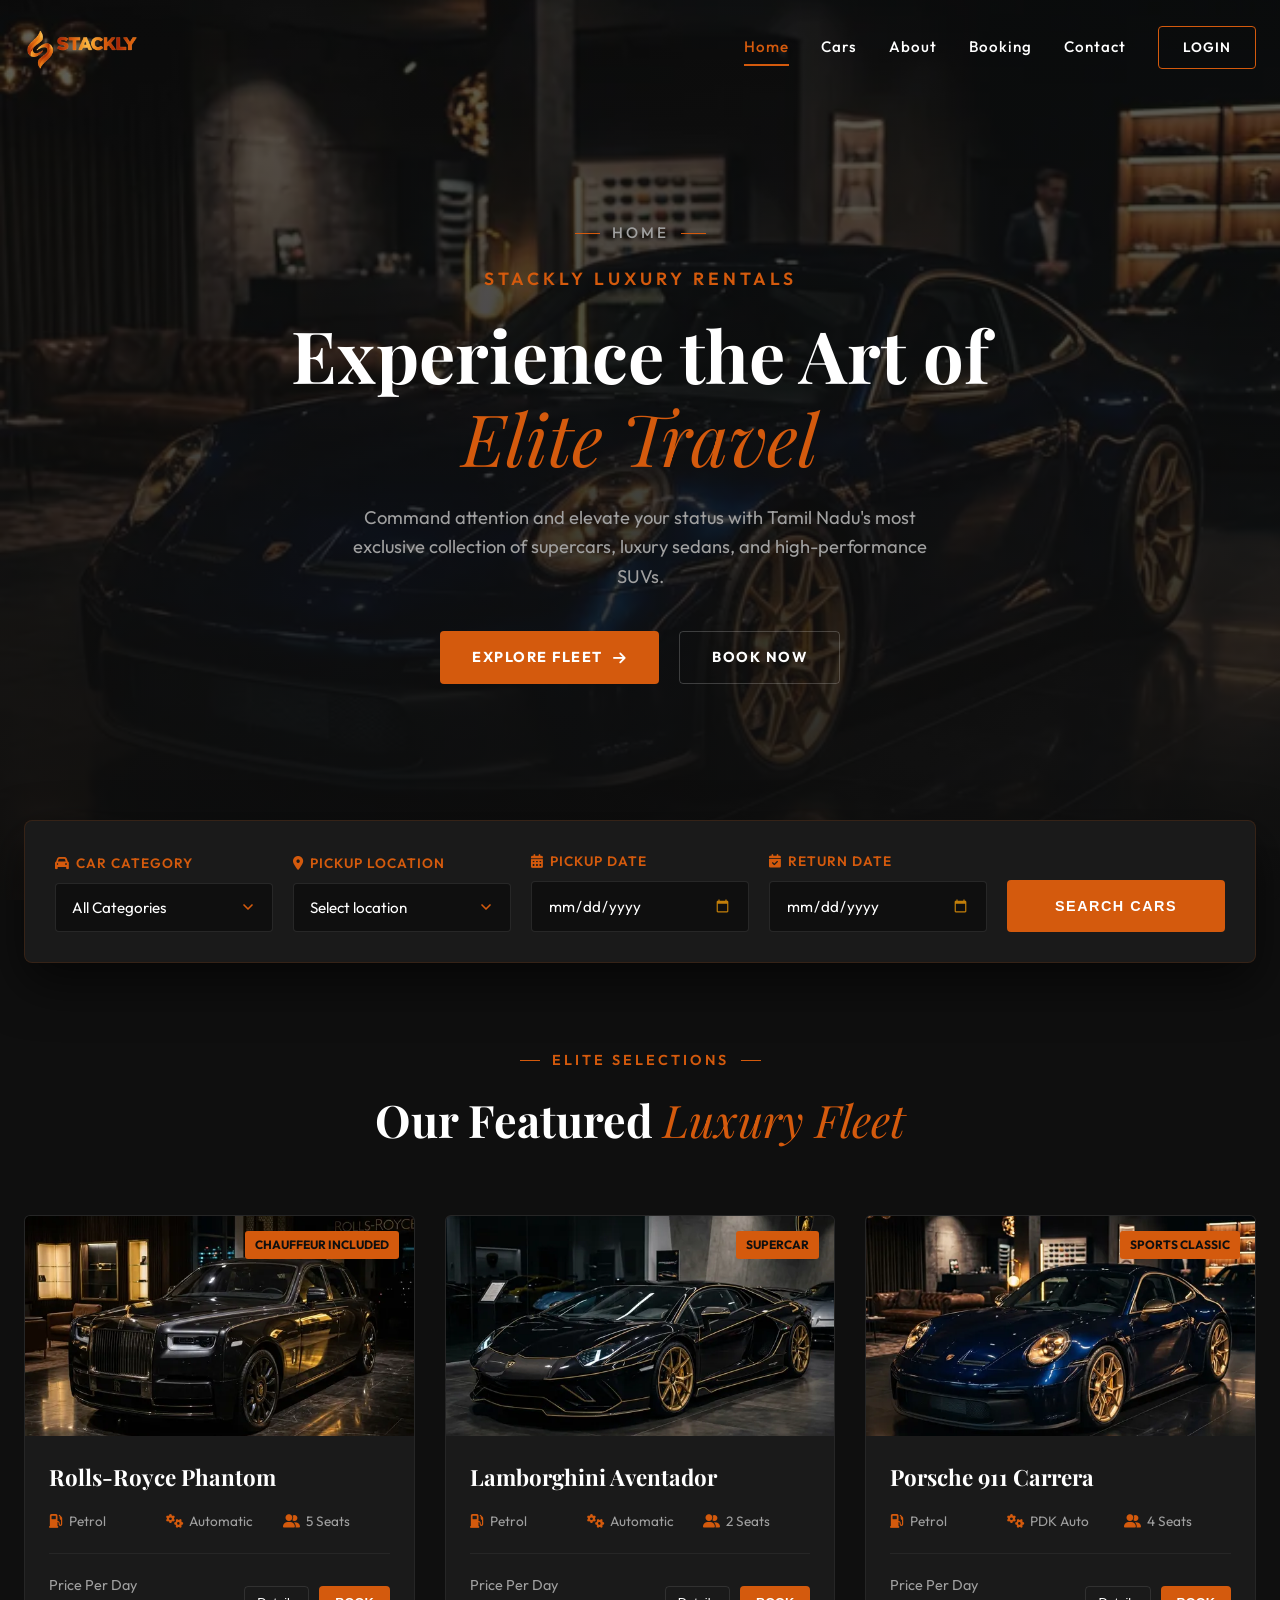
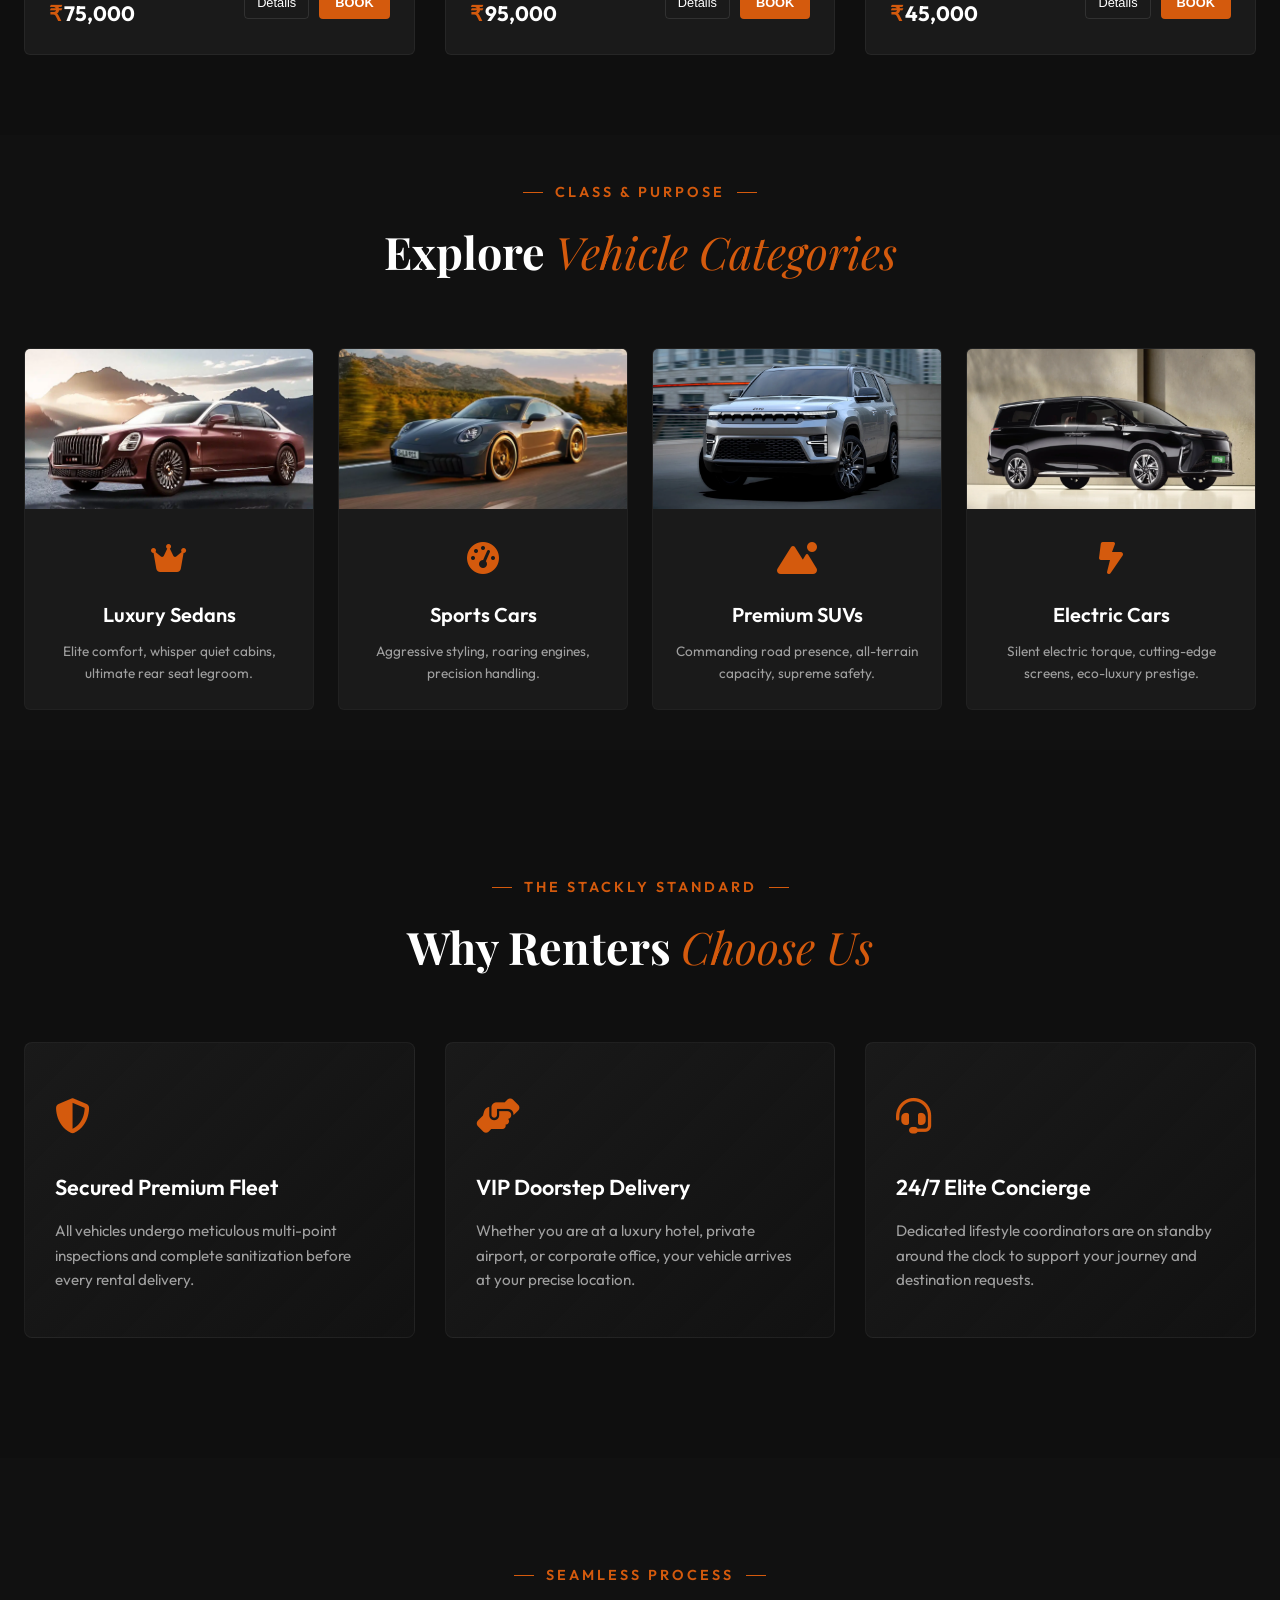
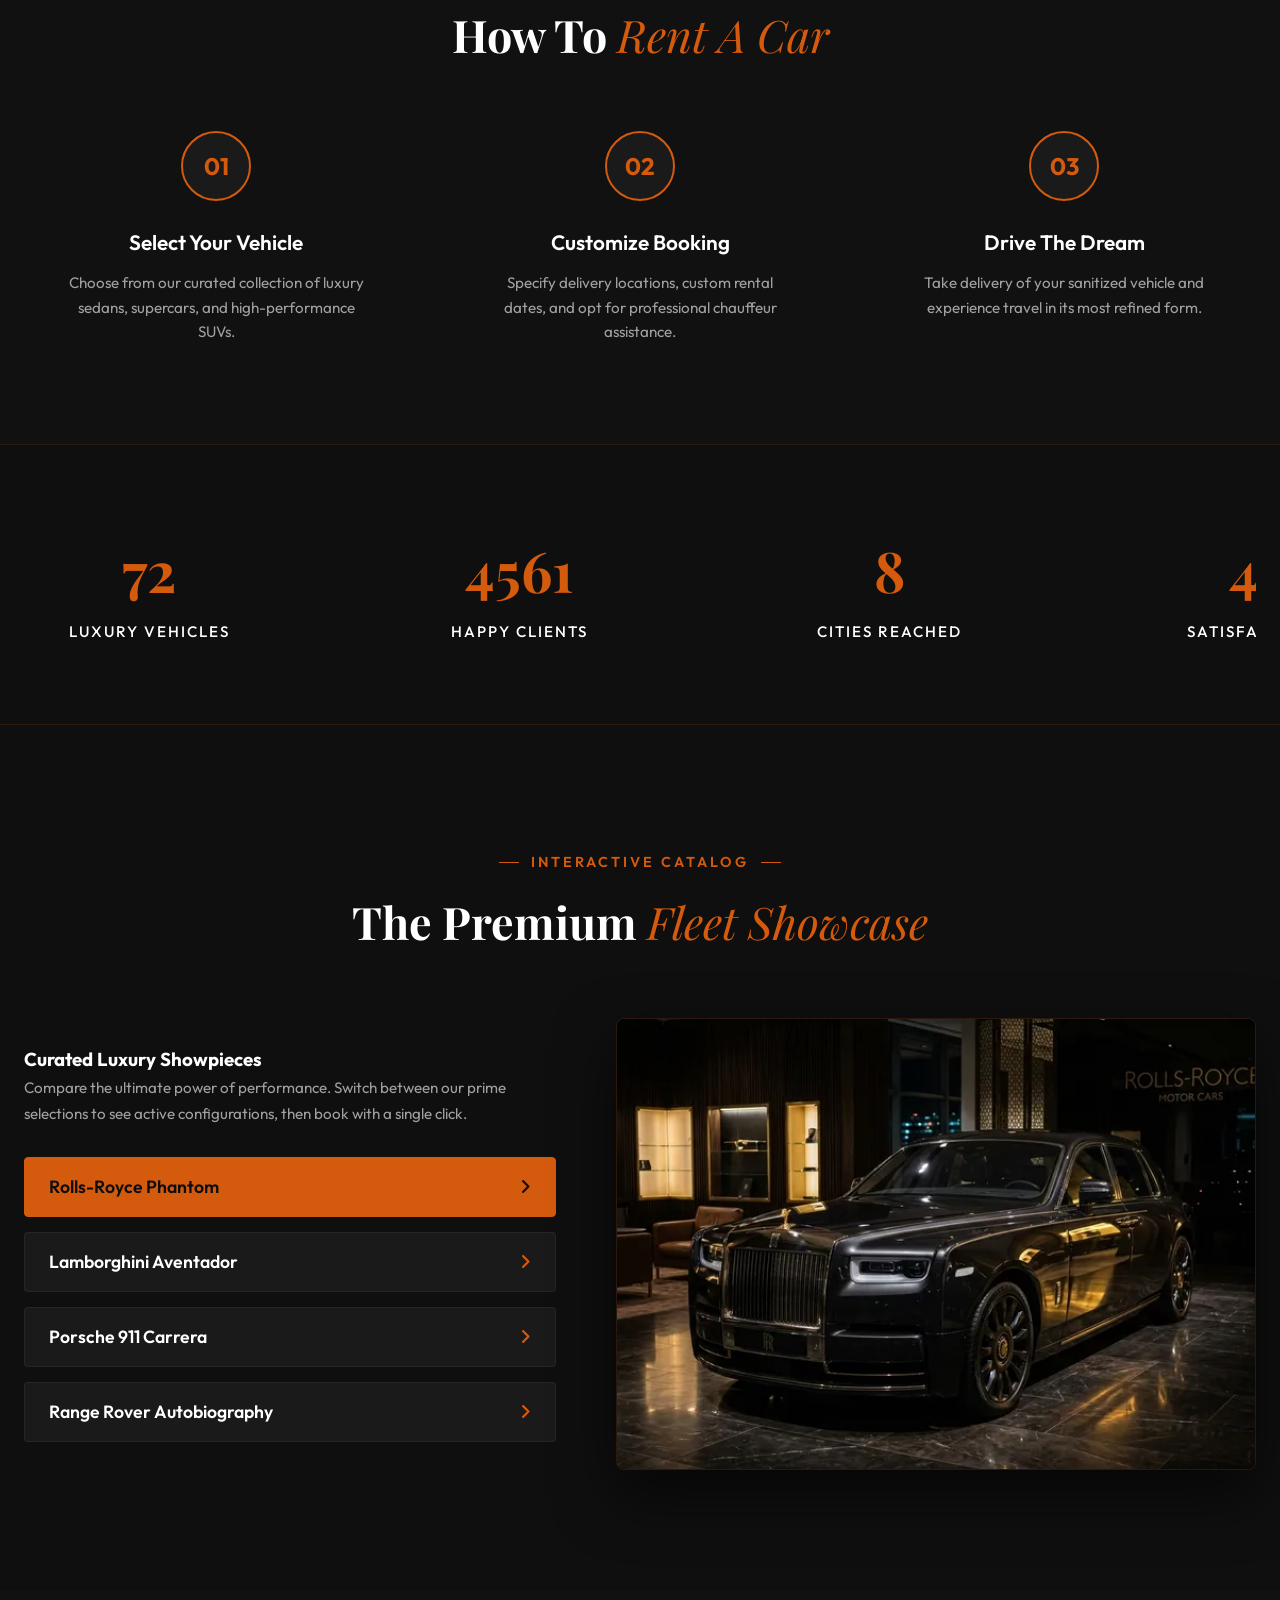
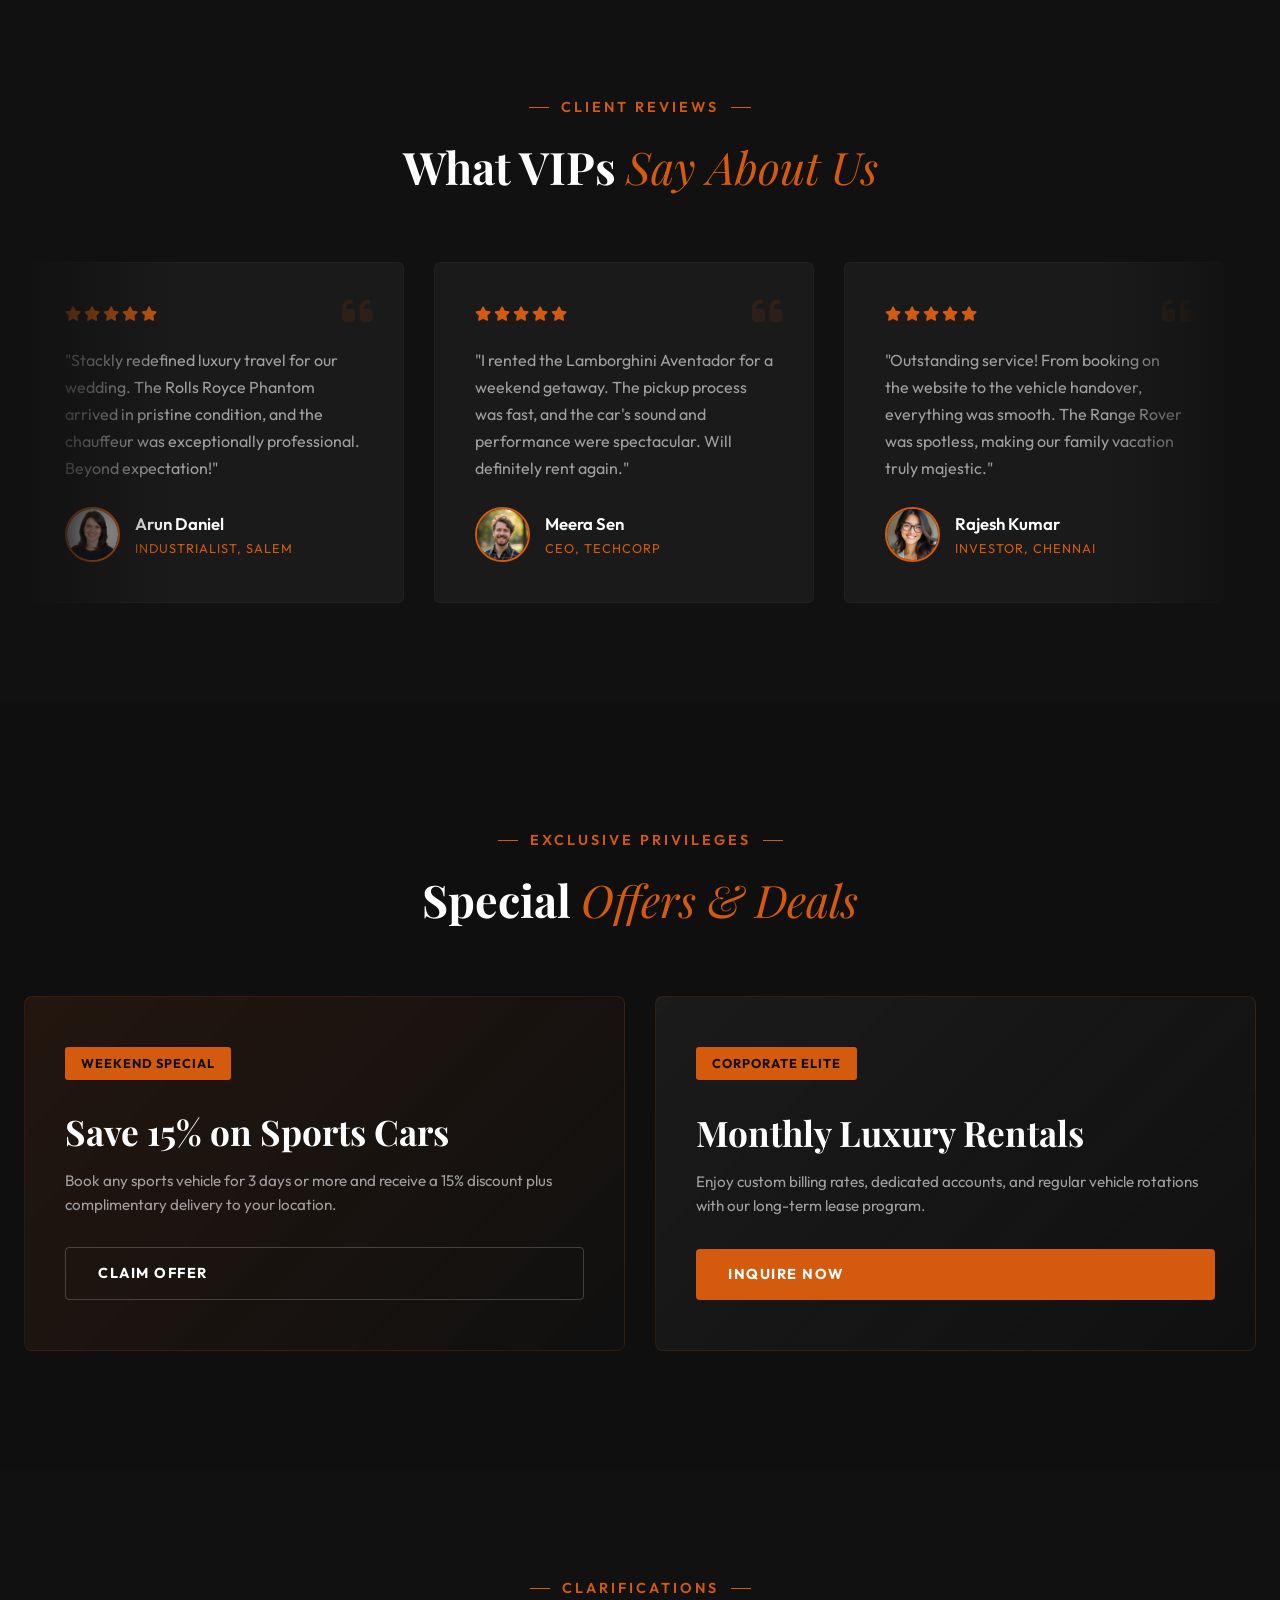
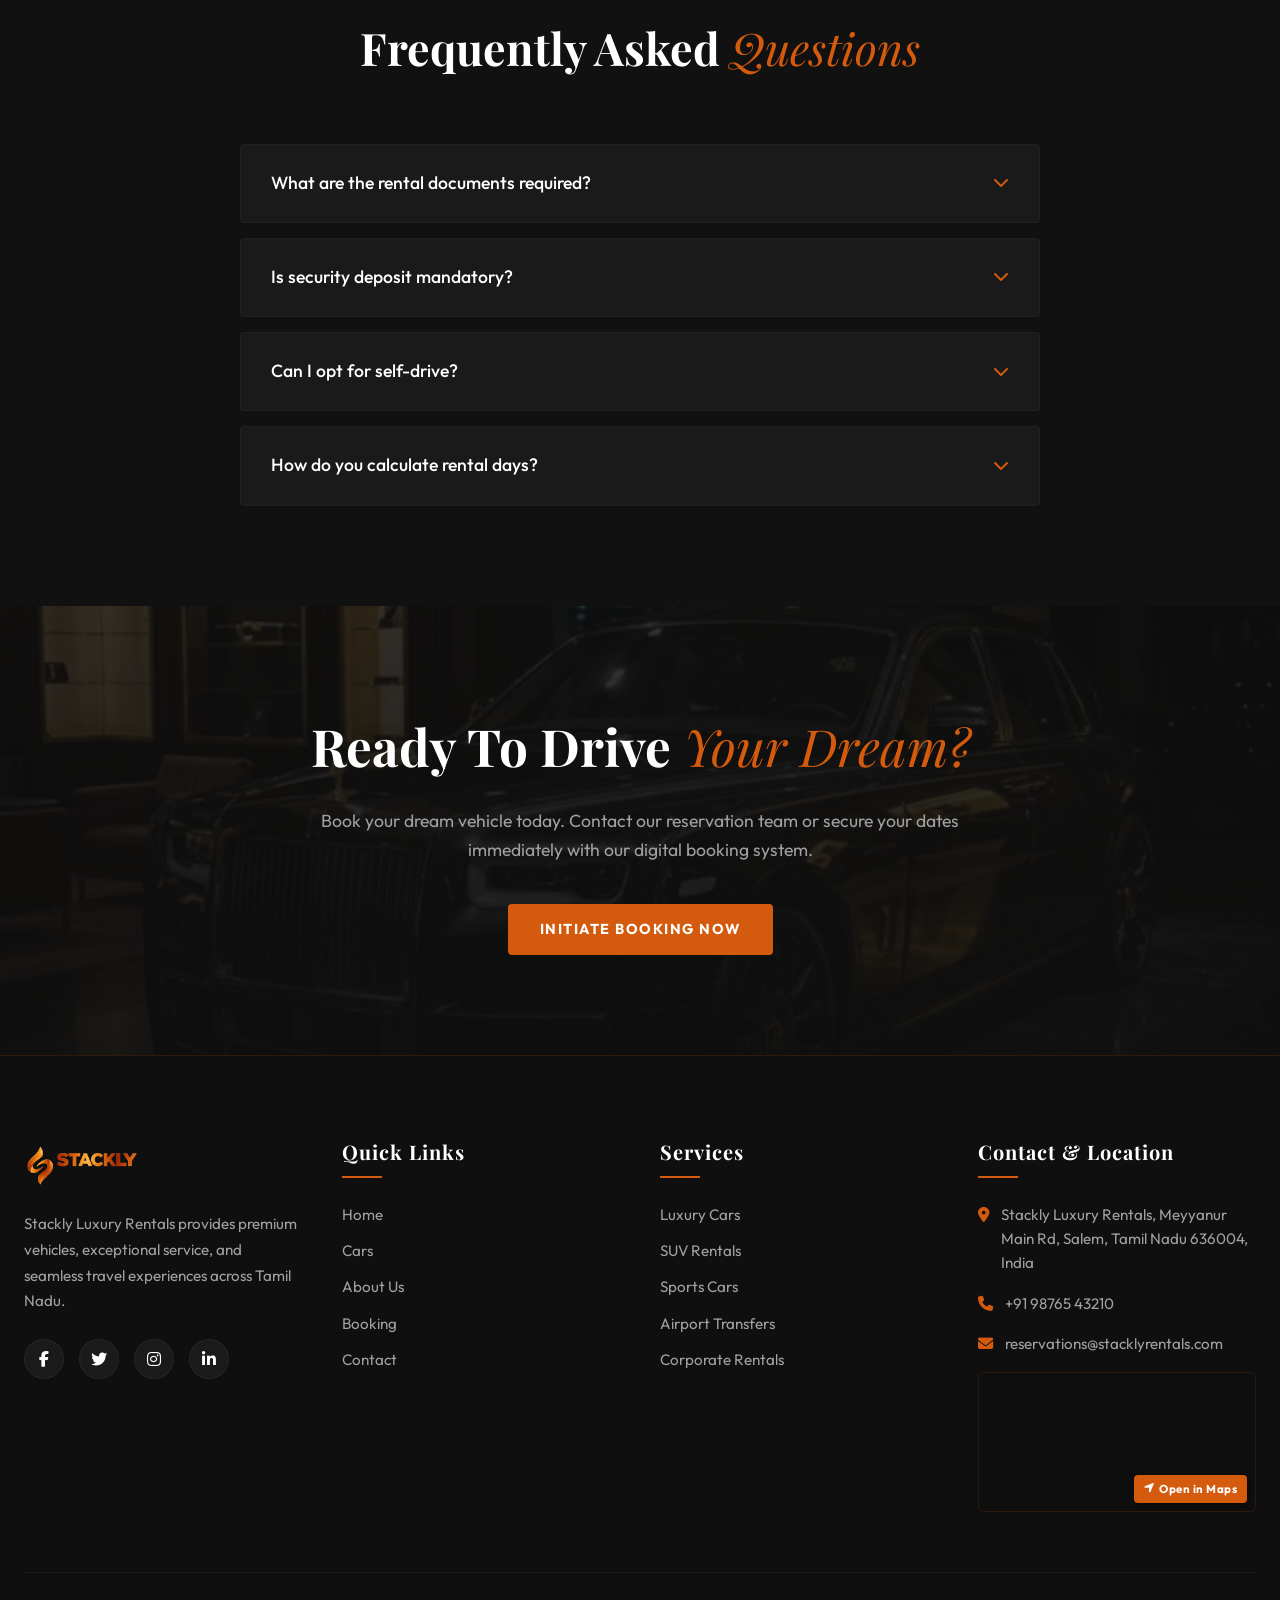
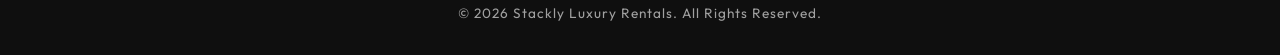
==== index.html @ c5e5b464 "Enhance UI and Cross-Browser Compatibility: Update styles for search and filter inputs, implement cu" ====
<!DOCTYPE html>
<html lang="en">
<head>
    <meta charset="UTF-8">
    <meta name="viewport" content="width=device-width, initial-scale=1.0">
    <meta name="description" content="Rent premium luxury vehicles across Tamil Nadu. Experience high-end travel with Stackly Luxury Rentals. VIP service, premium fleet.">
    <title>Stackly Luxury Rentals | Premium Car Rental Tamil Nadu</title>
    <!-- Google Fonts -->
    <link rel="preconnect" href="https://fonts.googleapis.com">
    <link rel="preconnect" href="https://fonts.gstatic.com" crossorigin>
    <link href="https://fonts.googleapis.com/css2?family=Outfit:wght@300;400;500;600;700;800&family=Playfair+Display:ital,wght@0,400;0,600;0,700;1,400&display=swap" rel="stylesheet">
    <!-- FontAwesome Icons -->
    <link rel="stylesheet" href="https://cdnjs.cloudflare.com/ajax/libs/font-awesome/6.4.0/css/all.min.css">
    <!-- AOS CSS -->
    <link rel="stylesheet" href="https://unpkg.com/aos@next/dist/aos.css" />
    <style>
        /* CSS RESET & VARIABLES */
        :root {
            color-scheme: dark;
            --bg-deep: #0F0F0F;
            --bg-primary: #111111;
            --bg-secondary: #1A1A1A;
            --accent: #d45a0d;
            --accent-hover: #b84c0a;
            --btn-bg: #d45a0d;
            --btn-bg-hover: #b84c0a;
            --text-main: #FFFFFF;
            --text-muted: #A0A0A0;
            --glass: rgba(26, 26, 26, 0.75);
            --glass-border: rgba(212, 90, 13, 0.15);
            --transition: all 0.4s cubic-bezier(0.16, 1, 0.3, 1);
            --font-display: 'Playfair Display', serif;
            --font-body: 'Outfit', sans-serif;
        }

        * {
            box-sizing: border-box;
            margin: 0;
            padding: 0;
            scroll-behavior: smooth;
        }

        html, body {
            overflow-x: hidden;
            width: 100%;
            margin: 0;
            padding: 0;
        }

        select {
            width: 100%;
            max-width: 100%;
            min-width: 0;
            box-sizing: border-box;
            overflow-x: hidden;
            overflow-y: auto;
            max-height: 200px;
        }

        body {
            background-color: var(--bg-deep);
            color: var(--text-main);
            font-family: var(--font-body);
            line-height: 1.6;
        }

        /* CUSTOM SCROLLBAR */
        ::-webkit-scrollbar {
            width: 8px;
        }
        ::-webkit-scrollbar-track {
            background: var(--bg-deep);
        }
        ::-webkit-scrollbar-thumb {
            background: var(--accent);
            border-radius: 4px;
        }
        ::-webkit-scrollbar-thumb:hover {
            background: var(--accent-hover);
        }

        /* CONTAINER */
        .container {
            width: 100%;
            max-width: 1300px;
            margin: 0 auto;
            padding: 0 24px;
        }

        /* PRELOADER */
        #preloader {
            position: fixed;
            top: 0;
            left: 0;
            width: 100%;
            height: 100%;
            background-color: var(--bg-deep);
            display: flex;
            justify-content: center;
            align-items: center;
            z-index: 99999;
            transition: transform 0.8s cubic-bezier(0.85, 0, 0.15, 1), visibility 0.8s ease;
        }
        #preloader.fade-out {
            transform: translateY(-100%);
            visibility: hidden;
        }
        .preloader-content {
            display: flex;
            flex-direction: column;
            align-items: center;
            justify-content: center;
            text-align: center;
            transition: transform 0.6s cubic-bezier(0.85, 0, 0.15, 1), opacity 0.5s ease;
        }
        #preloader.fade-out .preloader-content {
            transform: translateY(40px);
            opacity: 0;
        }
        .preloader-logo {
            width: 180px !important;
            height: auto;
            margin-bottom: 0 !important;
            animation: pulse-accent 2s infinite ease-in-out;
        }
        .preloader-brand {
            font-family: var(--font-display);
            font-size: 2.2rem;
            letter-spacing: 4px;
            color: var(--text-main);
            font-weight: 700;
        }
        .preloader-brand span {
            color: var(--accent);
        }
        .preloader-slogan {
            font-size: 0.95rem;
            color: var(--accent);
            letter-spacing: 6px;
            text-transform: uppercase;
            margin-top: 24px !important;
            margin-bottom: 0 !important;
            font-weight: 600;
            text-shadow: 0 0 10px rgba(212, 90, 13, 0.3);
        }
        .preloader-spinner {
            width: 44px;
            height: 44px;
            border: 2px solid rgba(212, 90, 13, 0.1);
            border-top: 2px solid var(--accent);
            border-radius: 50%;
            margin: 24px auto 0 !important;
            animation: spin 1s linear infinite;
            box-shadow: 0 0 15px rgba(212, 90, 13, 0.2);
        }

        @keyframes spin {
            0% { transform: rotate(0deg); }
            100% { transform: rotate(360deg); }
        }
        @keyframes pulse-accent {
            0% { transform: scale(0.95); filter: drop-shadow(0 0 0 rgba(212,90,13, 0.4)); }
            70% { transform: scale(1.05); filter: drop-shadow(0 0 15px rgba(212,90,13, 0.6)); }
            100% { transform: scale(0.95); filter: drop-shadow(0 0 0 rgba(212,90,13, 0)); }
        }

        /* HEADER & NAVIGATION */
        .navbar-header {
            position: fixed;
            top: 0;
            left: 0;
            width: 100%;
            z-index: 1000;
            transition: var(--transition);
            background: transparent;
            padding: 20px 0;
            border-bottom: 1px solid transparent;
        }
        .navbar-header.scrolled {
            background: var(--bg-deep);
            padding: 12px 0;
            border-bottom: 1px solid var(--glass-border);
            box-shadow: 0 10px 30px rgba(0,0,0,0.5);
        }
        .nav-container {
            display: flex;
            justify-content: space-between;
            align-items: center;
            max-width: 1300px;
            margin: 0 auto;
            padding: 0 24px;
        }
        .logo-container {
            display: flex;
            align-items: center;
            text-decoration: none;
            gap: 12px;
            transition: var(--transition);
        }
        .logo-img {
            height: 55px;
            width: auto;
            object-fit: contain;
            transition: var(--transition);
        }
        .logo-text {
            font-family: var(--font-display);
            font-size: 1.6rem;
            font-weight: 700;
            color: var(--text-main);
            letter-spacing: 2px;
            transition: var(--transition);
        }
        .logo-text span {
            color: var(--accent);
        }
        .logo-container:hover .logo-text {
            color: var(--accent);
            text-shadow: 0 0 10px rgba(212,90,13,0.3);
        }
        .logo-container:hover .logo-img {
            transform: scale(1.05);
        }

        .nav-menu {
            display: flex;
            align-items: center;
            gap: 32px;
        }
        .nav-link {
            text-decoration: none;
            color: var(--text-main);
            font-size: 0.95rem;
            font-weight: 500;
            letter-spacing: 1px;
            transition: var(--transition);
            position: relative;
            padding: 6px 0;
        }
        .nav-link::after {
            content: '';
            position: absolute;
            bottom: 0;
            left: 0;
            width: 0;
            height: 2px;
            background-color: var(--accent);
            transition: var(--transition);
        }
        .nav-link:hover {
            color: var(--accent);
        }
        .nav-link:hover::after {
            width: 100%;
        }
        .nav-link.active {
            color: var(--accent);
        }
        .nav-link.active::after {
            width: 100%;
        }

        .nav-btn-login {
            background-color: transparent;
            color: var(--text-main);
            border: 1px solid var(--accent);
            padding: 10px 24px;
            border-radius: 4px;
            font-weight: 600;
            text-transform: uppercase;
            font-size: 0.85rem;
            letter-spacing: 1px;
            transition: var(--transition);
        }
        .nav-btn-login:hover {
            background-color: var(--btn-bg);
            color: var(--text-main);
            box-shadow: 0 0 15px rgba(212,90,13,0.4);
            transform: translateY(-2px);
        }

        /* HAMBURGER BTN */
        .hamburger-btn {
            display: none;
            background: transparent;
            border: none;
            cursor: pointer;
            flex-direction: column;
            gap: 6px;
            z-index: 1100;
        }
        .hamburger-btn .bar {
            width: 28px;
            height: 2px;
            background-color: var(--text-main);
            transition: var(--transition);
        }
        .hamburger-btn.active .bar:nth-child(1) {
            transform: translateY(8px) rotate(45deg);
        }
        .hamburger-btn.active .bar:nth-child(2) {
            opacity: 0;
        }
        .hamburger-btn.active .bar:nth-child(3) {
            transform: translateY(-8px) rotate(-45deg);
        }

        /* MOBILE SIDEBAR */
        .mobile-sidebar-overlay {
            position: fixed;
            top: 0;
            left: 0;
            width: 100%;
            height: 100%;
            background-color: rgba(0,0,0,0.8);
            z-index: 1050;
            opacity: 0;
            visibility: hidden;
            transition: var(--transition);
            backdrop-filter: blur(5px);
        }
        .mobile-sidebar-overlay.active {
            opacity: 1;
            visibility: visible;
        }
        .mobile-sidebar {
            position: fixed;
            top: 0;
            right: 0;
            width: 100%;
            max-width: 100%;
            height: 100%;
            background-color: var(--bg-deep);
            border-left: 1px solid var(--glass-border);
            z-index: 1060;
            padding: 40px 30px;
            display: flex;
            flex-direction: column;
            gap: 40px;
            transform: translateX(100%);
            visibility: hidden;
            transition: transform 0.4s cubic-bezier(0.16, 1, 0.3, 1), visibility 0.4s;
        }
        .mobile-sidebar.active {
            transform: translateX(0);
            visibility: visible;
        }
        .sidebar-header {
            display: flex;
            justify-content: space-between;
            align-items: center;
        }
        .close-sidebar-btn {
            background: transparent;
            border: none;
            color: var(--text-main);
            font-size: 2.2rem;
            cursor: pointer;
            transition: var(--transition);
        }
        .close-sidebar-btn:hover {
            color: var(--accent);
        }
        .sidebar-menu {
            display: flex;
            flex-direction: column;
            gap: 24px;
        }
        .sidebar-link {
            text-decoration: none;
            color: var(--text-main);
            font-size: 1.2rem;
            font-weight: 500;
            letter-spacing: 1px;
            transition: var(--transition);
            padding-bottom: 8px;
            border-bottom: 1px solid rgba(255,255,255,0.05);
        }
        .sidebar-link:hover, .sidebar-link.active {
            color: var(--accent);
            border-bottom: 1px solid var(--accent);
            padding-left: 8px;
        }
        .sidebar-btn-login, .sidebar-btn-login.active {
            margin-top: 20px;
            background-color: var(--btn-bg);
            color: var(--text-main) !important;
            text-align: center;
            border-radius: 4px;
            font-weight: 700;
            padding: 14px !important;
            text-transform: uppercase;
            border-bottom: none !important;
        }
        .sidebar-btn-login:hover, .sidebar-btn-login.active:hover {
            background-color: var(--btn-bg-hover);
            color: var(--text-main) !important;
            border-bottom: none !important;
            padding-left: 14px !important;
        }

        /* BUTTONS */
        .btn-accent {
            background-color: var(--btn-bg);
            color: var(--text-main);
            border: none;
            padding: 14px 32px;
            border-radius: 4px;
            font-weight: 700;
            text-transform: uppercase;
            letter-spacing: 1.5px;
            font-size: 0.9rem;
            cursor: pointer;
            transition: var(--transition);
            display: inline-flex;
            align-items: center;
            gap: 10px;
            text-decoration: none;
        }
        .btn-accent:hover {
            background-color: var(--btn-bg-hover);
            box-shadow: 0 0 20px rgba(212,90,13,0.5);
            transform: translateY(-3px);
        }
        .btn-accent:active {
            transform: translateY(-1px);
        }
        .btn-outline {
            background-color: transparent;
            color: var(--text-main);
            border: 1px solid rgba(255,255,255,0.2);
            padding: 14px 32px;
            border-radius: 4px;
            font-weight: 700;
            text-transform: uppercase;
            letter-spacing: 1.5px;
            font-size: 0.9rem;
            cursor: pointer;
            transition: var(--transition);
            display: inline-flex;
            align-items: center;
            gap: 10px;
            text-decoration: none;
        }
        .btn-outline:hover {
            border-color: var(--accent);
            color: var(--accent);
            transform: translateY(-3px);
        }

        /* SECTION HEADINGS */
        .section-header {
            text-align: center;
            margin-bottom: 60px;
        }
        .section-tag {
            color: var(--accent);
            font-size: 0.9rem;
            font-weight: 600;
            letter-spacing: 3px;
            text-transform: uppercase;
            margin-bottom: 12px;
            display: inline-flex;
            align-items: center;
            justify-content: center;
            gap: 12px;
            width: 100%;
        }
        .section-tag::before,
        .section-tag::after {
            content: '';
            display: inline-block;
            width: 20px;
            height: 1px;
            background-color: var(--accent);
        }
        .banner-breadcrumbs {
            font-size: 0.95rem;
            color: var(--text-muted);
            letter-spacing: 3px;
            text-transform: uppercase;
            display: inline-flex;
            align-items: center;
            justify-content: center;
            gap: 12px;
            font-weight: 500;
        }
        .banner-breadcrumbs::before,
        .banner-breadcrumbs::after {
            content: '';
            display: inline-block;
            width: 25px;
            height: 1px;
            background-color: var(--accent);
        }
        .section-title {
            font-family: var(--font-display);
            font-size: 2.8rem;
            color: var(--text-main);
            font-weight: 700;
        }
        .section-title span {
            font-style: italic;
            font-weight: 400;
            color: var(--accent);
        }

        /* 1. HERO SECTION */
        .hero-section {
            height: 100vh;
            min-height: 700px;
            position: relative;
            display: flex;
            align-items: center;
            overflow: hidden;
            background-color: var(--bg-deep);
        }
        .hero-slides {
            position: absolute;
            top: 0;
            left: 0;
            width: 100%;
            height: 100%;
            z-index: 1;
        }
        .hero-slide {
            position: absolute;
            top: 0;
            left: 0;
            width: 100%;
            height: 100%;
            background-size: cover;
            background-position: center center;
            background-repeat: no-repeat;
            opacity: 0;
            transition: opacity 1.8s ease-in-out;
        }
        .hero-slide.active {
            opacity: 1;
        }
        .hero-content {
            position: relative;
            z-index: 10;
            max-width: 800px;
            margin: 0 auto;
            text-align: center;
        }
        .hero-subtitle {
            font-size: 1.1rem;
            font-weight: 600;
            color: var(--accent);
            text-transform: uppercase;
            letter-spacing: 4px;
            margin-bottom: 20px;
        }
        .hero-title {
            font-family: var(--font-display);
            font-size: 4.5rem;
            line-height: 1.15;
            margin-bottom: 24px;
            font-weight: 700;
        }
        .hero-title span {
            color: var(--accent);
            font-style: italic;
            font-weight: 400;
        }
        .hero-description {
            font-size: 1.15rem;
            color: var(--text-muted);
            margin: 0 auto 40px auto;
            max-width: 600px;
        }
        .hero-actions {
            display: flex;
            gap: 20px;
            justify-content: center;
        }

        /* 2. QUICK BOOKING SEARCH FORM */
        .booking-search-container {
            margin-top: -80px;
            position: relative;
            z-index: 30;
        }
        .booking-search-card {
            background: var(--bg-secondary);
            border: 1px solid var(--glass-border);
            border-radius: 8px;
            padding: 30px;
            box-shadow: 0 20px 50px rgba(0,0,0,0.6);
            backdrop-filter: blur(12px);
            overflow: hidden;
        }
        .booking-search-grid {
            display: grid;
            grid-template-columns: repeat(5, 1fr);
            gap: 20px;
            align-items: flex-end;
        }
        .search-group {
            display: flex;
            flex-direction: column;
            gap: 8px;
            position: relative;
            min-width: 0;
            overflow: hidden;
        }
        .search-label {
            font-size: 0.85rem;
            color: var(--accent);
            font-weight: 600;
            text-transform: uppercase;
            letter-spacing: 1px;
            display: flex;
            align-items: center;
            gap: 6px;
        }
        .search-input {
            background: var(--bg-deep);
            border: 1px solid rgba(255,255,255,0.1);
            color: var(--text-main);
            padding: 14px 16px;
            border-radius: 4px;
            font-family: var(--font-body);
            font-size: 0.95rem;
            outline: none;
            transition: var(--transition);
            width: 100%;
            max-width: 100%;
            min-width: 0;
            box-sizing: border-box;
        }
        .search-input:focus {
            border-color: var(--accent);
            box-shadow: 0 0 0 3px rgba(212, 90, 13, 0.25);
        }
        .btn-search {
            width: 100%;
            height: 52px;
            display: flex;
            justify-content: center;
            align-items: center;
        }
        select.search-input {
            appearance: none;
            -webkit-appearance: none;
            -moz-appearance: none;
            background-image: url("data:image/svg+xml;charset=UTF-8,%3Csvg xmlns='http://www.w3.org/2000/svg' viewBox='0 0 24 24' fill='none' stroke='%23d45a0d' stroke-width='2.5' stroke-linecap='round' stroke-linejoin='round'%3E%3Cpolyline points='6 9 12 15 18 9'%3E%3C/polyline%3E%3C/svg%3E");
            background-repeat: no-repeat;
            background-position: right 16px center;
            background-size: 16px;
            padding-right: 40px;
            text-overflow: ellipsis;
            overflow: hidden;
            white-space: nowrap;
            width: 100%;
            max-width: 100%;
            min-width: 0;
            box-sizing: border-box;
        }
        select.search-input option {
            background-color: var(--bg-secondary);
            color: var(--text-main);
            font-family: var(--font-body);
            padding: 12px;
        }
        /* Custom date picker styles for Webkit/Blink (Edge, Chrome, Safari) */
        input[type="date"].search-input::-webkit-calendar-picker-indicator {
            filter: invert(37%) sepia(74%) saturate(2222%) hue-rotate(3deg) brightness(95%) contrast(93%); /* matches #d45a0d */
            cursor: pointer;
            opacity: 0.85;
            transition: var(--transition);
        }
        input[type="date"].search-input::-webkit-calendar-picker-indicator:hover {
            opacity: 1;
            transform: scale(1.08);
        }
        input[type="date"].search-input::-webkit-datetime-edit {
            font-family: var(--font-body);
        }
        /* Autofill overrides for dark theme */
        .search-input:-webkit-autofill,
        .search-input:-webkit-autofill:hover, 
        .search-input:-webkit-autofill:focus {
            -webkit-text-fill-color: var(--text-main) !important;
            -webkit-box-shadow: 0 0 0px 1000px var(--bg-deep) inset !important;
            transition: background-color 5000s ease-in-out 0s;
        }

        /* 3. FEATURED LUXURY CARS */
        .featured-section {
            padding: 80px 0;
            background-color: var(--bg-deep);
        }
        .car-grid {
            display: grid;
            grid-template-columns: repeat(3, 1fr);
            gap: 30px;
        }
        .car-card {
            background-color: var(--bg-secondary);
            border: 1px solid rgba(255,255,255,0.05);
            border-radius: 6px;
            overflow: hidden;
            transition: var(--transition);
            position: relative;
        }
        .car-card:hover {
            transform: translateY(-10px);
            border-color: var(--accent);
            box-shadow: 0 15px 40px rgba(0,0,0,0.5);
        }
        .car-image-wrapper {
            position: relative;
            height: 220px;
            overflow: hidden;
        }
        .car-image {
            width: 100%;
            height: 100%;
            object-fit: cover;
            transition: var(--transition);
        }
        .car-card:hover .car-image {
            transform: scale(1.08);
        }
        .car-badge {
            position: absolute;
            top: 15px;
            right: 15px;
            background-color: var(--accent);
            color: var(--bg-deep);
            font-size: 0.75rem;
            font-weight: 700;
            padding: 4px 10px;
            border-radius: 3px;
            text-transform: uppercase;
        }
        .car-details {
            padding: 24px;
        }
        .car-title {
            font-family: var(--font-display);
            font-size: 1.4rem;
            margin-bottom: 15px;
            color: var(--text-main);
        }
        .car-specs {
            display: grid;
            grid-template-columns: repeat(3, 1fr);
            gap: 10px;
            padding-bottom: 20px;
            margin-bottom: 20px;
            border-bottom: 1px solid rgba(255,255,255,0.05);
        }
        .spec-item {
            font-size: 0.85rem;
            color: var(--text-muted);
            display: flex;
            align-items: center;
            gap: 6px;
        }
        .spec-item i {
            color: var(--accent);
        }
        .car-pricing-action {
            display: flex;
            justify-content: space-between;
            align-items: center;
        }
        .car-price {
            font-size: 0.9rem;
            color: var(--text-muted);
        }
        .car-price span {
            font-size: 1.3rem;
            color: var(--text-main);
            font-weight: 700;
            display: block;
        }
        .car-price span::before {
            content: '₹';
            color: var(--accent);
            margin-right: 2px;
        }
        .car-actions-btn {
            display: flex;
            gap: 10px;
        }
        .btn-card-view {
            background: transparent;
            border: 1px solid rgba(255,255,255,0.1);
            color: var(--text-main);
            padding: 8px 12px;
            border-radius: 4px;
            font-size: 0.8rem;
            cursor: pointer;
            transition: var(--transition);
        }
        .btn-card-view:hover {
            border-color: var(--accent);
            color: var(--accent);
        }
        .btn-card-book {
            background-color: var(--btn-bg);
            color: var(--text-main);
            border: none;
            padding: 8px 16px;
            border-radius: 4px;
            font-size: 0.8rem;
            font-weight: 700;
            cursor: pointer;
            transition: var(--transition);
            text-transform: uppercase;
        }
        .btn-card-book:hover {
            background-color: var(--btn-bg-hover);
        }

        /* 4. VEHICLE CATEGORIES */
        .categories-section {
            padding: 40px 0;
            background-color: var(--bg-primary);
        }
        .category-grid {
            display: grid;
            grid-template-columns: repeat(4, 1fr);
            gap: 24px;
        }
        .category-card {
            background-color: var(--bg-secondary);
            border: 1px solid rgba(255,255,255,0.03);
            border-radius: 6px;
            transition: var(--transition);
            cursor: pointer;
            position: relative;
            overflow: hidden;
            display: flex;
            flex-direction: column;
        }
        .category-card::before {
            content: '';
            position: absolute;
            top: 0;
            left: 0;
            width: 100%;
            height: 3px;
            background-color: var(--accent);
            transform: scaleX(0);
            transition: var(--transition);
            z-index: 20;
        }
        .category-card:hover::before {
            transform: scaleX(1);
        }
        .category-card:hover {
            transform: translateY(-5px);
            border-color: var(--glass-border);
            box-shadow: 0 10px 30px rgba(0,0,0,0.4);
        }
        .category-image-wrapper {
            position: relative;
            height: 160px;
            overflow: hidden;
        }
        .category-image {
            width: 100%;
            height: 100%;
            object-fit: cover;
            transition: var(--transition);
        }
        .category-card:hover .category-image {
            transform: scale(1.05);
        }
        .category-info {
            padding: 24px 20px;
            text-align: center;
            display: flex;
            flex-direction: column;
            align-items: center;
            flex-grow: 1;
        }
        .category-icon-box {
            font-size: 2rem;
            color: var(--accent);
            margin-bottom: 15px;
            transition: var(--transition);
        }
        .category-card:hover .category-icon-box {
            transform: scale(1.1);
        }
        .category-name {
            font-size: 1.25rem;
            font-weight: 600;
            margin-bottom: 10px;
        }
        .category-desc {
            font-size: 0.85rem;
            color: var(--text-muted);
        }

        /* 5. WHY CHOOSE US */
        .why-choose-section {
            padding: 120px 0;
            background-color: var(--bg-deep);
        }
        .why-grid {
            display: grid;
            grid-template-columns: repeat(3, 1fr);
            gap: 30px;
        }
        .why-card {
            background: linear-gradient(135deg, var(--bg-secondary) 0%, rgba(26,26,26,0.3) 100%);
            border: 1px solid rgba(255,255,255,0.05);
            padding: 45px 30px;
            border-radius: 8px;
            transition: var(--transition);
        }
        .why-card:hover {
            border-color: var(--accent);
            transform: translateY(-5px);
        }
        .why-icon {
            font-size: 2.2rem;
            color: var(--accent);
            margin-bottom: 25px;
        }
        .why-title {
            font-size: 1.35rem;
            font-weight: 600;
            margin-bottom: 15px;
        }
        .why-desc {
            color: var(--text-muted);
            font-size: 0.95rem;
        }

        /* 6. HOW IT WORKS */
        .how-works-section {
            padding: 100px 0;
            background-color: var(--bg-primary);
        }
        .how-grid {
            display: grid;
            grid-template-columns: repeat(3, 1fr);
            gap: 40px;
            position: relative;
        }
        .how-item {
            text-align: center;
            position: relative;
        }
        .how-step {
            width: 70px;
            height: 70px;
            background-color: var(--bg-secondary);
            border: 2px solid var(--accent);
            border-radius: 50%;
            display: flex;
            justify-content: center;
            align-items: center;
            font-size: 1.5rem;
            font-weight: 700;
            color: var(--accent);
            margin: 0 auto 25px;
            transition: var(--transition);
        }
        .how-item:hover .how-step {
            background-color: var(--accent);
            color: var(--text-main);
            box-shadow: 0 0 20px rgba(212,90,13,0.4);
        }
        .how-title {
            font-size: 1.3rem;
            font-weight: 600;
            margin-bottom: 12px;
        }
        .how-desc {
            color: var(--text-muted);
            font-size: 0.95rem;
            max-width: 300px;
            margin: 0 auto;
        }

        /* 7. STATISTICS COUNTER */
        .stats-section {
            padding: 80px 0;
            background: linear-gradient(rgba(15,15,15,0.85), rgba(15,15,15,0.85)), url('assets/lamborghini.webp') no-repeat center center/cover;
            background-attachment: fixed;
            border-top: 1px solid var(--glass-border);
            border-bottom: 1px solid var(--glass-border);
        }
        .stats-slider-wrapper {
            width: 100%;
            overflow: hidden;
            position: relative;
        }
        .stats-slides {
            display: flex;
            gap: 120px;
            width: max-content;
            animation: stats-marquee 25s linear infinite;
        }
        .stats-slides:hover {
            animation-play-state: paused;
        }
        .stat-item {
            text-align: center;
            flex-shrink: 0;
            width: 250px;
        }
        .stat-number {
            font-family: var(--font-display);
            font-size: 3.5rem;
            color: var(--accent);
            font-weight: 700;
            margin-bottom: 5px;
        }
        .stat-label {
            font-size: 0.95rem;
            color: var(--text-main);
            text-transform: uppercase;
            letter-spacing: 2px;
            font-weight: 500;
        }
        @keyframes stats-marquee {
            0% {
                transform: translateX(0);
            }
            100% {
                transform: translateX(-50%);
            }
        }

        /* 8. PREMIUM FLEET SHOWCASE */
        .fleet-showcase-section {
            padding: 120px 0;
            background-color: var(--bg-deep);
        }
        .showcase-container {
            display: flex;
            align-items: center;
            gap: 60px;
        }
        .showcase-info {
            flex: 1;
        }
        .showcase-image-box {
            flex: 1.2;
            position: relative;
            border: 1px solid var(--glass-border);
            border-radius: 8px;
            overflow: hidden;
            box-shadow: 0 25px 60px rgba(0,0,0,0.6);
        }
        .showcase-img {
            width: 100%;
            display: block;
            object-fit: cover;
            max-height: 450px;
        }
        .showcase-tabs {
            display: flex;
            flex-direction: column;
            gap: 15px;
            margin-top: 30px;
        }
        .showcase-tab {
            background-color: var(--bg-secondary);
            border: 1px solid rgba(255,255,255,0.05);
            padding: 15px 24px;
            border-radius: 4px;
            cursor: pointer;
            display: flex;
            justify-content: space-between;
            align-items: center;
            transition: var(--transition);
        }
        .showcase-tab:hover {
            border-color: var(--accent);
        }
        .showcase-tab.active {
            background-color: var(--accent);
            color: var(--bg-deep);
            border-color: var(--accent);
        }
        .showcase-tab.active .tab-icon {
            color: var(--bg-deep);
        }
        .tab-car-name {
            font-weight: 600;
            font-size: 1.1rem;
        }
        .tab-icon {
            color: var(--accent);
            font-size: 1.1rem;
        }

        /* 9. CUSTOMER TESTIMONIALS */
        .testimonials-section {
            padding: 100px 0;
            background-color: var(--bg-primary);
        }
        .testimonials-slider-container {
            position: relative;
            max-width: 100%;
            margin: 0 auto;
            overflow: hidden;
        }
        .testimonials-slider-wrapper {
            width: 100%;
            overflow: hidden;
            position: relative;
        }
        .testimonials-slider-wrapper::before,
        .testimonials-slider-wrapper::after {
            content: '';
            position: absolute;
            top: 0;
            width: 150px;
            height: 100%;
            z-index: 5;
            pointer-events: none;
        }
        .testimonials-slider-wrapper::before {
            left: 0;
            background: linear-gradient(to right, var(--bg-primary) 0%, rgba(17, 17, 17, 0) 100%);
        }
        .testimonials-slider-wrapper::after {
            right: 0;
            background: linear-gradient(to left, var(--bg-primary) 0%, rgba(17, 17, 17, 0) 100%);
        }
        .testimonials-slides {
            display: flex;
            gap: 30px;
            width: max-content;
            animation: marquee 35s linear infinite;
        }
        .testimonials-slides:hover {
            animation-play-state: paused;
        }
        .testimonial-slide-item {
            width: 380px;
            box-sizing: border-box;
            flex-shrink: 0;
        }
        @keyframes marquee {
            0% {
                transform: translateX(0);
            }
            100% {
                transform: translateX(calc(-55%)); /* translates slightly past half to loop seamlessly with gap */
            }
        }
        @media (max-width: 768px) {
            .testimonial-slide-item {
                width: 300px;
            }
            .testimonials-slider-wrapper::before,
            .testimonials-slider-wrapper::after {
                width: 50px;
            }
        }
        .testimonial-card {
            background-color: var(--bg-secondary);
            border: 1px solid rgba(255,255,255,0.03);
            padding: 40px;
            border-radius: 6px;
            position: relative;
            height: 100%;
            display: flex;
            flex-direction: column;
            justify-content: space-between;
        }
        .quote-icon {
            position: absolute;
            top: 30px;
            right: 30px;
            font-size: 2.2rem;
            color: rgba(212, 90, 13, 0.1);
        }
        .testimonial-stars {
            color: var(--accent);
            margin-bottom: 20px;
            font-size: 0.9rem;
        }
        .testimonial-text {
            color: var(--text-muted);
            font-size: 1rem;
            margin-bottom: 25px;
            line-height: 1.7;
            flex-grow: 1;
        }
        .testimonial-author {
            display: flex;
            align-items: center;
            gap: 15px;
            margin-top: auto;
        }
        .author-avatar {
            width: 55px;
            height: 55px;
            border-radius: 50%;
            overflow: hidden;
            border: 2px solid var(--accent);
            display: flex;
            justify-content: center;
            align-items: center;
            flex-shrink: 0;
        }
        .author-avatar img {
            width: 100%;
            height: 100%;
            object-fit: cover;
        }
        .author-info h4 {
            font-size: 1.05rem;
            font-weight: 600;
            color: var(--text-main);
        }
        .author-info p {
            color: var(--accent);
            font-size: 0.8rem;
            text-transform: uppercase;
            letter-spacing: 1px;
        }

        /* 10. SPECIAL OFFERS & DISCOUNTS */
        .offers-section {
            padding: 120px 0;
            background-color: var(--bg-deep);
        }
        .offers-container {
            display: grid;
            grid-template-columns: repeat(2, 1fr);
            gap: 30px;
        }
        .offer-card {
            background: linear-gradient(135deg, rgba(212,90,13,0.1) 0%, rgba(17,17,17,0.8) 100%);
            border: 1px solid var(--glass-border);
            padding: 50px 40px;
            border-radius: 8px;
            display: flex;
            flex-direction: column;
            justify-content: space-between;
            min-height: 300px;
            position: relative;
            overflow: hidden;
        }
        .offer-badge {
            background-color: var(--accent);
            color: var(--bg-deep);
            padding: 6px 16px;
            font-size: 0.8rem;
            font-weight: 700;
            text-transform: uppercase;
            letter-spacing: 1px;
            align-self: flex-start;
            border-radius: 3px;
            margin-bottom: 30px;
        }
        .offer-title {
            font-family: var(--font-display);
            font-size: 2.2rem;
            font-weight: 700;
            line-height: 1.25;
            margin-bottom: 15px;
        }
        .offer-desc {
            color: var(--text-muted);
            margin-bottom: 30px;
            font-size: 0.95rem;
        }

        /* 11. FAQ SECTION */
        .faq-section {
            padding: 100px 0;
            background-color: var(--bg-primary);
        }
        .faq-container {
            max-width: 800px;
            margin: 0 auto;
            display: flex;
            flex-direction: column;
            gap: 15px;
        }
        .faq-item {
            background-color: var(--bg-secondary);
            border: 1px solid rgba(255,255,255,0.03);
            border-radius: 4px;
            overflow: hidden;
            transition: var(--transition);
        }
        .faq-question {
            padding: 24px 30px;
            display: flex;
            justify-content: space-between;
            align-items: center;
            cursor: pointer;
            user-select: none;
            transition: var(--transition);
        }
        .faq-question h4 {
            font-size: 1.1rem;
            font-weight: 500;
        }
        .faq-icon {
            font-size: 1rem;
            color: var(--accent);
            transition: var(--transition);
        }
        .faq-answer {
            max-height: 0;
            overflow: hidden;
            padding: 0 30px;
            transition: max-height 0.4s cubic-bezier(0.16, 1, 0.3, 1), padding 0.4s ease;
            color: var(--text-muted);
            font-size: 0.95rem;
            border-top: 1px solid transparent;
        }
        .faq-item.active {
            border-color: var(--glass-border);
        }
        .faq-item.active .faq-question {
            color: var(--accent);
        }
        .faq-item.active .faq-icon {
            transform: rotate(180deg);
        }
        .faq-item.active .faq-answer {
            max-height: 200px;
            padding: 0 30px 24px;
            border-top: 1px solid rgba(255,255,255,0.05);
        }

        /* 12. CALL TO ACTION (CTA) */
        .cta-section {
            padding: 100px 0;
            background: linear-gradient(rgba(15,15,15,0.85), rgba(15,15,15,0.95)), url('assets/rolls_royce.webp') no-repeat center center/cover;
            text-align: center;
            position: relative;
        }
        .cta-container {
            max-width: 700px;
            margin: 0 auto;
        }
        .cta-title {
            font-family: var(--font-display);
            font-size: 3.2rem;
            margin-bottom: 20px;
            font-weight: 700;
        }
        .cta-title span {
            color: var(--accent);
            font-style: italic;
            font-weight: 400;
        }
        .cta-desc {
            font-size: 1.1rem;
            color: var(--text-muted);
            margin-bottom: 40px;
        }

        /* PREMIUM FOOTER */
        footer {
            background-color: var(--bg-deep);
            border-top: 1px solid var(--glass-border);
            padding: 80px 0 30px;
        }
        .footer-grid {
            display: grid;
            grid-template-columns: repeat(4, 1fr);
            gap: 40px;
            margin-bottom: 60px;
        }
        .footer-col h3 {
            font-family: var(--font-display);
            font-size: 1.25rem;
            color: var(--text-main);
            margin-bottom: 25px;
            letter-spacing: 1px;
            position: relative;
            padding-bottom: 10px;
        }
        .footer-col h3::after {
            content: '';
            position: absolute;
            bottom: 0;
            left: 0;
            width: 40px;
            height: 2px;
            background-color: var(--accent);
        }
        .footer-desc {
            color: var(--text-muted);
            font-size: 0.95rem;
            margin-bottom: 25px;
            line-height: 1.7;
        }
        .footer-socials {
            display: flex;
            gap: 15px;
        }
        .social-icon {
            width: 40px;
            height: 40px;
            background-color: var(--bg-secondary);
            color: var(--text-main);
            border-radius: 50%;
            display: flex;
            justify-content: center;
            align-items: center;
            text-decoration: none;
            transition: var(--transition);
            font-size: 1rem;
            border: 1px solid rgba(255,255,255,0.05);
        }
        .social-icon:hover {
            background-color: var(--accent);
            color: var(--text-main);
            transform: translateY(-3px);
            box-shadow: 0 0 10px rgba(212,90,13,0.3);
        }
        .footer-links {
            display: flex;
            flex-direction: column;
            gap: 12px;
        }
        .footer-links a {
            text-decoration: none;
            color: var(--text-muted);
            font-size: 0.95rem;
            transition: var(--transition);
        }
        .footer-links a:hover {
            color: var(--accent);
            padding-left: 5px;
        }
        .footer-contact-item {
            display: flex;
            gap: 12px;
            color: var(--text-muted);
            font-size: 0.95rem;
            margin-bottom: 16px;
            align-items: flex-start;
        }
        .footer-contact-item i {
            color: var(--accent);
            margin-top: 4px;
        }
        .footer-map-container {
            border: 1px solid var(--glass-border);
            border-radius: 6px;
            overflow: hidden;
            height: 140px;
            margin-top: 15px;
            position: relative;
        }
        .footer-map-container iframe {
            width: 100%;
            height: 100%;
            border: none;
            filter: grayscale(1) invert(0.9) contrast(1.2);
        }
        .map-overlay-link {
            position: absolute;
            top: 0;
            left: 0;
            width: 100%;
            height: 100%;
            z-index: 5;
            background: transparent;
            cursor: pointer;
        }
        .map-nav-link {
            position: absolute;
            bottom: 8px;
            right: 8px;
            background-color: var(--accent);
            color: #fff;
            font-size: 0.72rem;
            font-weight: 700;
            padding: 5px 10px;
            border-radius: 4px;
            text-decoration: none;
            letter-spacing: 0.5px;
            display: flex;
            align-items: center;
            gap: 5px;
            z-index: 10;
            box-shadow: 0 2px 8px rgba(0,0,0,0.5);
            transition: background-color 0.2s ease;
            white-space: nowrap;
        }
        .map-nav-link:hover {
            background-color: var(--accent-hover);
        }
        .footer-bottom {
            border-top: 1px solid rgba(255,255,255,0.05);
            padding-top: 30px;
            text-align: center;
            color: var(--text-muted);
            font-size: 0.85rem;
            letter-spacing: 1px;
        }

        /* CUSTOM MODAL FOR VIEW DETAILS */
        .custom-modal {
            position: fixed;
            top: 0;
            left: 0;
            width: 100%;
            height: 100%;
            background-color: rgba(0,0,0,0.85);
            z-index: 2000;
            opacity: 0;
            visibility: hidden;
            transition: var(--transition);
            display: flex;
            justify-content: center;
            align-items: center;
            backdrop-filter: blur(8px);
        }
        .custom-modal.show {
            opacity: 1;
            visibility: visible;
        }
        .modal-content {
            background-color: var(--bg-secondary);
            border: 1px solid var(--glass-border);
            max-width: 800px;
            width: 90%;
            border-radius: 8px;
            position: relative;
            padding: 40px;
            box-shadow: 0 20px 60px rgba(0,0,0,0.8);
            transform: scale(0.9);
            transition: var(--transition);
        }
        .custom-modal.show .modal-content {
            transform: scale(1);
        }
        .modal-close {
            position: absolute;
            top: 20px;
            right: 20px;
            background: transparent;
            border: none;
            color: var(--text-main);
            font-size: 2rem;
            cursor: pointer;
            transition: var(--transition);
        }
        .modal-close:hover {
            color: var(--accent);
        }
        .modal-grid {
            display: grid;
            grid-template-columns: 1.2fr 1fr;
            gap: 30px;
        }
        .modal-image-wrapper {
            border-radius: 6px;
            overflow: hidden;
            border: 1px solid rgba(255,255,255,0.05);
        }
        .modal-img {
            width: 100%;
            height: 100%;
            object-fit: cover;
        }
        .modal-info h3 {
            font-family: var(--font-display);
            font-size: 2rem;
            color: var(--text-main);
            margin-bottom: 15px;
        }
        .modal-desc {
            color: var(--text-muted);
            font-size: 0.95rem;
            margin-bottom: 20px;
            line-height: 1.6;
        }
        .modal-spec-grid {
            display: grid;
            grid-template-columns: repeat(2, 1fr);
            gap: 15px;
            margin-bottom: 30px;
        }
        .modal-spec-cell {
            font-size: 0.9rem;
            color: var(--text-muted);
        }
        .modal-spec-cell strong {
            color: var(--text-main);
        }

        /* TOAST SUCCESS ALERT */
        .custom-alert-modal {
            position: fixed;
            top: 0;
            left: 0;
            width: 100%;
            height: 100%;
            background-color: rgba(0, 0, 0, 0.8);
            z-index: 9999;
            display: flex;
            justify-content: center;
            align-items: center;
            opacity: 0;
            visibility: hidden;
            transition: var(--transition);
            backdrop-filter: blur(5px);
        }
        .custom-alert-modal.show {
            opacity: 1;
            visibility: visible;
        }
        .custom-alert-content {
            background-color: var(--bg-secondary);
            border: 1px solid var(--accent);
            border-radius: 8px;
            padding: 40px;
            text-align: center;
            box-shadow: 0 15px 40px rgba(0, 0, 0, 0.8);
            max-width: 400px;
            width: 90%;
            transform: scale(0.95);
            transition: var(--transition);
        }
        .custom-alert-modal.show .custom-alert-content {
            transform: scale(1);
        }
        .custom-alert-icon {
            font-size: 4rem;
            color: var(--accent);
            margin-bottom: 20px;
        }
        .custom-alert-content h3 {
            font-family: var(--font-display);
            font-size: 1.8rem;
            margin-bottom: 10px;
        }
        .custom-alert-content p {
            color: var(--text-muted);
            font-size: 1rem;
        }

        /* MEDIA QUERIES (SPECIFIC SCREEN SIZES) */
        @media (min-width: 1440px) {
            .container {
                max-width: 1400px;
            }
        }

        @media (max-width: 1024px) {
            .hero-title {
                font-size: 3.5rem;
            }
            .booking-search-grid {
                grid-template-columns: repeat(3, 1fr);
            }
            .car-grid {
                grid-template-columns: repeat(2, 1fr);
            }
            .category-grid {
                grid-template-columns: repeat(2, 1fr);
            }
            .why-grid {
                grid-template-columns: repeat(2, 1fr);
            }
            .showcase-container {
                flex-direction: column;
                gap: 40px;
            }
            .footer-grid {
                grid-template-columns: repeat(2, 1fr);
            }
        }

        @media (max-width: 768px) {
            .nav-menu {
                display: none;
            }
            .hamburger-btn {
                display: flex;
            }
            .hero-section {
                height: auto;
                min-height: auto;
                padding: 110px 0 40px 0;
            }
            .booking-search-container {
                margin-top: 15px;
            }
            .hero-title {
                font-size: 2.8rem;
            }
            .booking-search-grid {
                grid-template-columns: repeat(2, 1fr);
            }
            .car-grid {
                grid-template-columns: 1fr;
            }
            .why-grid {
                grid-template-columns: 1fr;
            }
            .how-grid {
                grid-template-columns: 1fr;
                gap: 30px;
            }
            .stats-slides {
                gap: 60px;
            }
            .stat-item {
                width: 180px;
            }
            .testimonial-grid {
                grid-template-columns: 1fr;
            }
            .offers-container {
                grid-template-columns: 1fr;
            }
            .modal-grid {
                grid-template-columns: 1fr;
            }
            .footer-grid {
                grid-template-columns: 1fr;
            }
            .featured-section,
            .categories-section,
            .why-choose-section,
            .how-works-section,
            .stats-section,
            .fleet-showcase-section,
            .testimonials-section,
            .offers-section,
            .faq-section,
            .cta-section {
                padding: 70px 0;
            }
            .section-header {
                margin-bottom: 45px;
            }
        }

        @media (max-width: 600px) {
            .hero-section {
                padding: 90px 0 25px 0;
            }
            .booking-search-container {
                margin-top: 10px;
            }
            .hero-title {
                font-size: 2.2rem;
            }
            .hero-actions {
                flex-direction: column;
                gap: 15px;
            }
            .btn-accent, .btn-outline {
                width: 100%;
                justify-content: center;
            }
            .booking-search-grid {
                grid-template-columns: 1fr;
            }
            .section-title {
                font-size: 2rem;
            }
            .category-grid {
                grid-template-columns: 1fr;
            }
            .stats-slides {
                gap: 40px;
            }
            .stat-item {
                width: 150px;
            }
            .footer-grid {
                grid-template-columns: 1fr;
            }
            .featured-section,
            .categories-section,
            .why-choose-section,
            .how-works-section,
            .stats-section,
            .fleet-showcase-section,
            .testimonials-section,
            .offers-section,
            .faq-section,
            .cta-section {
                padding: 50px 0;
            }
            .section-header {
                margin-bottom: 30px;
            }
            /* Prevent select dropdowns from overflowing on mobile */
            .search-input,
            select.search-input {
                width: 100% !important;
                max-width: 100% !important;
                min-width: 0 !important;
                box-sizing: border-box;
            }
            .booking-search-card {
                overflow: hidden;
            }
        }

        @media (max-width: 425px) {
            /* Prevent select dropdowns from overflowing viewport */
            .search-input,
            select.search-input {
                width: 100% !important;
                max-width: 100% !important;
                min-width: 0 !important;
                font-size: 0.88rem;
                padding: 12px;
            }
            .booking-search-card {
                padding: 16px;
                overflow: hidden;
            }
            .booking-search-grid {
                gap: 12px;
            }
        }

        @media (max-width: 375px) {
            .logo-text {
                font-size: 1.3rem;
            }
            .preloader-brand {
                font-size: 1.8rem;
            }
            /* Ensure selects stay within viewport */
            .search-input
            select.search-input {
                width: 100% !important;
                max-width: 100% !important;
                min-width: 0 !important;
                font-size: 0.85rem;
                padding: 10px;
            }
        }

        @media (max-width: 320px) {
            .container {
                padding: 0 15px;
            }
            .booking-search-card {
                padding: 14px;
                overflow: hidden;
            }
            /* Tightest mobile — force selects to stay in bounds */
            .search-input,
            select.search-input {
                width: 100% !important;
                max-width: 100% !important;
                min-width: 0 !important;
                font-size: 0.82rem;
                padding: 8px;
            }
        }
    </style>
</head>
<body>

    <!-- PRELOADER -->
    <div id="preloader">
        <div class="preloader-content">
            <img src="assets/logoog.webp" alt="Stackly Logo" class="preloader-logo" style="width: 180px; height: auto;">
            <p class="preloader-slogan" style="margin-top: 15px;">Drive the Dream</p>
            <div class="preloader-spinner"></div>
        </div>
    </div>

    <!-- STICKY NAVBAR -->
    <header class="navbar-header">
        <div class="nav-container">
            <a href="index.html" class="logo-container">
                <img src="assets/logoog.webp" alt="Stackly Logo" class="logo-img">
            </a>
            <nav class="nav-menu">
                <a href="index.html" class="nav-link active">Home</a>
                <a href="cars.html" class="nav-link">Cars</a>
                <a href="about.html" class="nav-link">About</a>
                <a href="booking.html" class="nav-link">Booking</a>
                <a href="contact.html" class="nav-link">Contact</a>
                <a href="login.html" class="nav-link nav-btn-login">Login</a>
            </nav>
            <button class="hamburger-btn" aria-label="Toggle Menu">
                <span class="bar"></span>
                <span class="bar"></span>
                <span class="bar"></span>
            </button>
        </div>
    </header>

    <!-- MOBILE SIDEBAR -->
    <div class="mobile-sidebar-overlay"></div>
    <aside class="mobile-sidebar">
        <div class="sidebar-header">
            <a href="index.html" class="logo-container">
                <img src="assets/logoog.webp" alt="Stackly Logo" class="logo-img">
            </a>
            <button class="close-sidebar-btn" aria-label="Close Menu">&times;</button>
        </div>
        <nav class="sidebar-menu">
            <a href="index.html" class="sidebar-link active">Home</a>
            <a href="cars.html" class="sidebar-link">Cars</a>
            <a href="about.html" class="sidebar-link">About</a>
            <a href="booking.html" class="sidebar-link">Booking</a>
            <a href="contact.html" class="sidebar-link">Contact</a>
            <a href="login.html" class="sidebar-link sidebar-btn-login">Login</a>
        </nav>
    </aside>

    <!-- 1. HERO SECTION -->
    <section class="hero-section">
        <!-- Background Slideshow Layers -->
        <div class="hero-slides">
            <div class="hero-slide active" style="background-image: linear-gradient(rgba(15,15,15,0.65), rgba(15,15,15,0.9)), url('assets/porsche_911.webp');"></div>
            <div class="hero-slide" style="background-image: linear-gradient(rgba(15,15,15,0.65), rgba(15,15,15,0.9)), url('assets/rolls_royce.webp');"></div>
            <div class="hero-slide" style="background-image: linear-gradient(rgba(15,15,15,0.65), rgba(15,15,15,0.9)), url('assets/lamborghini.webp');"></div>
            <div class="hero-slide" style="background-image: linear-gradient(rgba(15,15,15,0.65), rgba(15,15,15,0.9)), url('assets/range_rover.webp');"></div>
            <div class="hero-slide" style="background-image: linear-gradient(rgba(15,15,15,0.65), rgba(15,15,15,0.9)), url('assets/audi_etron.webp');"></div>
        </div>
        
        <div class="container">
            <div class="hero-content" data-aos="fade-down" data-aos-duration="1200">
                <div class="banner-breadcrumbs" style="margin-bottom: 20px;">Home</div>
                <h4 class="hero-subtitle">STACKLY LUXURY RENTALS</h4>
                <h1 class="hero-title">Experience the Art of <span>Elite Travel</span></h1>
                <p class="hero-description">Command attention and elevate your status with Tamil Nadu's most exclusive collection of supercars, luxury sedans, and high-performance SUVs.</p>
                <div class="hero-actions">
                    <a href="cars.html" class="btn-accent">Explore Fleet <i class="fa-solid fa-arrow-right"></i></a>
                    <a href="booking.html" class="btn-outline">Book Now</a>
                </div>
            </div>
        </div>
    </section>

    <!-- 2. QUICK BOOKING SEARCH FORM -->
    <div class="container booking-search-container" data-aos="fade-up" data-aos-delay="200" data-aos-duration="1000">
        <div class="booking-search-card">
            <form id="quick-search-form" class="booking-search-grid" onsubmit="handleQuickSearch(event)">
                <div class="search-group">
                    <label class="search-label"><i class="fa-solid fa-car"></i> Car Category</label>
                    <select id="search-category" class="search-input">
                        <option value="all">All Categories</option>
                        <option value="luxury">Luxury Sedans</option>
                        <option value="sports">Sports Cars</option>
                        <option value="suv">Premium SUVs</option>
                        <option value="electric">Electric Cars</option>
                    </select>
                </div>
                <div class="search-group">
                    <label class="search-label"><i class="fa-solid fa-location-dot"></i> Pickup Location</label>
                    <select id="search-pickup-loc" class="search-input" required>
                        <option value="" disabled selected>Select location</option>
                        <option value="Salem">Salem Office</option>
                        <option value="Chennai">Chennai Airport</option>
                        <option value="Coimbatore">Coimbatore Airport</option>
                        <option value="Madurai">Madurai Office</option>
                    </select>
                </div>
                <div class="search-group">
                    <label class="search-label"><i class="fa-solid fa-calendar-days"></i> Pickup Date</label>
                    <input type="date" id="search-pickup-date" class="search-input" required>
                </div>
                <div class="search-group">
                    <label class="search-label"><i class="fa-solid fa-calendar-check"></i> Return Date</label>
                    <input type="date" id="search-return-date" class="search-input" required>
                </div>
                <div class="search-group">
                    <button type="submit" class="btn-accent btn-search">Search Cars</button>
                </div>
            </form>
        </div>
    </div>

    <!-- 3. FEATURED LUXURY CARS -->
    <section class="featured-section">
        <div class="container">
            <div class="section-header" data-aos="fade-up">
                <span class="section-tag">Elite Selections</span>
                <h2 class="section-title">Our Featured <span>Luxury Fleet</span></h2>
            </div>
            <div class="car-grid">
                <!-- Car 1: Rolls-Royce -->
                <div class="car-card" data-aos="fade-up" data-aos-delay="100">
                    <div class="car-image-wrapper">
                        <img src="assets/rolls_royce.webp" alt="Rolls-Royce Phantom" class="car-image" loading="lazy">
                        <span class="car-badge">Chauffeur Included</span>
                    </div>
                    <div class="car-details">
                        <h3 class="car-title">Rolls-Royce Phantom</h3>
                        <div class="car-specs">
                            <div class="spec-item"><i class="fa-solid fa-gas-pump"></i> Petrol</div>
                            <div class="spec-item"><i class="fa-solid fa-gears"></i> Automatic</div>
                            <div class="spec-item"><i class="fa-solid fa-user-group"></i> 5 Seats</div>
                        </div>
                        <div class="car-pricing-action">
                            <div class="car-price">Price Per Day <span>75,000</span></div>
                            <div class="car-actions-btn">
                                <button class="btn-card-view" onclick="window.location.href='404.html'">Details</button>
                                <button class="btn-card-book" onclick="quickBook('Rolls-Royce Phantom')">Book</button>
                            </div>
                        </div>
                    </div>
                </div>

                <!-- Car 2: Lamborghini -->
                <div class="car-card" data-aos="fade-up" data-aos-delay="200">
                    <div class="car-image-wrapper">
                        <img src="assets/lamborghini.webp" alt="Lamborghini Aventador" class="car-image" loading="lazy">
                        <span class="car-badge">Supercar</span>
                    </div>
                    <div class="car-details">
                        <h3 class="car-title">Lamborghini Aventador</h3>
                        <div class="car-specs">
                            <div class="spec-item"><i class="fa-solid fa-gas-pump"></i> Petrol</div>
                            <div class="spec-item"><i class="fa-solid fa-gears"></i> Automatic</div>
                            <div class="spec-item"><i class="fa-solid fa-user-group"></i> 2 Seats</div>
                        </div>
                        <div class="car-pricing-action">
                            <div class="car-price">Price Per Day <span>95,000</span></div>
                            <div class="car-actions-btn">
                                <button class="btn-card-view" onclick="window.location.href='404.html'">Details</button>
                                <button class="btn-card-book" onclick="quickBook('Lamborghini Aventador')">Book</button>
                            </div>
                        </div>
                    </div>
                </div>

                <!-- Car 3: Porsche 911 -->
                <div class="car-card" data-aos="fade-up" data-aos-delay="300">
                    <div class="car-image-wrapper">
                        <img src="assets/porsche_911.webp" alt="Porsche 911 Carrera" class="car-image" loading="lazy">
                        <span class="car-badge">Sports Classic</span>
                    </div>
                    <div class="car-details">
                        <h3 class="car-title">Porsche 911 Carrera</h3>
                        <div class="car-specs">
                            <div class="spec-item"><i class="fa-solid fa-gas-pump"></i> Petrol</div>
                            <div class="spec-item"><i class="fa-solid fa-gears"></i> PDK Auto</div>
                            <div class="spec-item"><i class="fa-solid fa-user-group"></i> 4 Seats</div>
                        </div>
                        <div class="car-pricing-action">
                            <div class="car-price">Price Per Day <span>45,000</span></div>
                            <div class="car-actions-btn">
                                <button class="btn-card-view" onclick="window.location.href='404.html'">Details</button>
                                <button class="btn-card-book" onclick="quickBook('Porsche 911 Carrera')">Book</button>
                            </div>
                        </div>
                    </div>
                </div>
            </div>
        </div>
    </section>

    <!-- 4. VEHICLE CATEGORIES -->
    <section class="categories-section">
        <div class="container">
            <div class="section-header" data-aos="fade-up">
                <span class="section-tag">Class & Purpose</span>
                <h2 class="section-title">Explore <span>Vehicle Categories</span></h2>
            </div>
            <div class="category-grid">
                <div class="category-card" data-aos="fade-up" data-aos-delay="100" onclick="window.location.href='cars.html?cat=luxury'">
                    <div class="category-image-wrapper">
                        <img src="assets/luxy.webp" alt="Luxury Sedans" class="category-image">
                    </div>
                    <div class="category-info">
                        <div class="category-icon-box"><i class="fa-solid fa-crown"></i></div>
                        <h3 class="category-name">Luxury Sedans</h3>
                        <p class="category-desc">Elite comfort, whisper quiet cabins, ultimate rear seat legroom.</p>
                    </div>
                </div>
                <div class="category-card" data-aos="fade-up" data-aos-delay="200" onclick="window.location.href='cars.html?cat=sports'">
                    <div class="category-image-wrapper">
                        <img src="assets/sp.webp" alt="Sports Cars" class="category-image">
                    </div>
                    <div class="category-info">
                        <div class="category-icon-box"><i class="fa-solid fa-gauge-high"></i></div>
                        <h3 class="category-name">Sports Cars</h3>
                        <p class="category-desc">Aggressive styling, roaring engines, precision handling.</p>
                    </div>
                </div>
                <div class="category-card" data-aos="fade-up" data-aos-delay="300" onclick="window.location.href='cars.html?cat=suv'">
                    <div class="category-image-wrapper">
                        <img src="assets/prexuv.webp" alt="Premium SUVs" class="category-image">
                    </div>
                    <div class="category-info">
                        <div class="category-icon-box"><i class="fa-solid fa-mountain-sun"></i></div>
                        <h3 class="category-name">Premium SUVs</h3>
                        <p class="category-desc">Commanding road presence, all-terrain capacity, supreme safety.</p>
                    </div>
                </div>
                <div class="category-card" data-aos="fade-up" data-aos-delay="400" onclick="window.location.href='cars.html?cat=electric'">
                    <div class="category-image-wrapper">
                        <img src="assets/ev.webp" alt="Electric Cars" class="category-image">
                    </div>
                    <div class="category-info">
                        <div class="category-icon-box"><i class="fa-solid fa-bolt-lightning"></i></div>
                        <h3 class="category-name">Electric Cars</h3>
                        <p class="category-desc">Silent electric torque, cutting-edge screens, eco-luxury prestige.</p>
                    </div>
                </div>
            </div>
        </div>
    </section>

    <!-- 5. WHY CHOOSE US -->
    <section class="why-choose-section">
        <div class="container">
            <div class="section-header" data-aos="fade-up">
                <span class="section-tag">The Stackly Standard</span>
                <h2 class="section-title">Why Renters <span>Choose Us</span></h2>
            </div>
            <div class="why-grid">
                <div class="why-card" data-aos="fade-up" data-aos-delay="100">
                    <div class="why-icon"><i class="fa-solid fa-shield-halved"></i></div>
                    <h3 class="why-title">Secured Premium Fleet</h3>
                    <p class="why-desc">All vehicles undergo meticulous multi-point inspections and complete sanitization before every rental delivery.</p>
                </div>
                <div class="why-card" data-aos="fade-up" data-aos-delay="200">
                    <div class="why-icon"><i class="fa-solid fa-handshake-angle"></i></div>
                    <h3 class="why-title">VIP Doorstep Delivery</h3>
                    <p class="why-desc">Whether you are at a luxury hotel, private airport, or corporate office, your vehicle arrives at your precise location.</p>
                </div>
                <div class="why-card" data-aos="fade-up" data-aos-delay="300">
                    <div class="why-icon"><i class="fa-solid fa-headset"></i></div>
                    <h3 class="why-title">24/7 Elite Concierge</h3>
                    <p class="why-desc">Dedicated lifestyle coordinators are on standby around the clock to support your journey and destination requests.</p>
                </div>
            </div>
        </div>
    </section>

    <!-- 6. HOW IT WORKS -->
    <section class="how-works-section">
        <div class="container">
            <div class="section-header" data-aos="fade-up">
                <span class="section-tag">Seamless Process</span>
                <h2 class="section-title">How To <span>Rent A Car</span></h2>
            </div>
            <div class="how-grid">
                <div class="how-item" data-aos="fade-up" data-aos-delay="100">
                    <div class="how-step">01</div>
                    <h3 class="how-title">Select Your Vehicle</h3>
                    <p class="how-desc">Choose from our curated collection of luxury sedans, supercars, and high-performance SUVs.</p>
                </div>
                <div class="how-item" data-aos="fade-up" data-aos-delay="200">
                    <div class="how-step">02</div>
                    <h3 class="how-title">Customize Booking</h3>
                    <p class="how-desc">Specify delivery locations, custom rental dates, and opt for professional chauffeur assistance.</p>
                </div>
                <div class="how-item" data-aos="fade-up" data-aos-delay="300">
                    <div class="how-step">03</div>
                    <h3 class="how-title">Drive The Dream</h3>
                    <p class="how-desc">Take delivery of your sanitized vehicle and experience travel in its most refined form.</p>
                </div>
            </div>
        </div>
    </section>

    <!-- 7. STATISTICS COUNTER -->
    <section class="stats-section">
        <div class="container">
            <div class="stats-slider-wrapper" data-aos="fade-up">
                <div class="stats-slides">
                    <!-- Original Items -->
                    <div class="stat-item">
                        <div class="stat-number" data-target="150">0</div>
                        <div class="stat-label">Luxury Vehicles</div>
                    </div>
                    <div class="stat-item">
                        <div class="stat-number" data-target="9500">0</div>
                        <div class="stat-label">Happy Clients</div>
                    </div>
                    <div class="stat-item">
                        <div class="stat-number" data-target="15">0</div>
                        <div class="stat-label">Cities Reached</div>
                    </div>
                    <div class="stat-item">
                        <div class="stat-number" data-target="100">0</div>
                        <div class="stat-label">Satisfaction %</div>
                    </div>
                    
                    <!-- Duplicated Items for Continuous Loop -->
                    <div class="stat-item">
                        <div class="stat-number" data-target="150">0</div>
                        <div class="stat-label">Luxury Vehicles</div>
                    </div>
                    <div class="stat-item">
                        <div class="stat-number" data-target="9500">0</div>
                        <div class="stat-label">Happy Clients</div>
                    </div>
                    <div class="stat-item">
                        <div class="stat-number" data-target="15">0</div>
                        <div class="stat-label">Cities Reached</div>
                    </div>
                    <div class="stat-item">
                        <div class="stat-number" data-target="100">0</div>
                        <div class="stat-label">Satisfaction %</div>
                    </div>
                </div>
            </div>
        </div>
    </section>

    <!-- 8. PREMIUM FLEET SHOWCASE -->
    <section class="fleet-showcase-section">
        <div class="container">
            <div class="section-header" data-aos="fade-up">
                <span class="section-tag">Interactive Catalog</span>
                <h2 class="section-title">The Premium <span>Fleet Showcase</span></h2>
            </div>
            <div class="showcase-container">
                <div class="showcase-info" data-aos="fade-right">
                    <h3>Curated Luxury Showpieces</h3>
                    <p class="footer-desc">Compare the ultimate power of performance. Switch between our prime selections to see active configurations, then book with a single click.</p>
                    <div class="showcase-tabs">
                        <div class="showcase-tab active" onclick="showcaseSelect('rolls')">
                            <span class="tab-car-name">Rolls-Royce Phantom</span>
                            <span class="tab-icon"><i class="fa-solid fa-angle-right"></i></span>
                        </div>
                        <div class="showcase-tab" onclick="showcaseSelect('lambo')">
                            <span class="tab-car-name">Lamborghini Aventador</span>
                            <span class="tab-icon"><i class="fa-solid fa-angle-right"></i></span>
                        </div>
                        <div class="showcase-tab" onclick="showcaseSelect('porsche')">
                            <span class="tab-car-name">Porsche 911 Carrera</span>
                            <span class="tab-icon"><i class="fa-solid fa-angle-right"></i></span>
                        </div>
                        <div class="showcase-tab" onclick="showcaseSelect('rangerover')">
                            <span class="tab-car-name">Range Rover Autobiography</span>
                            <span class="tab-icon"><i class="fa-solid fa-angle-right"></i></span>
                        </div>
                    </div>
                </div>
                <div class="showcase-image-box" data-aos="fade-left">
                    <img id="showcase-image" src="assets/rolls_royce.webp" alt="Premium Fleet Showcase" class="showcase-img">
                </div>
            </div>
        </div>
    </section>

    <!-- 9. CUSTOMER TESTIMONIALS -->
    <section class="testimonials-section">
        <div class="container">
            <div class="section-header" data-aos="fade-up">
                <span class="section-tag">Client Reviews</span>
                <h2 class="section-title">What VIPs <span>Say About Us</span></h2>
            </div>
            <div class="testimonials-slider-container">
                <div class="testimonials-slider-wrapper">
                    <div class="testimonials-slides" id="testimonials-slides">
                        
                        <!-- Slide 1 -->
                        <div class="testimonial-slide-item">
                            <div class="testimonial-card">
                                <i class="fa-solid fa-quote-left quote-icon"></i>
                                <div class="testimonial-stars">
                                    <i class="fa-solid fa-star"></i>
                                    <i class="fa-solid fa-star"></i>
                                    <i class="fa-solid fa-star"></i>
                                    <i class="fa-solid fa-star"></i>
                                    <i class="fa-solid fa-star"></i>
                                </div>
                                <p class="testimonial-text">"Stackly redefined luxury travel for our wedding. The Rolls Royce Phantom arrived in pristine condition, and the chauffeur was exceptionally professional. Beyond expectation!"</p>
                                <div class="testimonial-author">
                                    <div class="author-avatar">
                                        <img src="assets/av1.webp" alt="Arun Daniel">
                                    </div>
                                    <div class="author-info">
                                        <h4>Arun Daniel</h4>
                                        <p>Industrialist, Salem</p>
                                    </div>
                                </div>
                            </div>
                        </div>

                        <!-- Slide 2 -->
                        <div class="testimonial-slide-item">
                            <div class="testimonial-card">
                                <i class="fa-solid fa-quote-left quote-icon"></i>
                                <div class="testimonial-stars">
                                    <i class="fa-solid fa-star"></i>
                                    <i class="fa-solid fa-star"></i>
                                    <i class="fa-solid fa-star"></i>
                                    <i class="fa-solid fa-star"></i>
                                    <i class="fa-solid fa-star"></i>
                                </div>
                                <p class="testimonial-text">"I rented the Lamborghini Aventador for a weekend getaway. The pickup process was fast, and the car's sound and performance were spectacular. Will definitely rent again."</p>
                                <div class="testimonial-author">
                                    <div class="author-avatar">
                                        <img src="assets/av2.webp" alt="Meera Sen">
                                    </div>
                                    <div class="author-info">
                                        <h4>Meera Sen</h4>
                                        <p>CEO, TechCorp</p>
                                    </div>
                                </div>
                            </div>
                        </div>

                        <!-- Slide 3 -->
                        <div class="testimonial-slide-item">
                            <div class="testimonial-card">
                                <i class="fa-solid fa-quote-left quote-icon"></i>
                                <div class="testimonial-stars">
                                    <i class="fa-solid fa-star"></i>
                                    <i class="fa-solid fa-star"></i>
                                    <i class="fa-solid fa-star"></i>
                                    <i class="fa-solid fa-star"></i>
                                    <i class="fa-solid fa-star"></i>
                                </div>
                                <p class="testimonial-text">"Outstanding service! From booking on the website to the vehicle handover, everything was smooth. The Range Rover was spotless, making our family vacation truly majestic."</p>
                                <div class="testimonial-author">
                                    <div class="author-avatar">
                                        <img src="assets/av3.webp" alt="Rajesh Kumar">
                                    </div>
                                    <div class="author-info">
                                        <h4>Rajesh Kumar</h4>
                                        <p>Investor, Chennai</p>
                                    </div>
                                </div>
                            </div>
                        </div>

                        <!-- Slide 4 -->
                        <div class="testimonial-slide-item">
                            <div class="testimonial-card">
                                <i class="fa-solid fa-quote-left quote-icon"></i>
                                <div class="testimonial-stars">
                                    <i class="fa-solid fa-star"></i>
                                    <i class="fa-solid fa-star"></i>
                                    <i class="fa-solid fa-star"></i>
                                    <i class="fa-solid fa-star"></i>
                                    <i class="fa-solid fa-star"></i>
                                </div>
                                <p class="testimonial-text">"Stackly's fleet is second to none! Renting the Porsche 911 Carrera was an absolute dream. The vehicle performance was pristine and the customer care was impeccable."</p>
                                <div class="testimonial-author">
                                    <div class="author-avatar">
                                        <img src="assets/av4.webp" alt="Priyah Sharma">
                                    </div>
                                    <div class="author-info">
                                        <h4>Priyah Sharma</h4>
                                        <p>Elite Traveler, Salem</p>
                                    </div>
                                </div>
                            </div>
                        </div>

                        <!-- Duplicated Slide 1 (for seamless loop) -->
                        <div class="testimonial-slide-item">
                            <div class="testimonial-card">
                                <i class="fa-solid fa-quote-left quote-icon"></i>
                                <div class="testimonial-stars">
                                    <i class="fa-solid fa-star"></i>
                                    <i class="fa-solid fa-star"></i>
                                    <i class="fa-solid fa-star"></i>
                                    <i class="fa-solid fa-star"></i>
                                    <i class="fa-solid fa-star"></i>
                                </div>
                                <p class="testimonial-text">"Stackly redefined luxury travel for our wedding. The Rolls Royce Phantom arrived in pristine condition, and the chauffeur was exceptionally professional. Beyond expectation!"</p>
                                <div class="testimonial-author">
                                    <div class="author-avatar">
                                        <img src="assets/av1.webp" alt="Arun Daniel">
                                    </div>
                                    <div class="author-info">
                                        <h4>Arun Daniel</h4>
                                        <p>Industrialist, Salem</p>
                                    </div>
                                </div>
                            </div>
                        </div>

                        <!-- Duplicated Slide 2 (for seamless loop) -->
                        <div class="testimonial-slide-item">
                            <div class="testimonial-card">
                                <i class="fa-solid fa-quote-left quote-icon"></i>
                                <div class="testimonial-stars">
                                    <i class="fa-solid fa-star"></i>
                                    <i class="fa-solid fa-star"></i>
                                    <i class="fa-solid fa-star"></i>
                                    <i class="fa-solid fa-star"></i>
                                    <i class="fa-solid fa-star"></i>
                                </div>
                                <p class="testimonial-text">"I rented the Lamborghini Aventador for a weekend getaway. The pickup process was fast, and the car's sound and performance were spectacular. Will definitely rent again."</p>
                                <div class="testimonial-author">
                                    <div class="author-avatar">
                                        <img src="assets/av2.webp" alt="Meera Sen">
                                    </div>
                                    <div class="author-info">
                                        <h4>Meera Sen</h4>
                                        <p>CEO, TechCorp</p>
                                    </div>
                                </div>
                            </div>
                        </div>

                        <!-- Duplicated Slide 3 (for seamless loop) -->
                        <div class="testimonial-slide-item">
                            <div class="testimonial-card">
                                <i class="fa-solid fa-quote-left quote-icon"></i>
                                <div class="testimonial-stars">
                                    <i class="fa-solid fa-star"></i>
                                    <i class="fa-solid fa-star"></i>
                                    <i class="fa-solid fa-star"></i>
                                    <i class="fa-solid fa-star"></i>
                                    <i class="fa-solid fa-star"></i>
                                </div>
                                <p class="testimonial-text">"Outstanding service! From booking on the website to the vehicle handover, everything was smooth. The Range Rover was spotless, making our family vacation truly majestic."</p>
                                <div class="testimonial-author">
                                    <div class="author-avatar">
                                        <img src="assets/av3.webp" alt="Rajesh Kumar">
                                    </div>
                                    <div class="author-info">
                                        <h4>Rajesh Kumar</h4>
                                        <p>Investor, Chennai</p>
                                    </div>
                                </div>
                            </div>
                        </div>

                        <!-- Duplicated Slide 4 (for seamless loop) -->
                        <div class="testimonial-slide-item">
                            <div class="testimonial-card">
                                <i class="fa-solid fa-quote-left quote-icon"></i>
                                <div class="testimonial-stars">
                                    <i class="fa-solid fa-star"></i>
                                    <i class="fa-solid fa-star"></i>
                                    <i class="fa-solid fa-star"></i>
                                    <i class="fa-solid fa-star"></i>
                                    <i class="fa-solid fa-star"></i>
                                </div>
                                <p class="testimonial-text">"Stackly's fleet is second to none! Renting the Porsche 911 Carrera was an absolute dream. The vehicle performance was pristine and the customer care was impeccable."</p>
                                <div class="testimonial-author">
                                    <div class="author-avatar">
                                        <img src="assets/av4.webp" alt="Priyah Sharma">
                                    </div>
                                    <div class="author-info">
                                        <h4>Priyah Sharma</h4>
                                        <p>Elite Traveler, Salem</p>
                                    </div>
                                </div>
                            </div>
                        </div>

                    </div>
                </div>
            </div>
        </div>
    </section>

    <!-- 10. SPECIAL OFFERS & DISCOUNTS -->
    <section class="offers-section">
        <div class="container">
            <div class="section-header" data-aos="fade-up">
                <span class="section-tag">Exclusive Privileges</span>
                <h2 class="section-title">Special <span>Offers & Deals</span></h2>
            </div>
            <div class="offers-container">
                <div class="offer-card" data-aos="fade-right">
                    <span class="offer-badge">Weekend Special</span>
                    <div>
                        <h3 class="offer-title">Save 15% on Sports Cars</h3>
                        <p class="offer-desc">Book any sports vehicle for 3 days or more and receive a 15% discount plus complimentary delivery to your location.</p>
                    </div>
                    <a href="404.html" class="btn-outline">Claim Offer</a>
                </div>
                <div class="offer-card" data-aos="fade-left" style="background: linear-gradient(135deg, rgba(255,255,255,0.05) 0%, rgba(17,17,17,0.9) 100%);">
                    <span class="offer-badge">Corporate Elite</span>
                    <div>
                        <h3 class="offer-title">Monthly Luxury Rentals</h3>
                        <p class="offer-desc">Enjoy custom billing rates, dedicated accounts, and regular vehicle rotations with our long-term lease program.</p>
                    </div>
                    <a href="404.html" class="btn-accent">Inquire Now</a>
                </div>
            </div>
        </div>
    </section>

    <!-- 11. FAQ SECTION -->
    <section class="faq-section">
        <div class="container">
            <div class="section-header" data-aos="fade-up">
                <span class="section-tag">Clarifications</span>
                <h2 class="section-title">Frequently Asked <span>Questions</span></h2>
            </div>
            <div class="faq-container">
                <div class="faq-item" data-aos="fade-up" data-aos-delay="100">
                    <div class="faq-question">
                        <h4>What are the rental documents required?</h4>
                        <div class="faq-icon"><i class="fa-solid fa-chevron-down"></i></div>
                    </div>
                    <div class="faq-answer">
                        <p>For Indian nationals, a valid Driving License, Aadhaar Card, and Passport or PAN Card copy are required. For foreign nationals, an International Driving Permit (IDP) and a copy of their Passport and Visa are mandatory.</p>
                    </div>
                </div>

                <div class="faq-item" data-aos="fade-up" data-aos-delay="150">
                    <div class="faq-question">
                        <h4>Is security deposit mandatory?</h4>
                        <div class="faq-icon"><i class="fa-solid fa-chevron-down"></i></div>
                    </div>
                    <div class="faq-answer">
                        <p>Yes, a refundable security deposit is held before vehicle delivery. The amount depends on the car category (e.g. higher for supercars like Lamborghini) and is refunded within 48 hours post rental completion.</p>
                    </div>
                </div>

                <div class="faq-item" data-aos="fade-up" data-aos-delay="200">
                    <div class="faq-question">
                        <h4>Can I opt for self-drive?</h4>
                        <div class="faq-icon"><i class="fa-solid fa-chevron-down"></i></div>
                    </div>
                    <div class="faq-answer">
                        <p>Yes, self-drive options are available for sports and premium SUV categories. However, ultra-luxury sedans like the Rolls-Royce Phantom are strictly available with a Stackly professional chauffeur only.</p>
                    </div>
                </div>

                <div class="faq-item" data-aos="fade-up" data-aos-delay="250">
                    <div class="faq-question">
                        <h4>How do you calculate rental days?</h4>
                        <div class="faq-icon"><i class="fa-solid fa-chevron-down"></i></div>
                    </div>
                    <div class="faq-answer">
                        <p>Rental duration is calculated on a 24-hour cycle. Pick-up and drop-off extensions are permitted with advance coordination, subject to hourly rates if they exceed grace periods.</p>
                    </div>
                </div>
            </div>
        </div>
    </section>

    <!-- 12. CALL TO ACTION (CTA) -->
    <section class="cta-section" data-aos="fade-up">
        <div class="container">
            <div class="cta-container">
                <h2 class="cta-title">Ready To Drive <span>Your Dream?</span></h2>
                <p class="cta-desc">Book your dream vehicle today. Contact our reservation team or secure your dates immediately with our digital booking system.</p>
                <a href="booking.html" class="btn-accent">Initiate Booking Now</a>
            </div>
        </div>
    </section>

    <!-- PREMIUM FOOTER -->
    <footer>
        <div class="container">
            <div class="footer-grid" data-aos="fade-up">
                <!-- COL 1 -->
                <div class="footer-col">
                    <a href="index.html" class="logo-container" style="margin-bottom: 20px;">
                        <img src="assets/logoog.webp" alt="Stackly Logo" class="logo-img">
                    </a>
                    <p class="footer-desc">Stackly Luxury Rentals provides premium vehicles, exceptional service, and seamless travel experiences across Tamil Nadu.</p>
                    <div class="footer-socials">
                        <a href="404.html" class="social-icon"><i class="fa-brands fa-facebook-f"></i></a>
                        <a href="404.html" class="social-icon"><i class="fa-brands fa-twitter"></i></a>
                        <a href="404.html" class="social-icon"><i class="fa-brands fa-instagram"></i></a>
                        <a href="404.html" class="social-icon"><i class="fa-brands fa-linkedin-in"></i></a>
                    </div>
                </div>
                <!-- COL 2 -->
                <div class="footer-col">
                    <h3>Quick Links</h3>
                    <div class="footer-links">
                        <a href="index.html">Home</a>
                        <a href="cars.html">Cars</a>
                        <a href="about.html">About Us</a>
                        <a href="booking.html">Booking</a>
                        <a href="contact.html">Contact</a>
                    </div>
                </div>
                <!-- COL 3 -->
                <div class="footer-col">
                    <h3>Services</h3>
                    <div class="footer-links">
                        <a href="cars.html?cat=luxury">Luxury Cars</a>
                        <a href="cars.html?cat=suv">SUV Rentals</a>
                        <a href="cars.html?cat=sports">Sports Cars</a>
                        <a href="404.html">Airport Transfers</a>
                        <a href="404.html">Corporate Rentals</a>
                    </div>
                </div>
                <!-- COL 4 -->
                <div class="footer-col">
                    <h3>Contact & Location</h3>
                    <div class="footer-contact-item">
                        <i class="fa-solid fa-location-dot"></i>
                        <span>Stackly Luxury Rentals, Meyyanur Main Rd, Salem, Tamil Nadu 636004, India</span>
                    </div>
                    <div class="footer-contact-item">
                        <i class="fa-solid fa-phone"></i>
                        <span>+91 98765 43210</span>
                    </div>
                    <div class="footer-contact-item">
                        <i class="fa-solid fa-envelope"></i>
                        <span>reservations@stacklyrentals.com</span>
                    </div>
                    <div class="footer-map-container">
                        <iframe src="https://www.google.com/maps/embed?pb=!1m18!1m12!1m3!1d62512.969855325515!2d78.11306307164998!3d11.658253163771962!2m3!1f0!2f0!3f0!3m2!1i1024!2i768!4f13.1!3m3!1m2!1s0x3babf1cc5d5a570f%3A0xe54d32a677bfb6db!2sSalem%2C%20Tamil%20Nadu!5e0!3m2!1sen!2sin!4v1689269411993!5m2!1sen!2sin" allowfullscreen="" loading="lazy"></iframe>
                        <a href="https://maps.google.com/?q=Stackly+Luxury+Rentals,+Meyyanur+Main+Rd,+Salem,+Tamil+Nadu+636004" target="_blank" rel="noopener noreferrer" class="map-overlay-link" aria-label="Open location in Google Maps"></a>
                        <a href="https://maps.google.com/?q=Stackly+Luxury+Rentals,+Meyyanur+Main+Rd,+Salem,+Tamil+Nadu+636004" target="_blank" rel="noopener noreferrer" class="map-nav-link" aria-label="Open location in Google Maps">
                            <i class="fa-solid fa-location-arrow"></i> Open in Maps
                        </a>
                    </div>
                </div>
            </div>
            <div class="footer-bottom">
                &copy; 2026 Stackly Luxury Rentals. All Rights Reserved.
            </div>
        </div>
    </footer>

    <!-- CAR MODAL TEMPLATE -->
    <div id="car-modal" class="custom-modal">
        <div class="modal-content">
            <button class="modal-close" onclick="closeCarModal()">&times;</button>
            <div class="modal-grid">
                <div class="modal-image-wrapper">
                    <img id="modal-img" src="" alt="Car Image" class="modal-img">
                </div>
                <div class="modal-info">
                    <h3 id="modal-title">Car Name</h3>
                    <p id="modal-desc" class="modal-desc">Car Description...</p>
                    <div class="modal-spec-grid">
                        <div class="modal-spec-cell">Engine: <strong id="modal-engine">---</strong></div>
                        <div class="modal-spec-cell">Transmission: <strong id="modal-trans">---</strong></div>
                        <div class="modal-spec-cell">Fuel: <strong id="modal-fuel">---</strong></div>
                        <div class="modal-spec-cell">Seats: <strong id="modal-seats">---</strong></div>
                    </div>
                    <div style="display: flex; align-items: center; justify-content: space-between;">
                        <div class="car-price">Price Per Day <span id="modal-price">---</span></div>
                        <button class="btn-accent" id="modal-book-btn">Book Now</button>
                    </div>
                </div>
            </div>
        </div>
    </div>

    <!-- AOS JS -->
    <script src="https://unpkg.com/aos@next/dist/aos.js"></script>
    <script>
        // HERO BACKGROUND SLIDESHOW
        function initHeroSlideshow() {
            const slides = document.querySelectorAll('.hero-slide');
            if (slides.length === 0) return;
            let currentSlideIndex = 0;
            setInterval(() => {
                slides[currentSlideIndex].classList.remove('active');
                currentSlideIndex = (currentSlideIndex + 1) % slides.length;
                slides[currentSlideIndex].classList.add('active');
            }, 5000); // Change slide every 5 seconds
        }

        // PRELOADER CLOSE EFFECT
        window.addEventListener('load', () => {
            const preloader = document.getElementById('preloader');
            setTimeout(() => {
                preloader.classList.add('fade-out');
            }, 600);
            initCounters();
            initHeroSlideshow();
        });

        // AOS INITIALIZATION
        AOS.init({
            duration: 850,
            easing: 'ease-in-out',
            once: true,
            delay: 100
        });

        // STICKY HEADER ON SCROLL
        window.addEventListener('scroll', () => {
            const header = document.querySelector('.navbar-header');
            if (window.scrollY > 50) {
                header.classList.add('scrolled');
            } else {
                header.classList.remove('scrolled');
            }
        });

        // MOBILE SIDEBAR TOGGLES
        const hamburgerBtn = document.querySelector('.hamburger-btn');
        const closeSidebarBtn = document.querySelector('.close-sidebar-btn');
        const mobileSidebar = document.querySelector('.mobile-sidebar');
        const mobileOverlay = document.querySelector('.mobile-sidebar-overlay');
        const sidebarLinks = document.querySelectorAll('.sidebar-link');

        function openSidebar() {
            hamburgerBtn.classList.add('active');
            mobileSidebar.classList.add('active');
            mobileOverlay.classList.add('active');
            document.body.style.overflow = 'hidden';
        }

        function closeSidebar() {
            hamburgerBtn.classList.remove('active');
            mobileSidebar.classList.remove('active');
            mobileOverlay.classList.remove('active');
            document.body.style.overflow = '';
        }

        hamburgerBtn.addEventListener('click', () => {
            if (mobileSidebar.classList.contains('active')) {
                closeSidebar();
            } else {
                openSidebar();
            }
        });
        closeSidebarBtn.addEventListener('click', closeSidebar);
        mobileOverlay.addEventListener('click', closeSidebar);
        sidebarLinks.forEach(link => link.addEventListener('click', closeSidebar));

        // SHOWCASE TAB SELECTION
        const showcaseImages = {
            rolls: 'assets/rolls_royce.webp',
            lambo: 'assets/lamborghini.webp',
            porsche: 'assets/porsche_911.webp',
            rangerover: 'assets/range_rover.webp'
        };

        function showcaseSelect(carKey) {
            const tabs = document.querySelectorAll('.showcase-tab');
            const img = document.getElementById('showcase-image');
            
            // Remove active from all tabs
            tabs.forEach(tab => tab.classList.remove('active'));
            
            // Set active to selected
            let targetIndex = 0;
            if (carKey === 'rolls') targetIndex = 0;
            if (carKey === 'lambo') targetIndex = 1;
            if (carKey === 'porsche') targetIndex = 2;
            if (carKey === 'rangerover') targetIndex = 3;

            tabs[targetIndex].classList.add('active');

            // Fade animation
            img.style.opacity = 0;
            setTimeout(() => {
                img.src = showcaseImages[carKey];
                img.style.opacity = 1;
            }, 200);
        }

        // STATS ANIMATION COUNTER
        function initCounters() {
            const counters = document.querySelectorAll('.stat-number');
            const speed = 150;

            const runCounters = () => {
                counters.forEach(counter => {
                    const target = +counter.getAttribute('data-target');
                    let count = 0;
                    const increment = target / speed;

                    const updateCount = () => {
                        count += increment;
                        if (count < target) {
                            counter.innerText = Math.ceil(count);
                            setTimeout(updateCount, 15);
                        } else {
                            counter.innerText = target + (target === 100 ? '%' : '+');
                        }
                    };
                    updateCount();
                });
            };

            // Intersection Observer to run statistics when visible
            const observer = new IntersectionObserver((entries) => {
                entries.forEach(entry => {
                    if (entry.isIntersecting) {
                        runCounters();
                        observer.unobserve(entry.target);
                    }
                });
            }, { threshold: 0.5 });

            const statsSection = document.querySelector('.stats-section');
            if (statsSection) observer.observe(statsSection);
        }

        // ACCORDION FAQ
        const faqItems = document.querySelectorAll('.faq-item');
        faqItems.forEach(item => {
            const question = item.querySelector('.faq-question');
            question.addEventListener('click', () => {
                const isActive = item.classList.contains('active');
                faqItems.forEach(i => i.classList.remove('active'));
                if (!isActive) {
                    item.classList.add('active');
                }
            });
        });

        // VIEW DETAILS CAR MODAL FUNCTIONS
        function openCarModal(name, desc, price, img, engine, trans, fuel, seats) {
            document.getElementById('modal-title').innerText = name;
            document.getElementById('modal-desc').innerText = desc;
            document.getElementById('modal-price').innerText = price;
            document.getElementById('modal-img').src = img;
            document.getElementById('modal-engine').innerText = engine;
            document.getElementById('modal-trans').innerText = trans;
            document.getElementById('modal-fuel').innerText = fuel;
            document.getElementById('modal-seats').innerText = seats;
            
            document.getElementById('modal-book-btn').onclick = () => {
                closeCarModal();
                quickBook(name);
            };

            const modal = document.getElementById('car-modal');
            modal.classList.add('show');
            document.body.style.overflow = 'hidden';
        }

        function closeCarModal() {
            const modal = document.getElementById('car-modal');
            modal.classList.remove('show');
            document.body.style.overflow = '';
        }

        // Close modal when clicking outside content
        window.addEventListener('click', (e) => {
            const modal = document.getElementById('car-modal');
            if (e.target === modal) {
                closeCarModal();
            }
        });

        // QUICK BOOK REDIRECT
        function quickBook(carName) {
            sessionStorage.setItem('selectedCarName', carName);
            window.location.href = 'booking.html';
        }

        // QUICK SEARCH SUBMIT
        function handleQuickSearch(e) {
            e.preventDefault();
            const category = document.getElementById('search-category').value;
            const pickupLoc = document.getElementById('search-pickup-loc').value;
            const pickupDate = document.getElementById('search-pickup-date').value;
            const returnDate = document.getElementById('search-return-date').value;

            // Save search params to sessionStorage for booking.html to pick up
            sessionStorage.setItem('search_category', category);
            sessionStorage.setItem('search_pickup_loc', pickupLoc);
            sessionStorage.setItem('search_pickup_date', pickupDate);
            sessionStorage.setItem('search_return_date', returnDate);

            // Redirect to booking page
            window.location.href = 'booking.html';
        }
    </script>
</body>
</html>
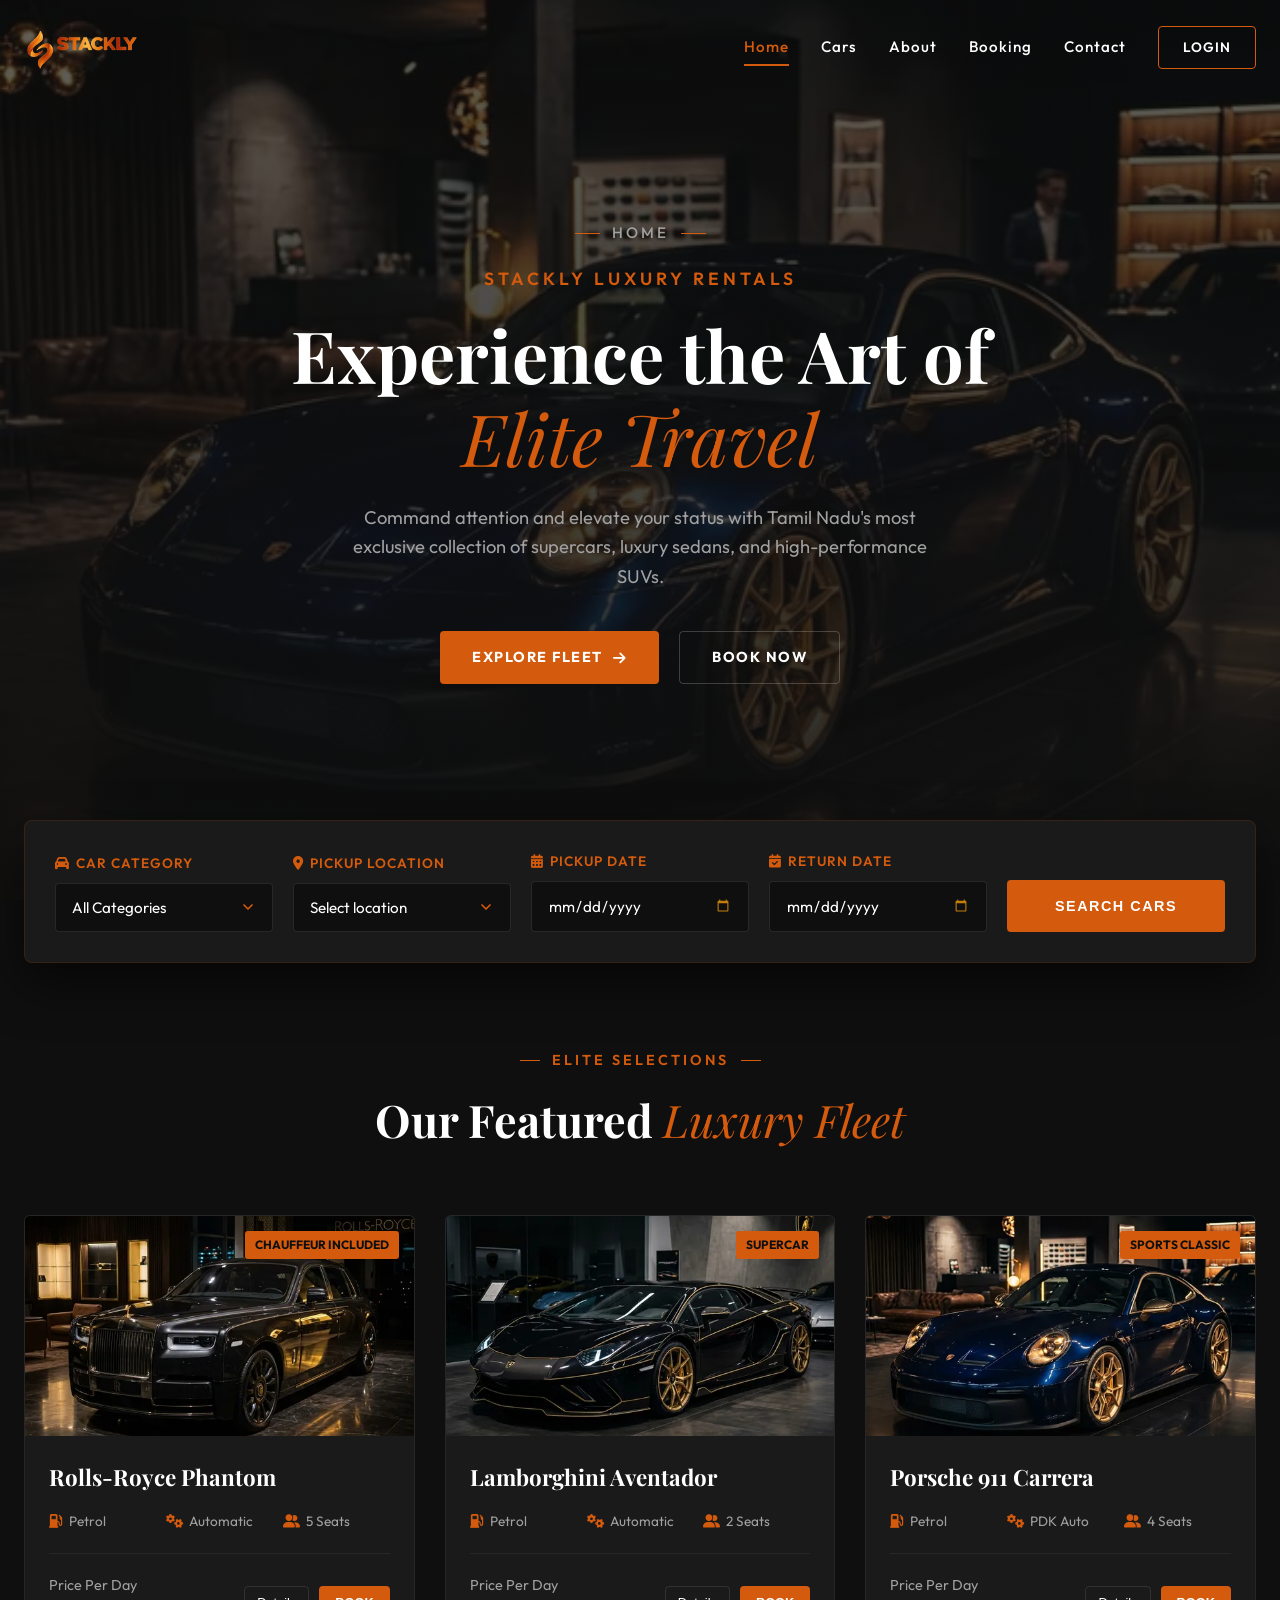
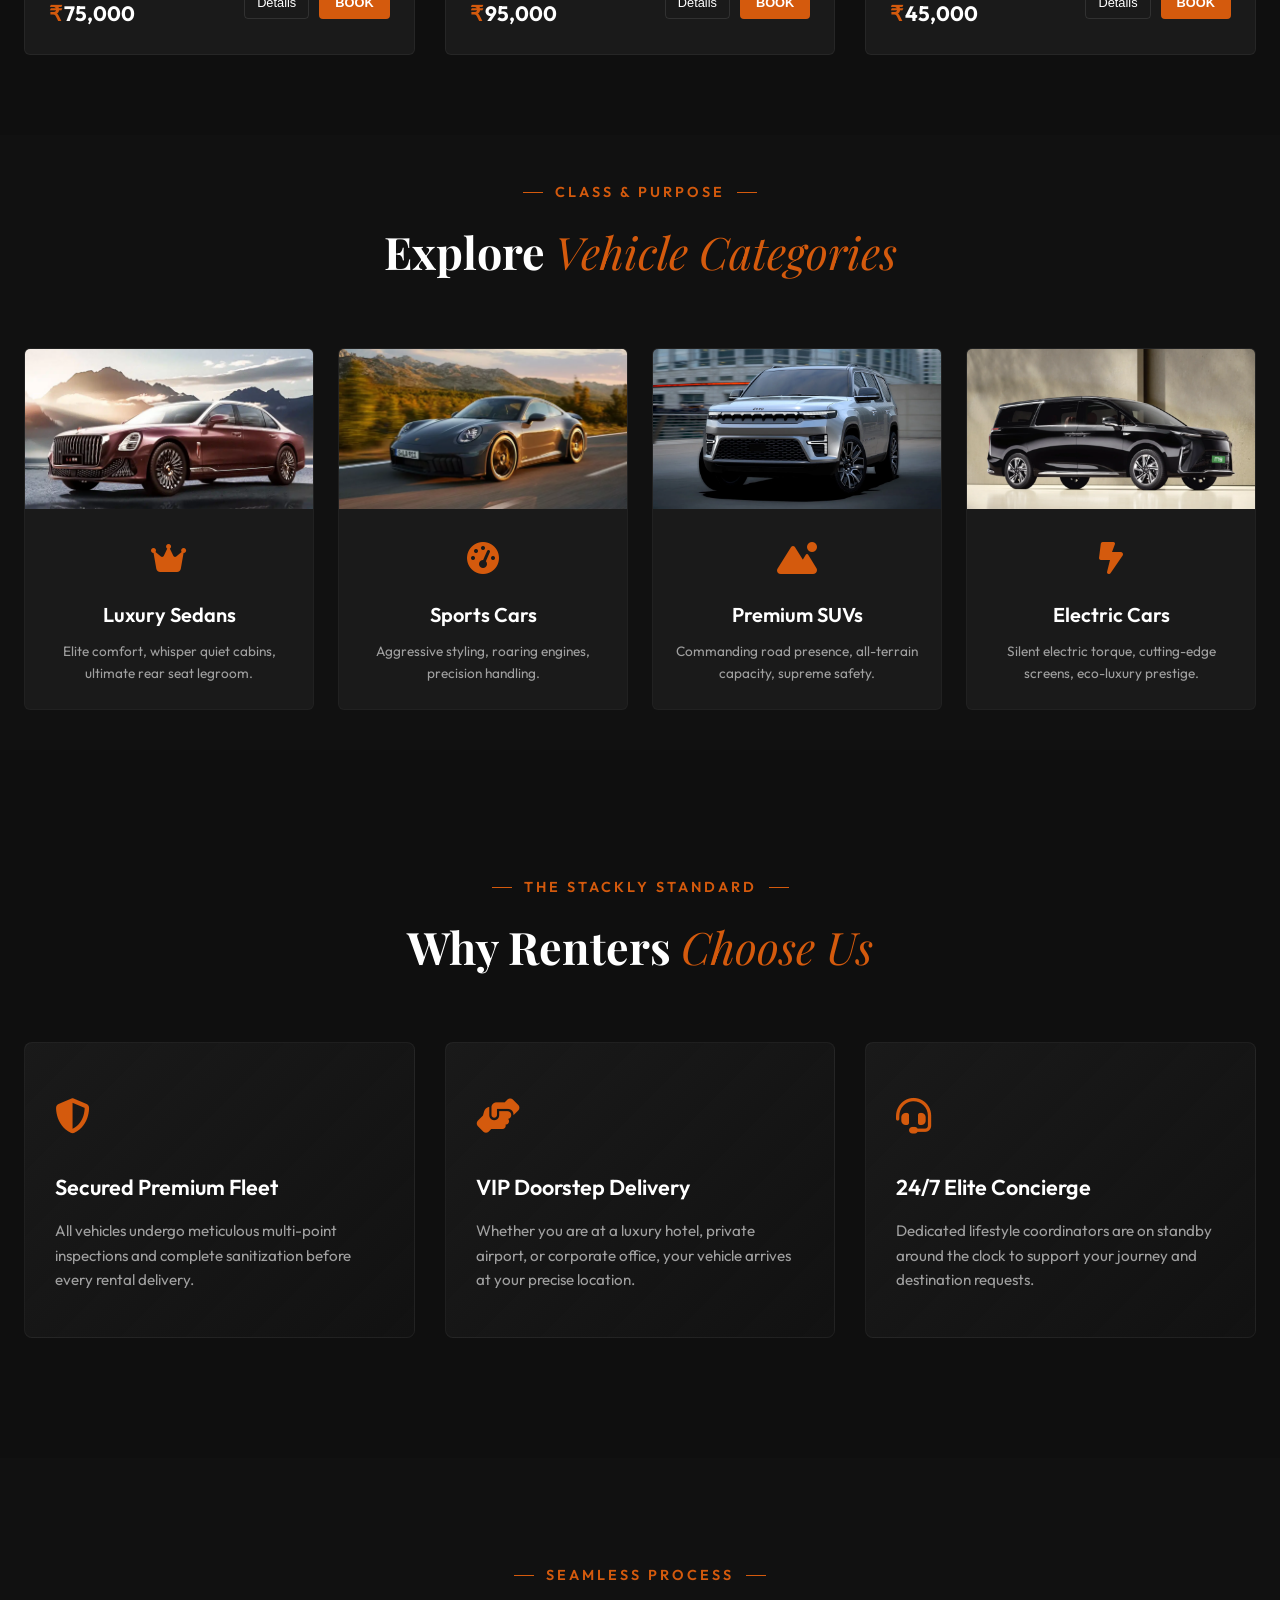
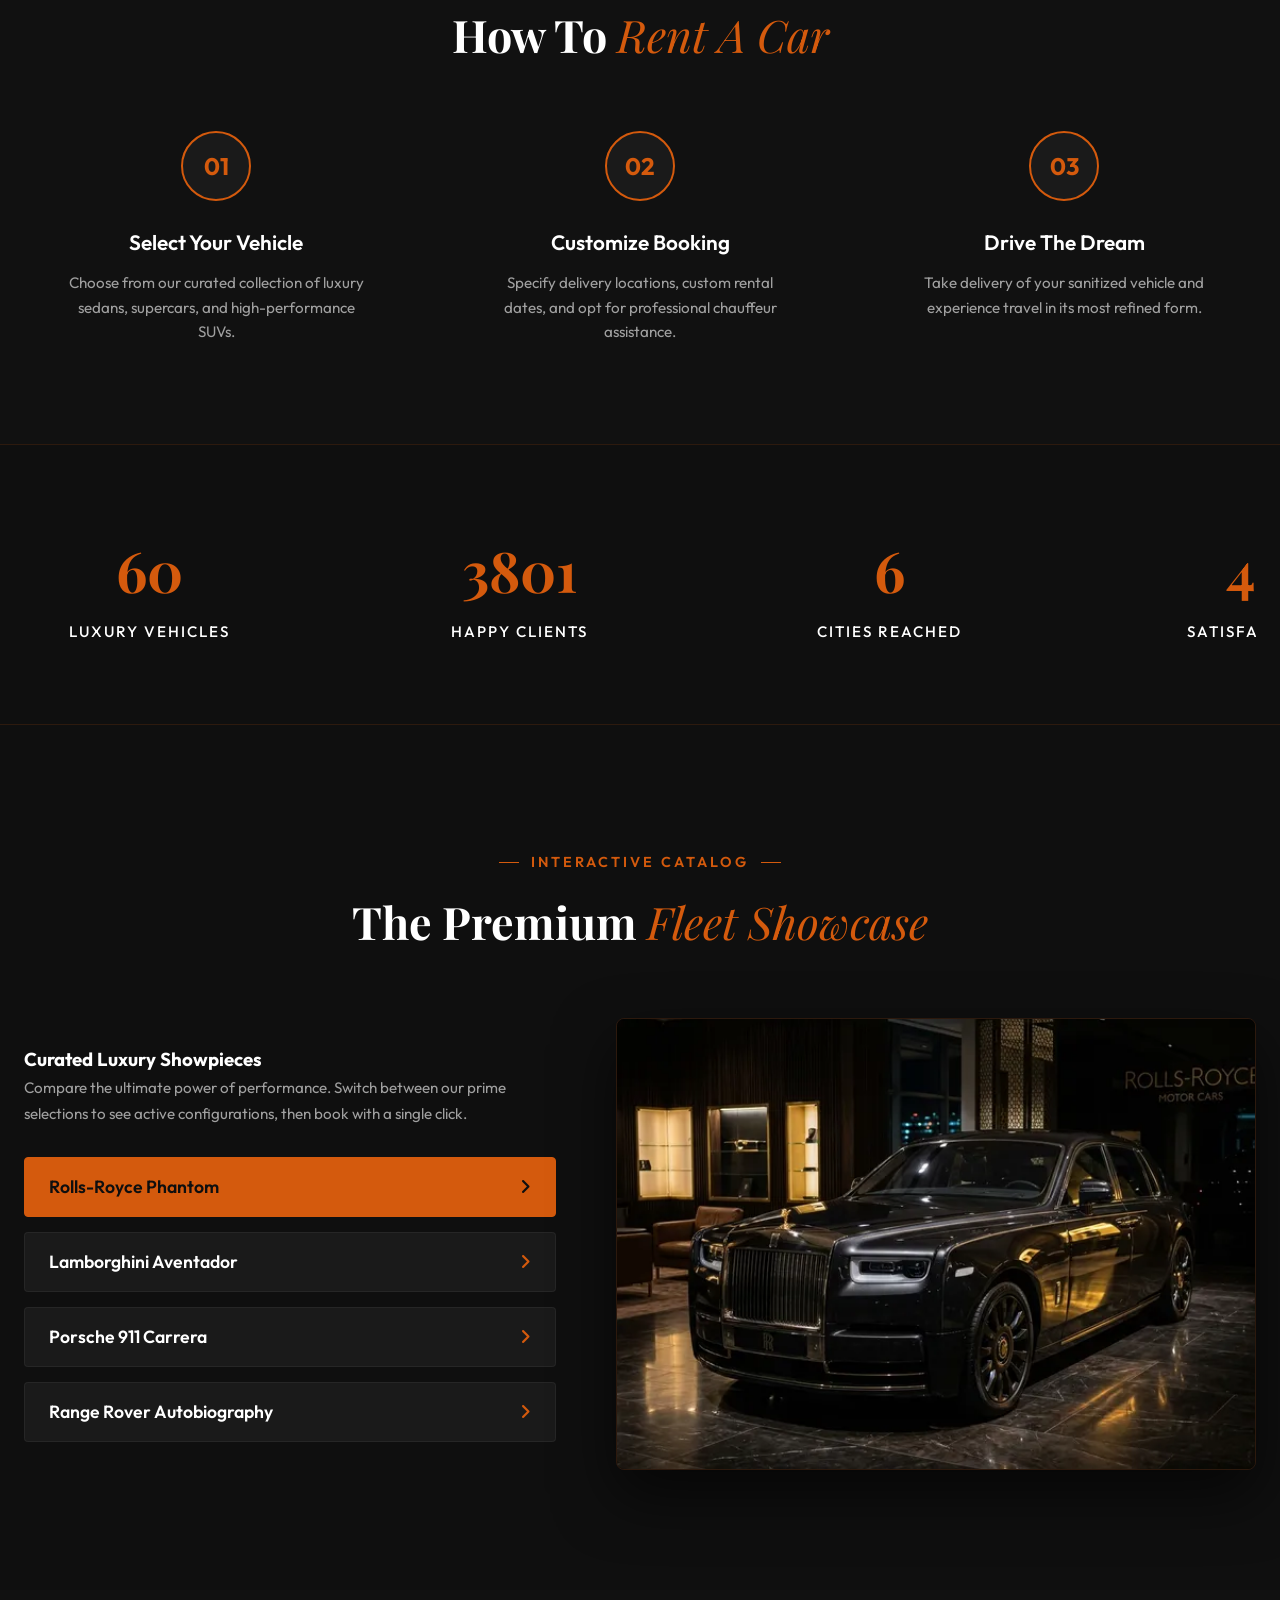
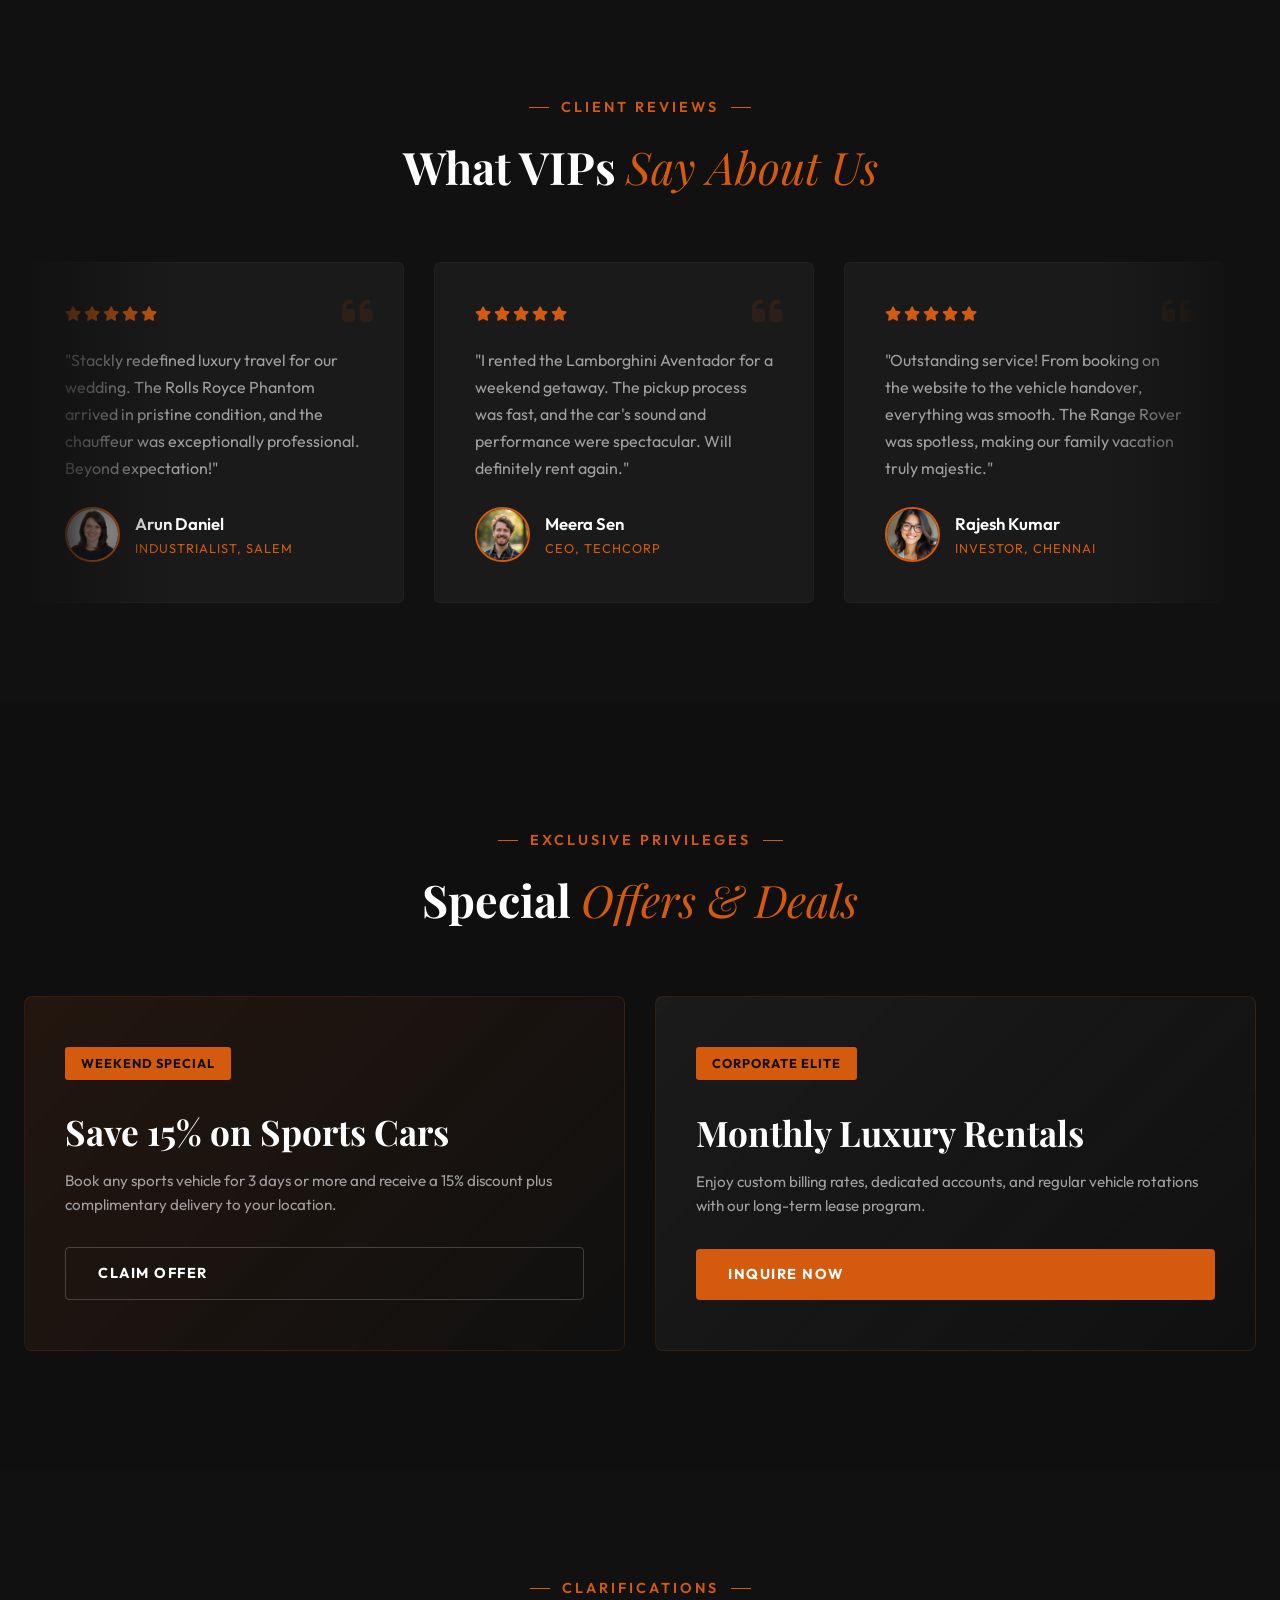
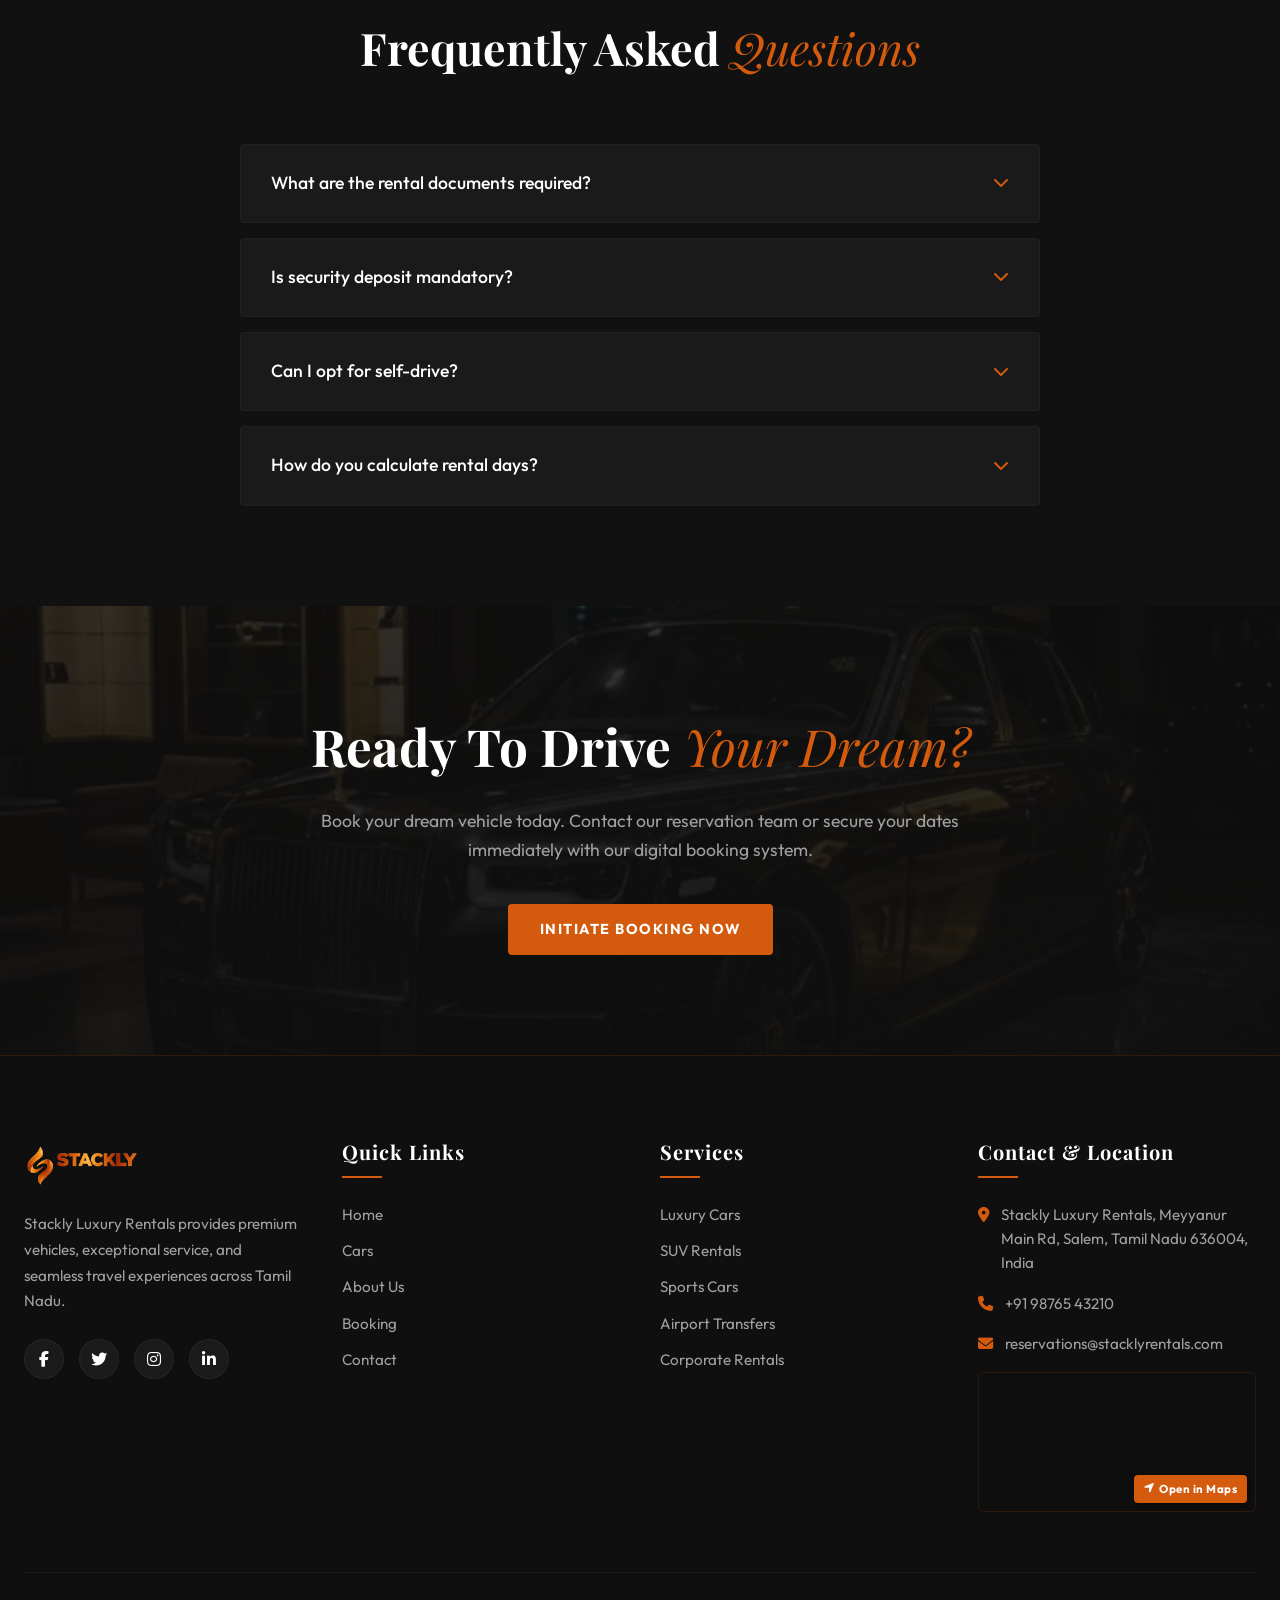
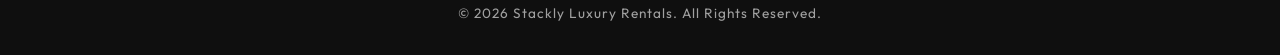
==== commit ece0a839: "Enhance UI: Hide default dropdown arrow in booking and cars pages for improved aesthetics" ====
--- a/index.html
+++ b/index.html
@@ -52,9 +52,9 @@
             max-width: 100%;
             min-width: 0;
             box-sizing: border-box;
-            overflow-x: hidden;
-            overflow-y: auto;
-            max-height: 200px;
+        }
+        select::-ms-expand {
+            display: none;
         }
 
         body {
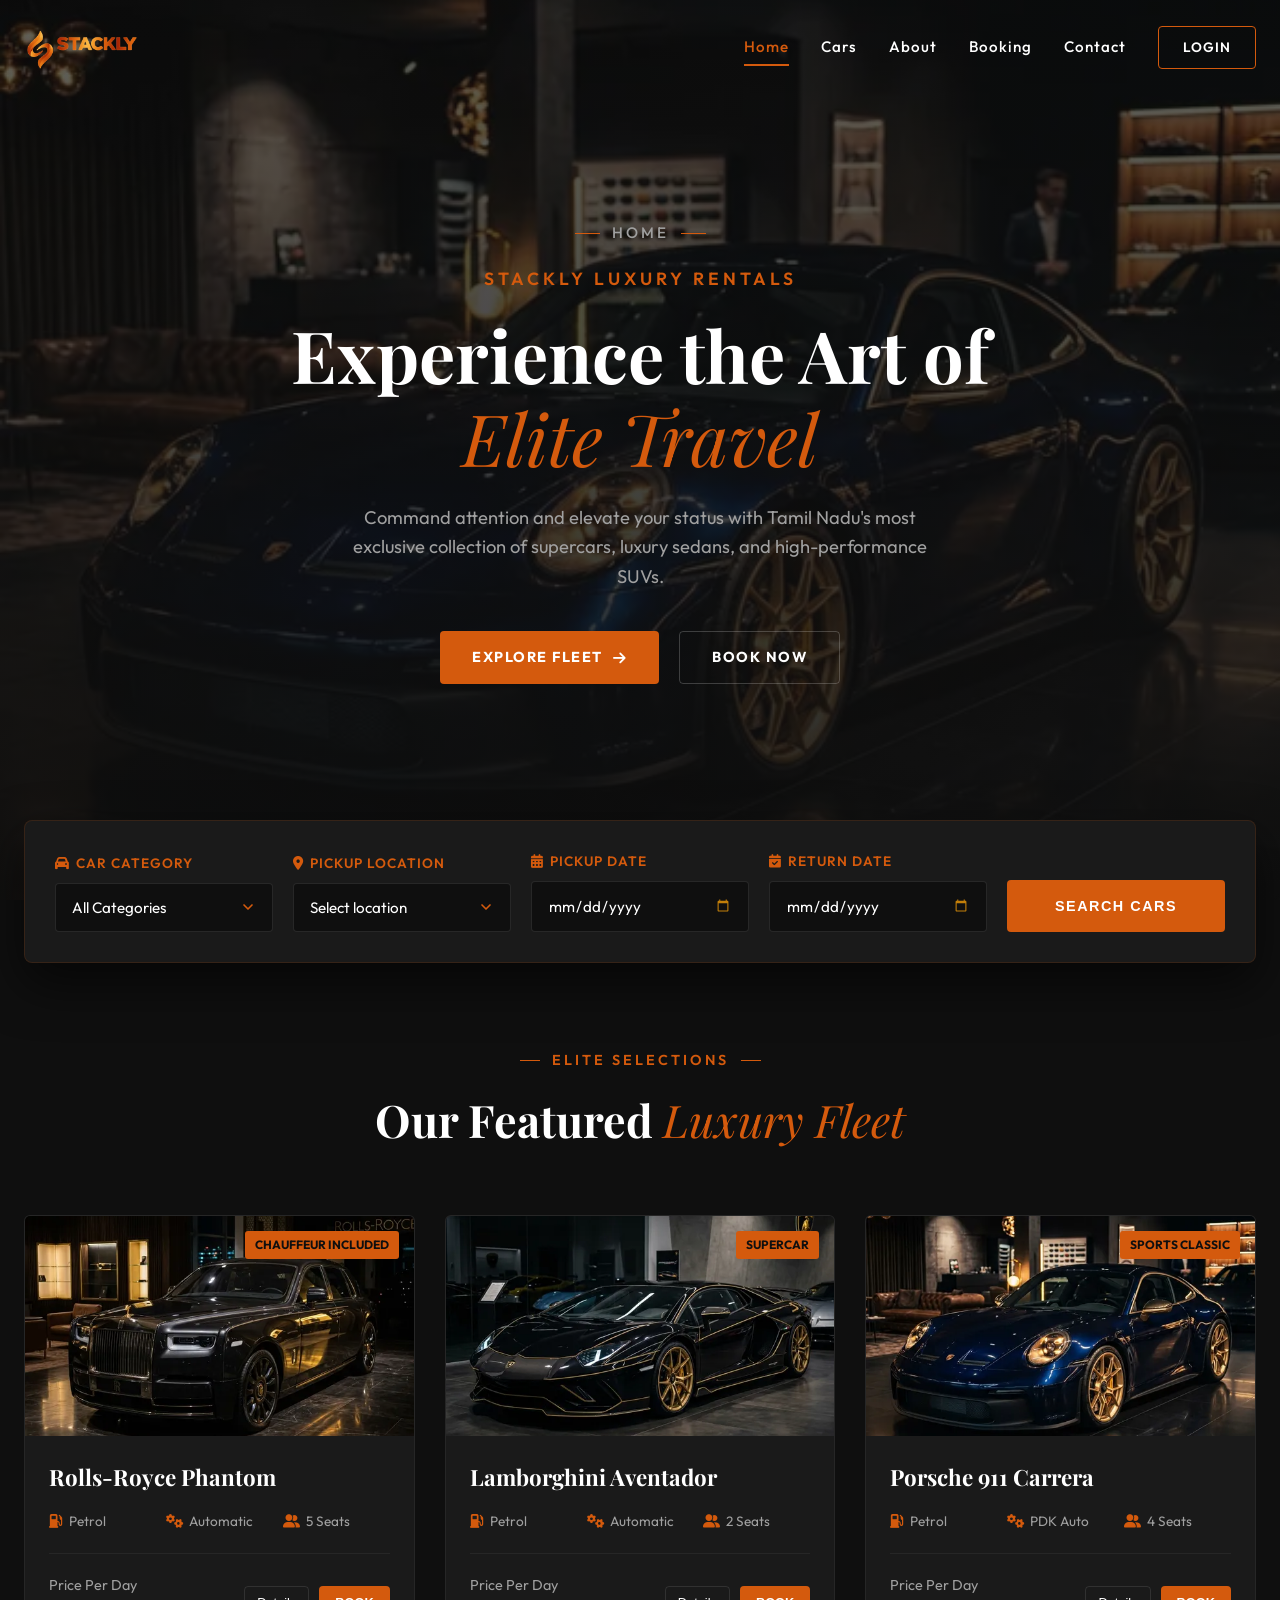
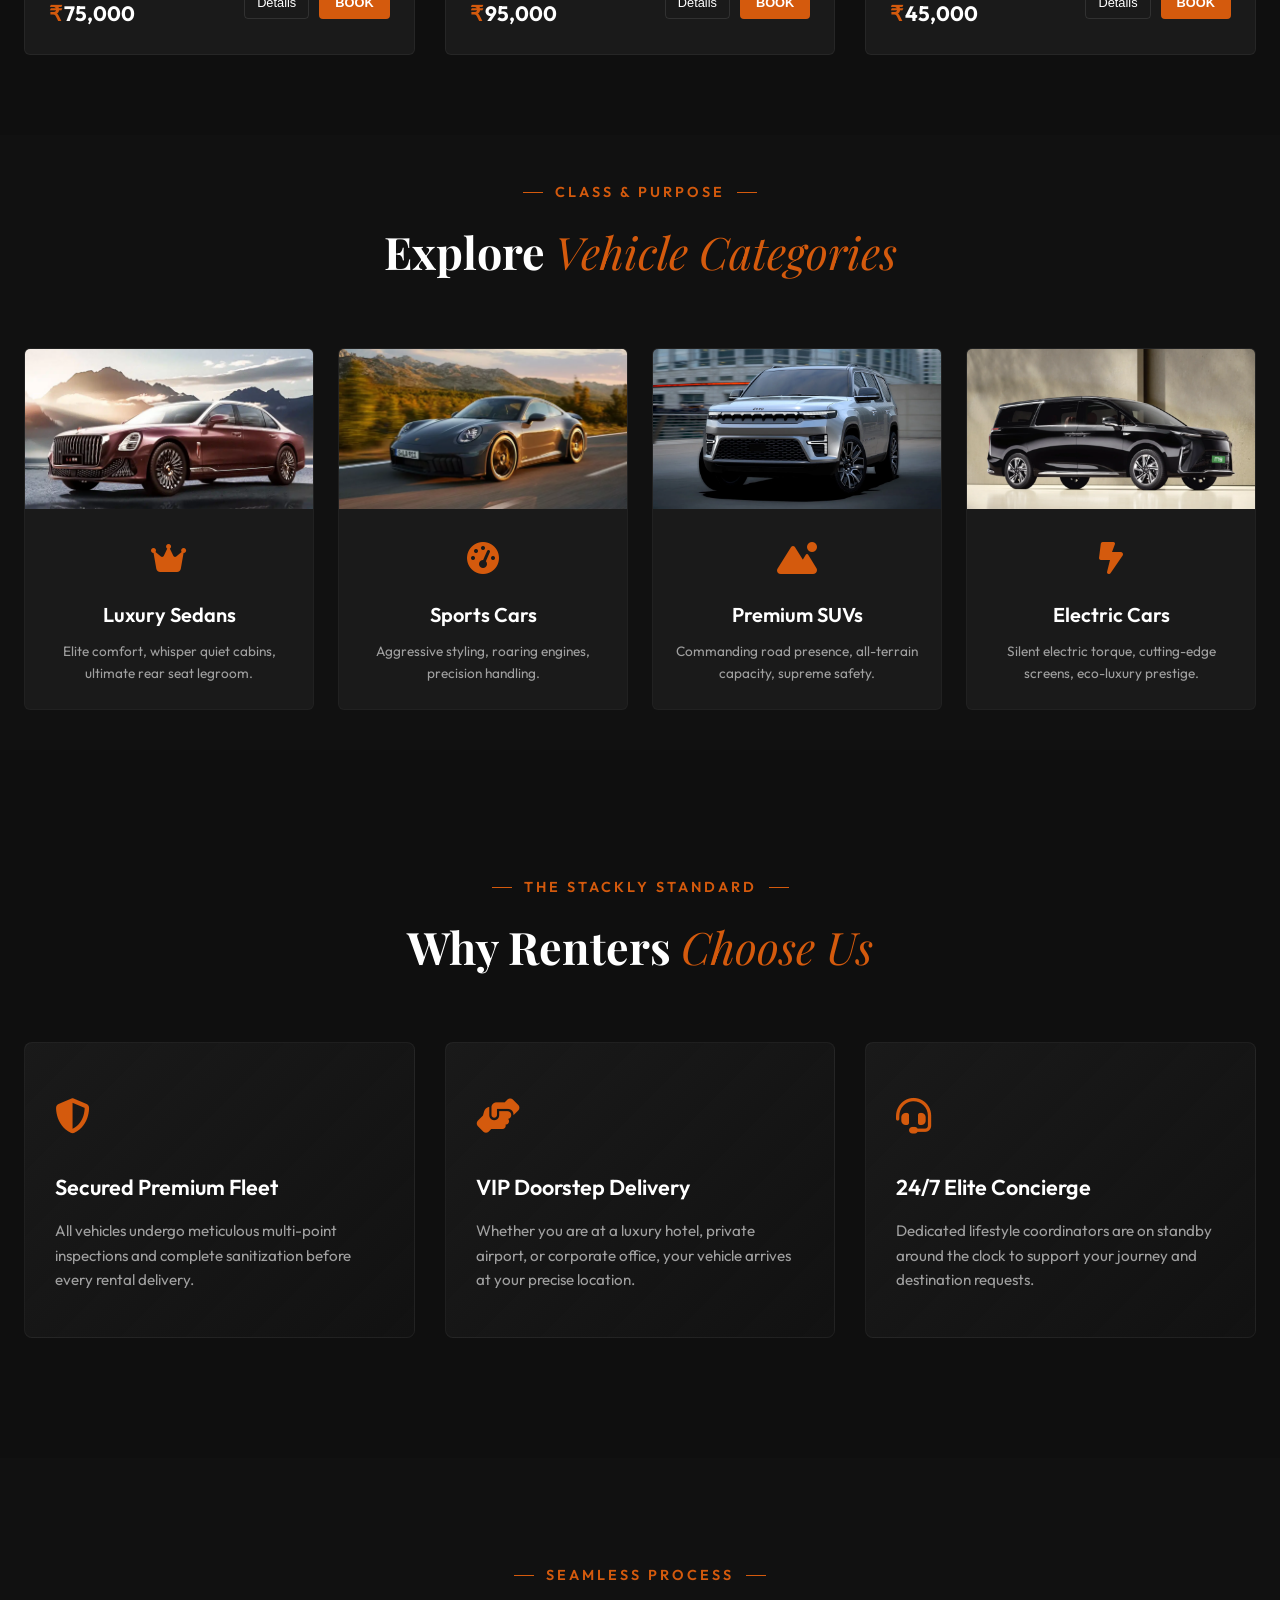
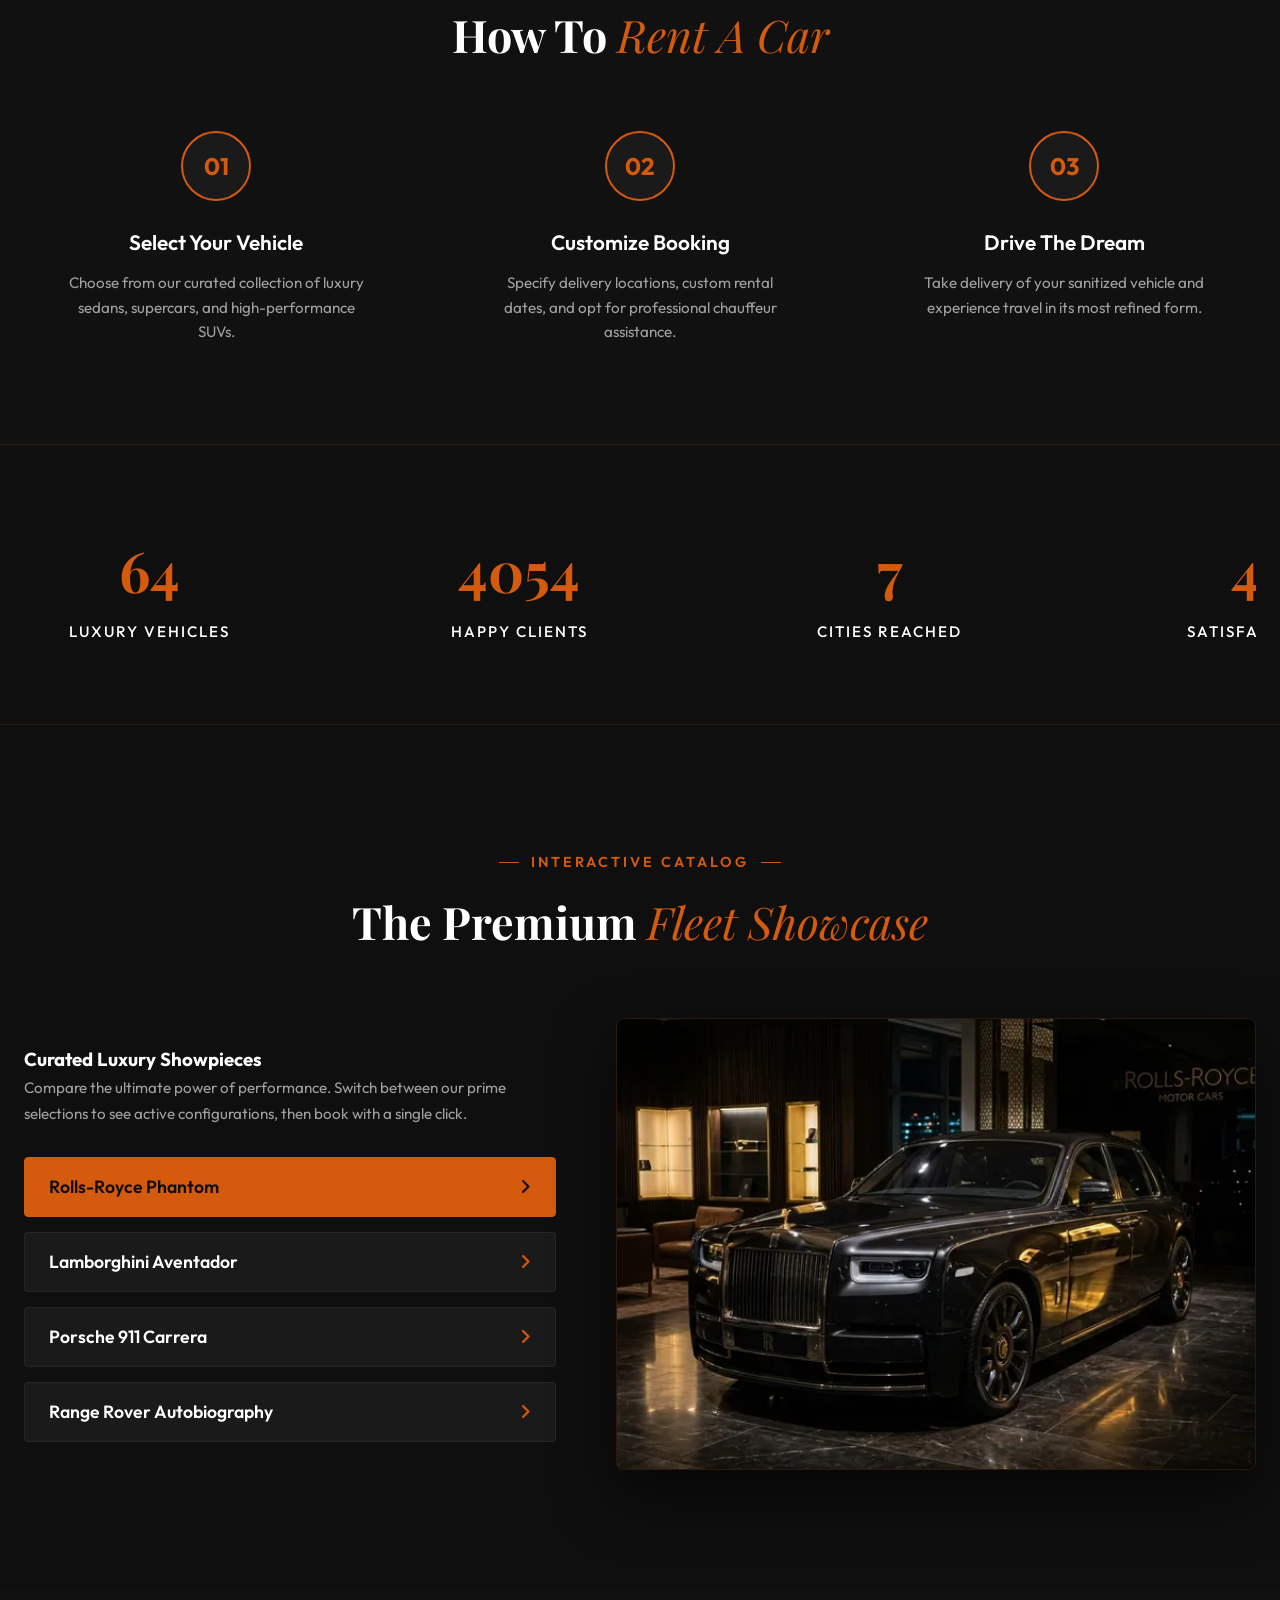
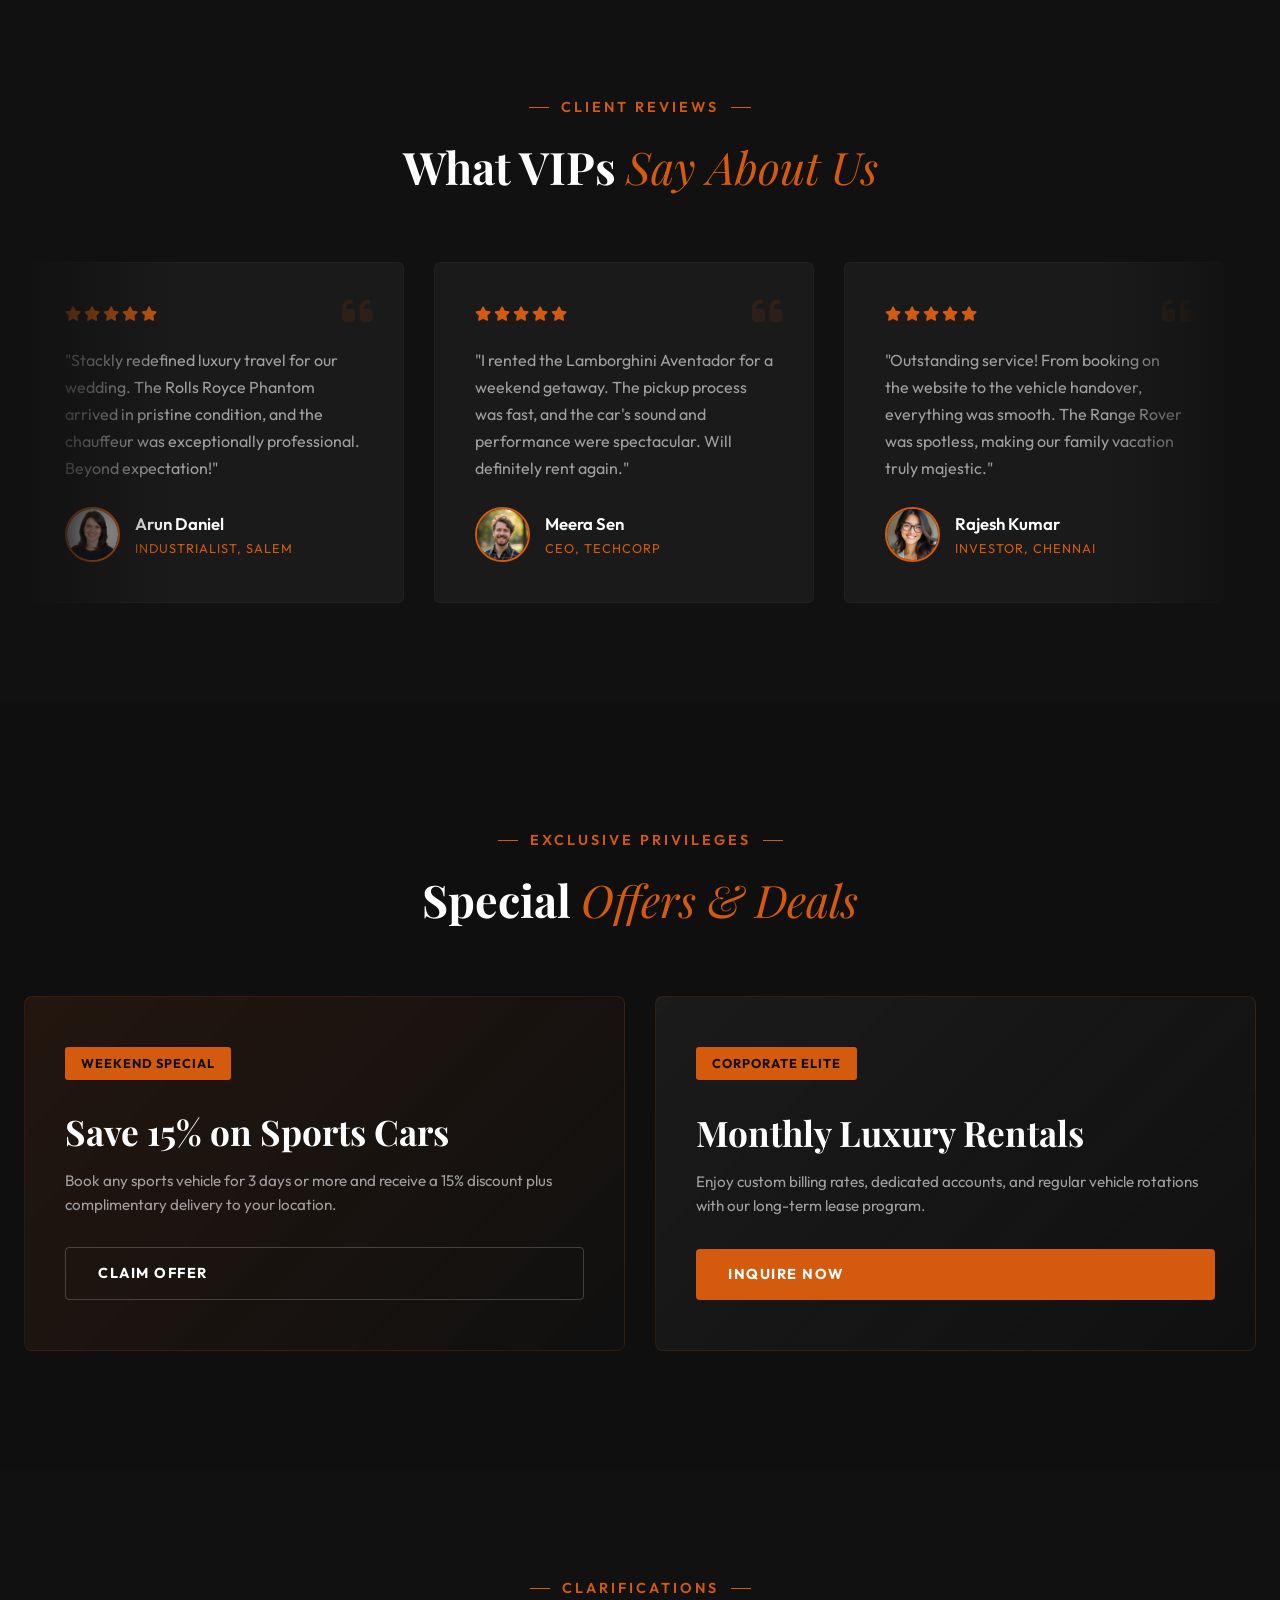
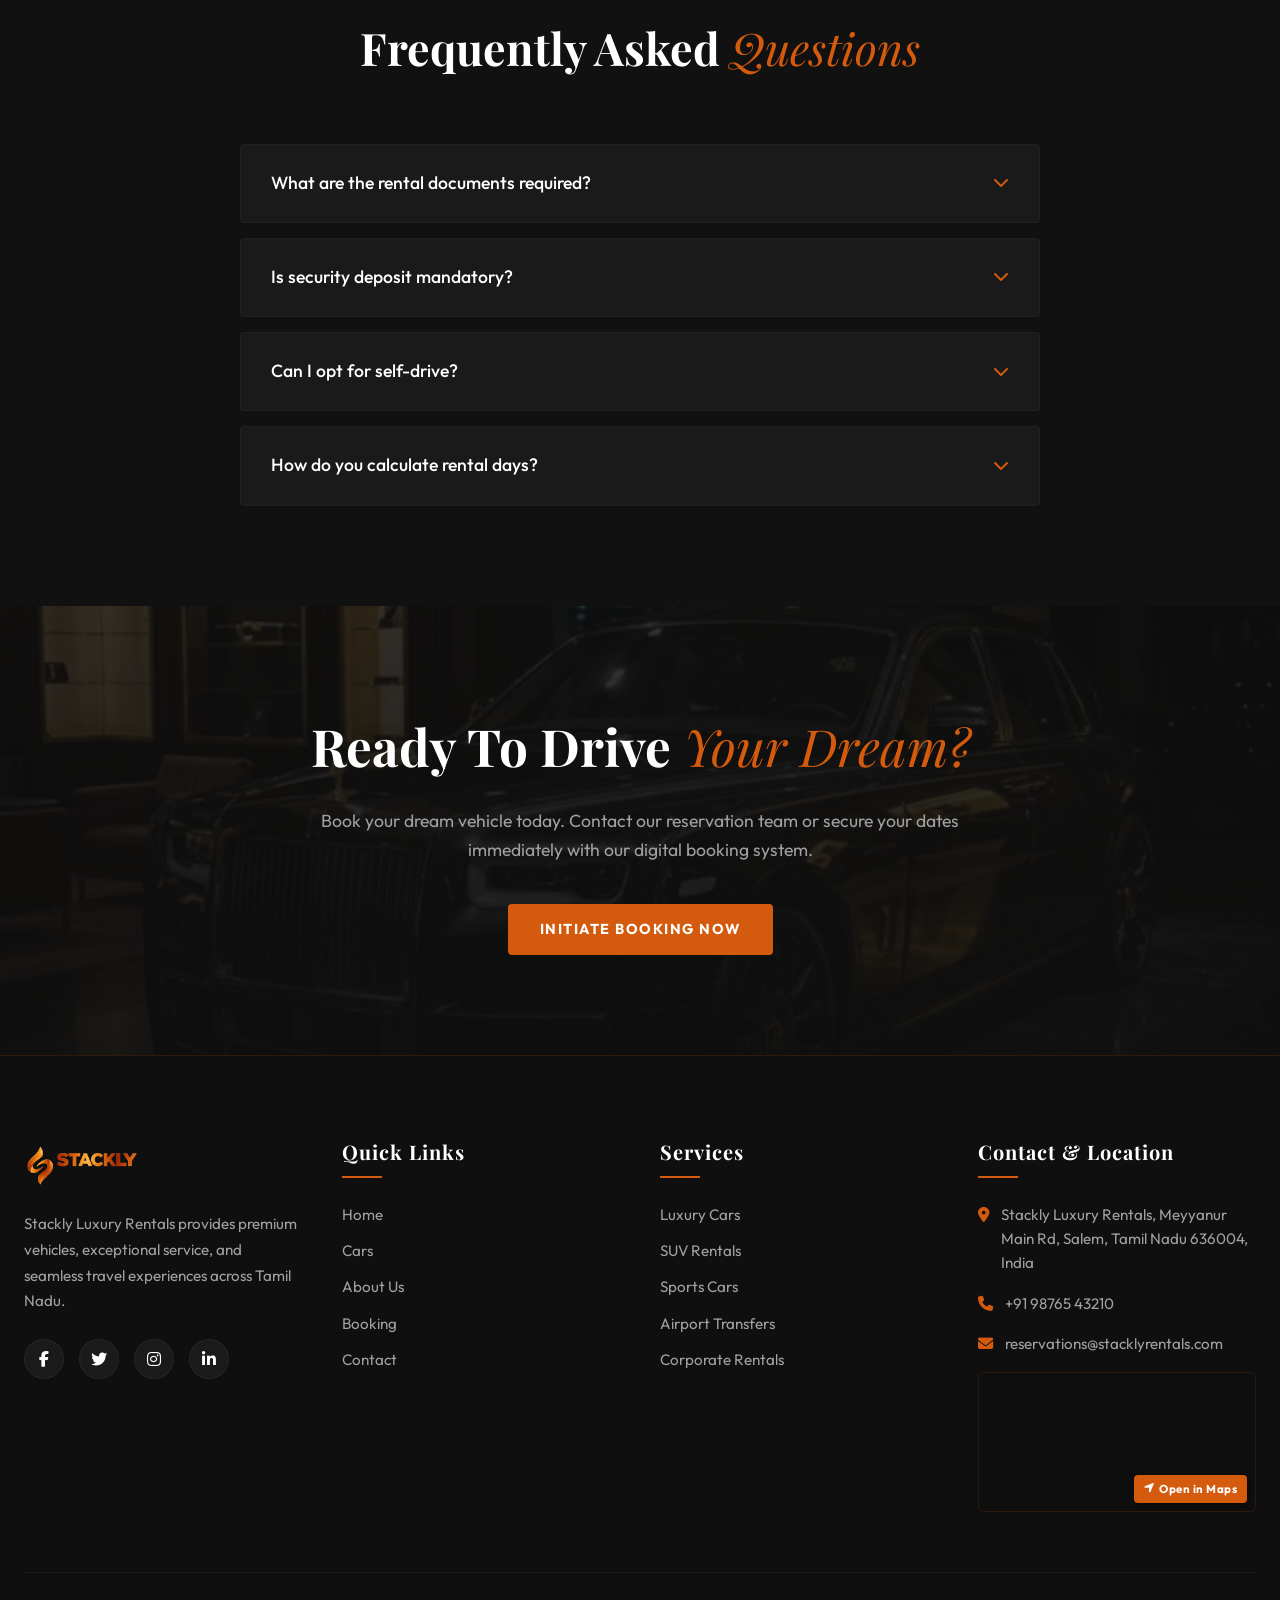
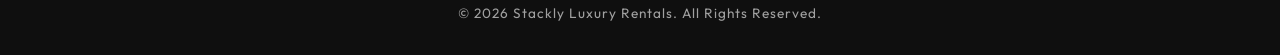
==== commit f8db05fc: "Enhance UI and Cross-Browser Compatibility: Replace native select with custom dropdown to resolve cl" ====
--- a/index.html
+++ b/index.html
@@ -590,7 +590,7 @@
             padding: 30px;
             box-shadow: 0 20px 50px rgba(0,0,0,0.6);
             backdrop-filter: blur(12px);
-            overflow: hidden;
+            /* overflow: hidden removed — was clipping select/custom dropdown panels */
         }
         .booking-search-grid {
             display: grid;
@@ -604,7 +604,7 @@
             gap: 8px;
             position: relative;
             min-width: 0;
-            overflow: hidden;
+            /* overflow: hidden removed — was clipping custom dropdown list panel */
         }
         .search-label {
             font-size: 0.85rem;
@@ -1863,6 +1863,122 @@
                 font-size: 0.82rem;
                 padding: 8px;
             }
+        }
+
+        /* ============================================================
+           CUSTOM CATEGORY DROPDOWN
+           Uses position:fixed for the panel so it escapes all parent
+           stacking contexts (AOS transforms, backdrop-filter, overflow)
+           and renders correctly in Edge, Chrome, Firefox & Safari at
+           any viewport width from 320px upward.
+        ============================================================ */
+        .custom-select-wrapper {
+            position: relative;
+            width: 100%;
+        }
+        .custom-select-trigger {
+            display: flex;
+            align-items: center;
+            justify-content: space-between;
+            background: var(--bg-deep);
+            border: 1px solid rgba(255,255,255,0.1);
+            color: var(--text-main);
+            padding: 14px 16px;
+            border-radius: 4px;
+            font-family: var(--font-body);
+            font-size: 0.95rem;
+            cursor: pointer;
+            transition: var(--transition);
+            width: 100%;
+            box-sizing: border-box;
+            user-select: none;
+            -webkit-user-select: none;
+        }
+        .custom-select-trigger:focus {
+            outline: none;
+            border-color: var(--accent);
+            box-shadow: 0 0 0 3px rgba(212,90,13,0.25);
+        }
+        .custom-select-trigger.open {
+            border-color: var(--accent);
+            box-shadow: 0 0 0 3px rgba(212,90,13,0.25);
+        }
+        .custom-select-trigger .trigger-text {
+            flex: 1;
+            white-space: nowrap;
+            overflow: hidden;
+            text-overflow: ellipsis;
+            text-align: left;
+        }
+        .custom-select-trigger .trigger-arrow {
+            flex-shrink: 0;
+            margin-left: 10px;
+            width: 16px;
+            height: 16px;
+            transition: transform 0.3s ease;
+            color: var(--accent);
+            display: flex;
+            align-items: center;
+            justify-content: center;
+        }
+        .custom-select-trigger.open .trigger-arrow {
+            transform: rotate(180deg);
+        }
+        /* The dropdown panel is appended to <body> and uses position:fixed
+           so it is never clipped by any ancestor overflow or transform */
+        .custom-select-panel {
+            position: fixed;
+            background: var(--bg-secondary);
+            border: 1px solid var(--glass-border);
+            border-radius: 6px;
+            box-shadow: 0 12px 40px rgba(0,0,0,0.7);
+            z-index: 99990;
+            overflow-y: auto;
+            max-height: 240px;
+            min-width: 160px;
+            display: none;
+            scrollbar-width: thin;
+            scrollbar-color: var(--accent) var(--bg-deep);
+        }
+        .custom-select-panel::-webkit-scrollbar {
+            width: 5px;
+        }
+        .custom-select-panel::-webkit-scrollbar-track {
+            background: var(--bg-deep);
+        }
+        .custom-select-panel::-webkit-scrollbar-thumb {
+            background: var(--accent);
+            border-radius: 3px;
+        }
+        .custom-select-panel.is-open {
+            display: block;
+            animation: csDropIn 0.2s cubic-bezier(0.16,1,0.3,1) both;
+        }
+        @keyframes csDropIn {
+            from { opacity: 0; transform: translateY(-6px); }
+            to   { opacity: 1; transform: translateY(0); }
+        }
+        .custom-select-option {
+            padding: 12px 16px;
+            font-family: var(--font-body);
+            font-size: 0.95rem;
+            color: var(--text-main);
+            cursor: pointer;
+            transition: background 0.2s ease, color 0.2s ease;
+            white-space: nowrap;
+        }
+        .custom-select-option:hover {
+            background: rgba(212,90,13,0.15);
+            color: var(--accent);
+        }
+        .custom-select-option.selected {
+            background: rgba(212,90,13,0.2);
+            color: var(--accent);
+            font-weight: 600;
+        }
+        /* Hidden real value holder (read by JS, not visible) */
+        .custom-select-value {
+            display: none;
         }
     </style>
 </head>
@@ -1948,14 +2064,30 @@
         <div class="booking-search-card">
             <form id="quick-search-form" class="booking-search-grid" onsubmit="handleQuickSearch(event)">
                 <div class="search-group">
-                    <label class="search-label"><i class="fa-solid fa-car"></i> Car Category</label>
-                    <select id="search-category" class="search-input">
-                        <option value="all">All Categories</option>
-                        <option value="luxury">Luxury Sedans</option>
-                        <option value="sports">Sports Cars</option>
-                        <option value="suv">Premium SUVs</option>
-                        <option value="electric">Electric Cars</option>
-                    </select>
+                    <label class="search-label" id="cat-label"><i class="fa-solid fa-car"></i> Car Category</label>
+                    <!-- Custom dropdown replaces native <select> to fix Edge 360px clipping bug.
+                         Root cause: parent overflow:hidden + backdrop-filter + AOS transform
+                         created stacking contexts that trapped the native dropdown popup. -->
+                    <div class="custom-select-wrapper"
+                         role="combobox"
+                         aria-haspopup="listbox"
+                         aria-expanded="false"
+                         aria-labelledby="cat-label"
+                         id="cat-combobox">
+                        <button type="button"
+                                class="custom-select-trigger"
+                                id="cat-trigger"
+                                aria-controls="cat-panel"
+                                tabindex="0">
+                            <span class="trigger-text" id="cat-trigger-text">All Categories</span>
+                            <span class="trigger-arrow" aria-hidden="true">
+                                <svg xmlns="http://www.w3.org/2000/svg" width="16" height="16" viewBox="0 0 24 24" fill="none" stroke="currentColor" stroke-width="2.5" stroke-linecap="round" stroke-linejoin="round"><polyline points="6 9 12 15 18 9"></polyline></svg>
+                            </span>
+                        </button>
+                        <!-- Value holder read by handleQuickSearch -->
+                        <input type="hidden" id="search-category" class="custom-select-value" value="all">
+                    </div>
+                    <!-- Panel is appended to <body> at runtime by JS (position:fixed escapes stacking contexts) -->
                 </div>
                 <div class="search-group">
                     <label class="search-label"><i class="fa-solid fa-location-dot"></i> Pickup Location</label>
@@ -2846,6 +2978,7 @@
         // QUICK SEARCH SUBMIT
         function handleQuickSearch(e) {
             e.preventDefault();
+            // Read from hidden input — works whether native select or custom dropdown
             const category = document.getElementById('search-category').value;
             const pickupLoc = document.getElementById('search-pickup-loc').value;
             const pickupDate = document.getElementById('search-pickup-date').value;
@@ -2860,6 +2993,154 @@
             // Redirect to booking page
             window.location.href = 'booking.html';
         }
+
+        /* ============================================================
+           CUSTOM CATEGORY DROPDOWN — Cross-Browser Safe
+           The panel is appended to <body> and positioned via
+           getBoundingClientRect() + position:fixed, so it is never
+           clipped by ancestor overflow, AOS transforms, backdrop-filter
+           or any other stacking-context-creating properties.
+        ============================================================ */
+        (function () {
+            var OPTIONS = [
+                { value: 'all',      label: 'All Categories'  },
+                { value: 'luxury',   label: 'Luxury Sedans'   },
+                { value: 'sports',   label: 'Sports Cars'     },
+                { value: 'suv',      label: 'Premium SUVs'    },
+                { value: 'electric', label: 'Electric Cars'   }
+            ];
+
+            var trigger      = document.getElementById('cat-trigger');
+            var triggerText  = document.getElementById('cat-trigger-text');
+            var valueInput   = document.getElementById('search-category');
+            var combobox     = document.getElementById('cat-combobox');
+            var selectedVal  = 'all';
+            var panel        = null;
+            var isOpen       = false;
+
+            // Build the floating panel and append it to <body>
+            function buildPanel() {
+                panel = document.createElement('div');
+                panel.className = 'custom-select-panel';
+                panel.id = 'cat-panel';
+                panel.setAttribute('role', 'listbox');
+                panel.setAttribute('aria-label', 'Car Category');
+
+                OPTIONS.forEach(function (opt) {
+                    var item = document.createElement('div');
+                    item.className = 'custom-select-option' + (opt.value === selectedVal ? ' selected' : '');
+                    item.textContent = opt.label;
+                    item.setAttribute('role', 'option');
+                    item.setAttribute('data-value', opt.value);
+                    item.setAttribute('aria-selected', opt.value === selectedVal ? 'true' : 'false');
+                    item.addEventListener('mousedown', function (e) {
+                        e.preventDefault(); // prevent trigger blur before selection
+                        selectOption(opt.value, opt.label);
+                        closePanel();
+                    });
+                    panel.appendChild(item);
+                });
+
+                document.body.appendChild(panel);
+            }
+
+            // Position the panel directly below the trigger using fixed coords
+            function positionPanel() {
+                var rect = trigger.getBoundingClientRect();
+                var panelH = 240; // max-height
+                var spaceBelow = window.innerHeight - rect.bottom - 8;
+                var spaceAbove = rect.top - 8;
+
+                panel.style.left  = rect.left + 'px';
+                panel.style.width = rect.width + 'px';
+
+                if (spaceBelow >= Math.min(panelH, panel.scrollHeight) || spaceBelow >= spaceAbove) {
+                    // Open below
+                    panel.style.top    = (rect.bottom + 6) + 'px';
+                    panel.style.bottom = 'auto';
+                } else {
+                    // Open above if no room below
+                    panel.style.bottom = (window.innerHeight - rect.top + 6) + 'px';
+                    panel.style.top    = 'auto';
+                }
+            }
+
+            function openPanel() {
+                if (isOpen) return;
+                isOpen = true;
+                positionPanel();
+                panel.classList.add('is-open');
+                trigger.classList.add('open');
+                combobox.setAttribute('aria-expanded', 'true');
+                // Scroll selected option into view
+                var sel = panel.querySelector('.selected');
+                if (sel) sel.scrollIntoView({ block: 'nearest' });
+            }
+
+            function closePanel() {
+                if (!isOpen) return;
+                isOpen = false;
+                panel.classList.remove('is-open');
+                trigger.classList.remove('open');
+                combobox.setAttribute('aria-expanded', 'false');
+            }
+
+            function selectOption(val, label) {
+                selectedVal = val;
+                valueInput.value = val;
+                triggerText.textContent = label;
+                // Update aria-selected on all options
+                panel.querySelectorAll('.custom-select-option').forEach(function (el) {
+                    var isSelected = el.getAttribute('data-value') === val;
+                    el.classList.toggle('selected', isSelected);
+                    el.setAttribute('aria-selected', isSelected ? 'true' : 'false');
+                });
+            }
+
+            // Toggle on trigger click
+            trigger.addEventListener('click', function (e) {
+                e.stopPropagation();
+                if (isOpen) { closePanel(); } else { openPanel(); }
+            });
+
+            // Keyboard navigation
+            trigger.addEventListener('keydown', function (e) {
+                var opts = panel ? panel.querySelectorAll('.custom-select-option') : [];
+                var cur  = panel ? panel.querySelector('.selected') : null;
+                var idx  = cur ? Array.prototype.indexOf.call(opts, cur) : -1;
+
+                if (e.key === 'Enter' || e.key === ' ') {
+                    e.preventDefault();
+                    if (isOpen) { closePanel(); } else { openPanel(); }
+                } else if (e.key === 'ArrowDown') {
+                    e.preventDefault();
+                    if (!isOpen) { openPanel(); }
+                    var next = opts[Math.min(idx + 1, opts.length - 1)];
+                    if (next) { selectOption(next.getAttribute('data-value'), next.textContent); }
+                } else if (e.key === 'ArrowUp') {
+                    e.preventDefault();
+                    if (!isOpen) { openPanel(); }
+                    var prev = opts[Math.max(idx - 1, 0)];
+                    if (prev) { selectOption(prev.getAttribute('data-value'), prev.textContent); }
+                } else if (e.key === 'Escape' || e.key === 'Tab') {
+                    closePanel();
+                }
+            });
+
+            // Close on outside click
+            document.addEventListener('click', function (e) {
+                if (isOpen && !trigger.contains(e.target) && (!panel || !panel.contains(e.target))) {
+                    closePanel();
+                }
+            });
+
+            // Reposition on resize/scroll (because panel is fixed)
+            window.addEventListener('resize', function () { if (isOpen) positionPanel(); }, { passive: true });
+            window.addEventListener('scroll', function () { if (isOpen) positionPanel(); }, { passive: true, capture: true });
+
+            // Build after DOM is ready
+            buildPanel();
+        })();
     </script>
 </body>
 </html>
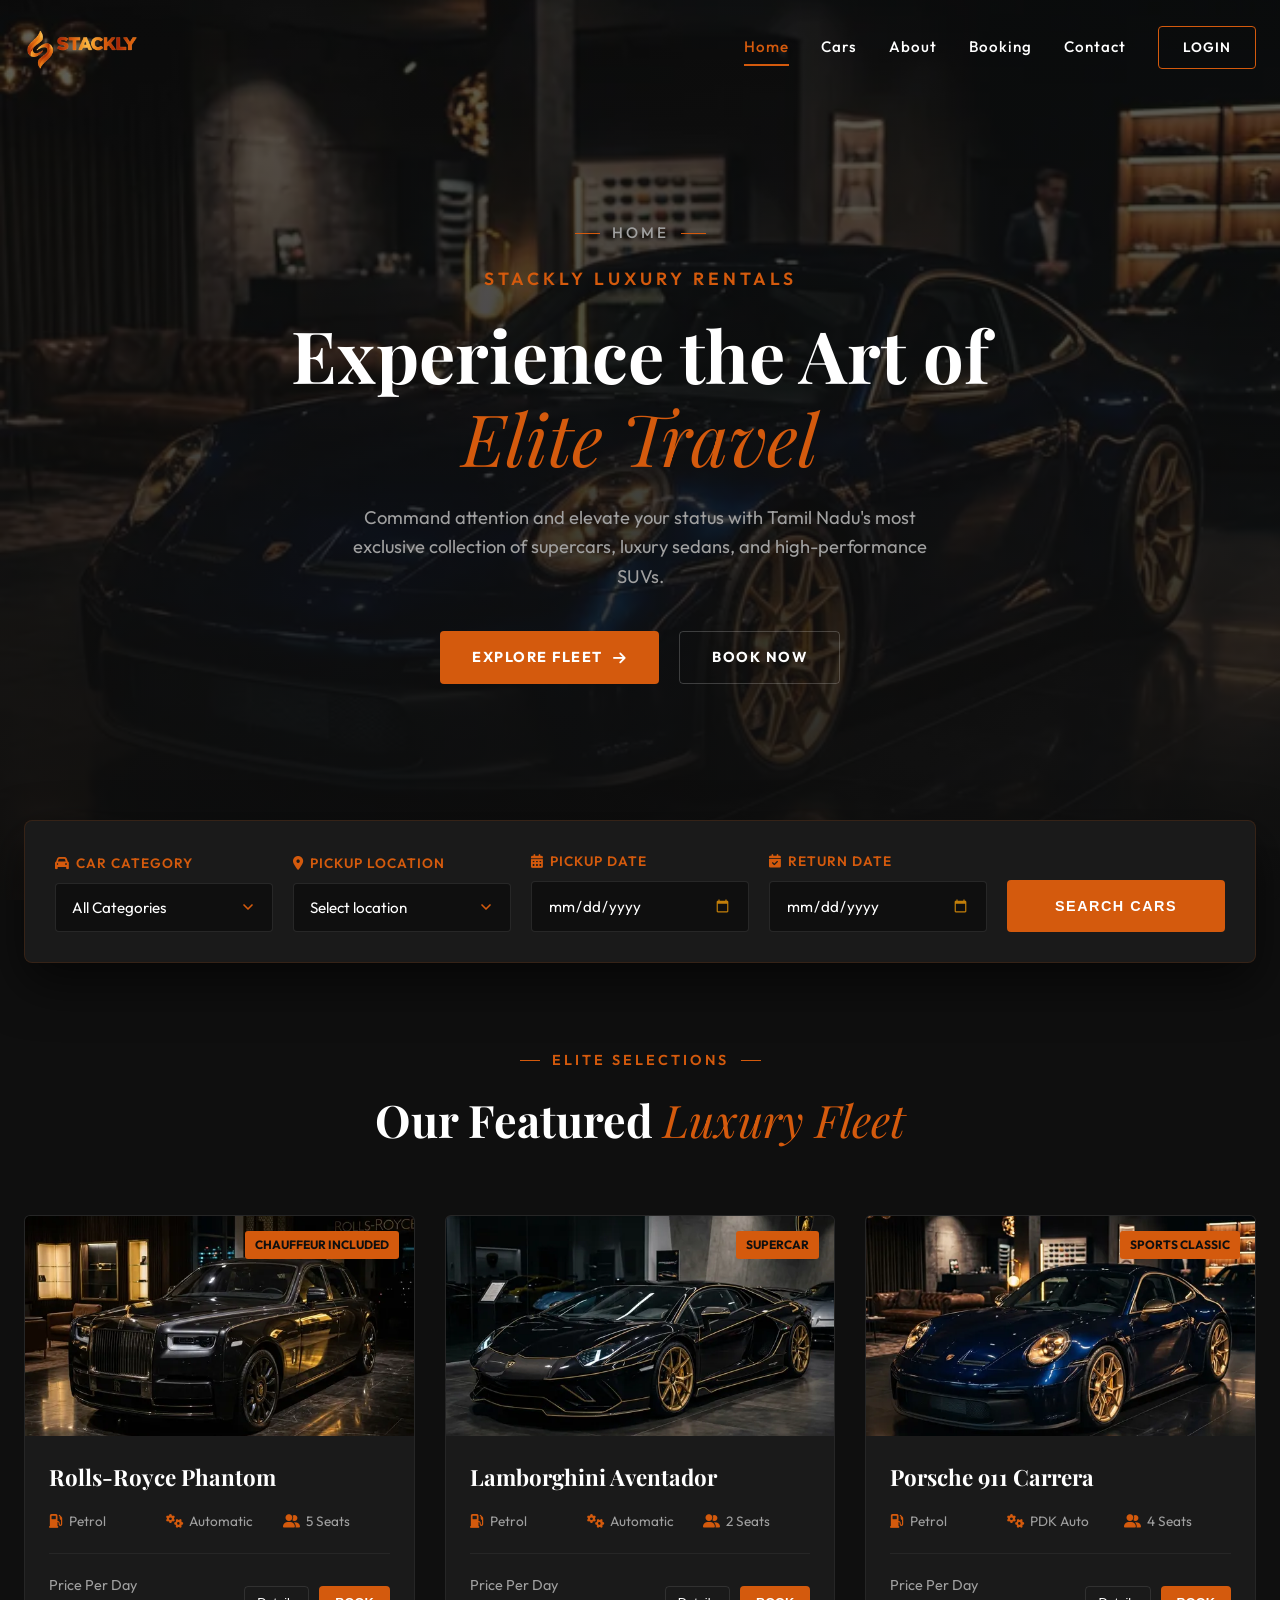
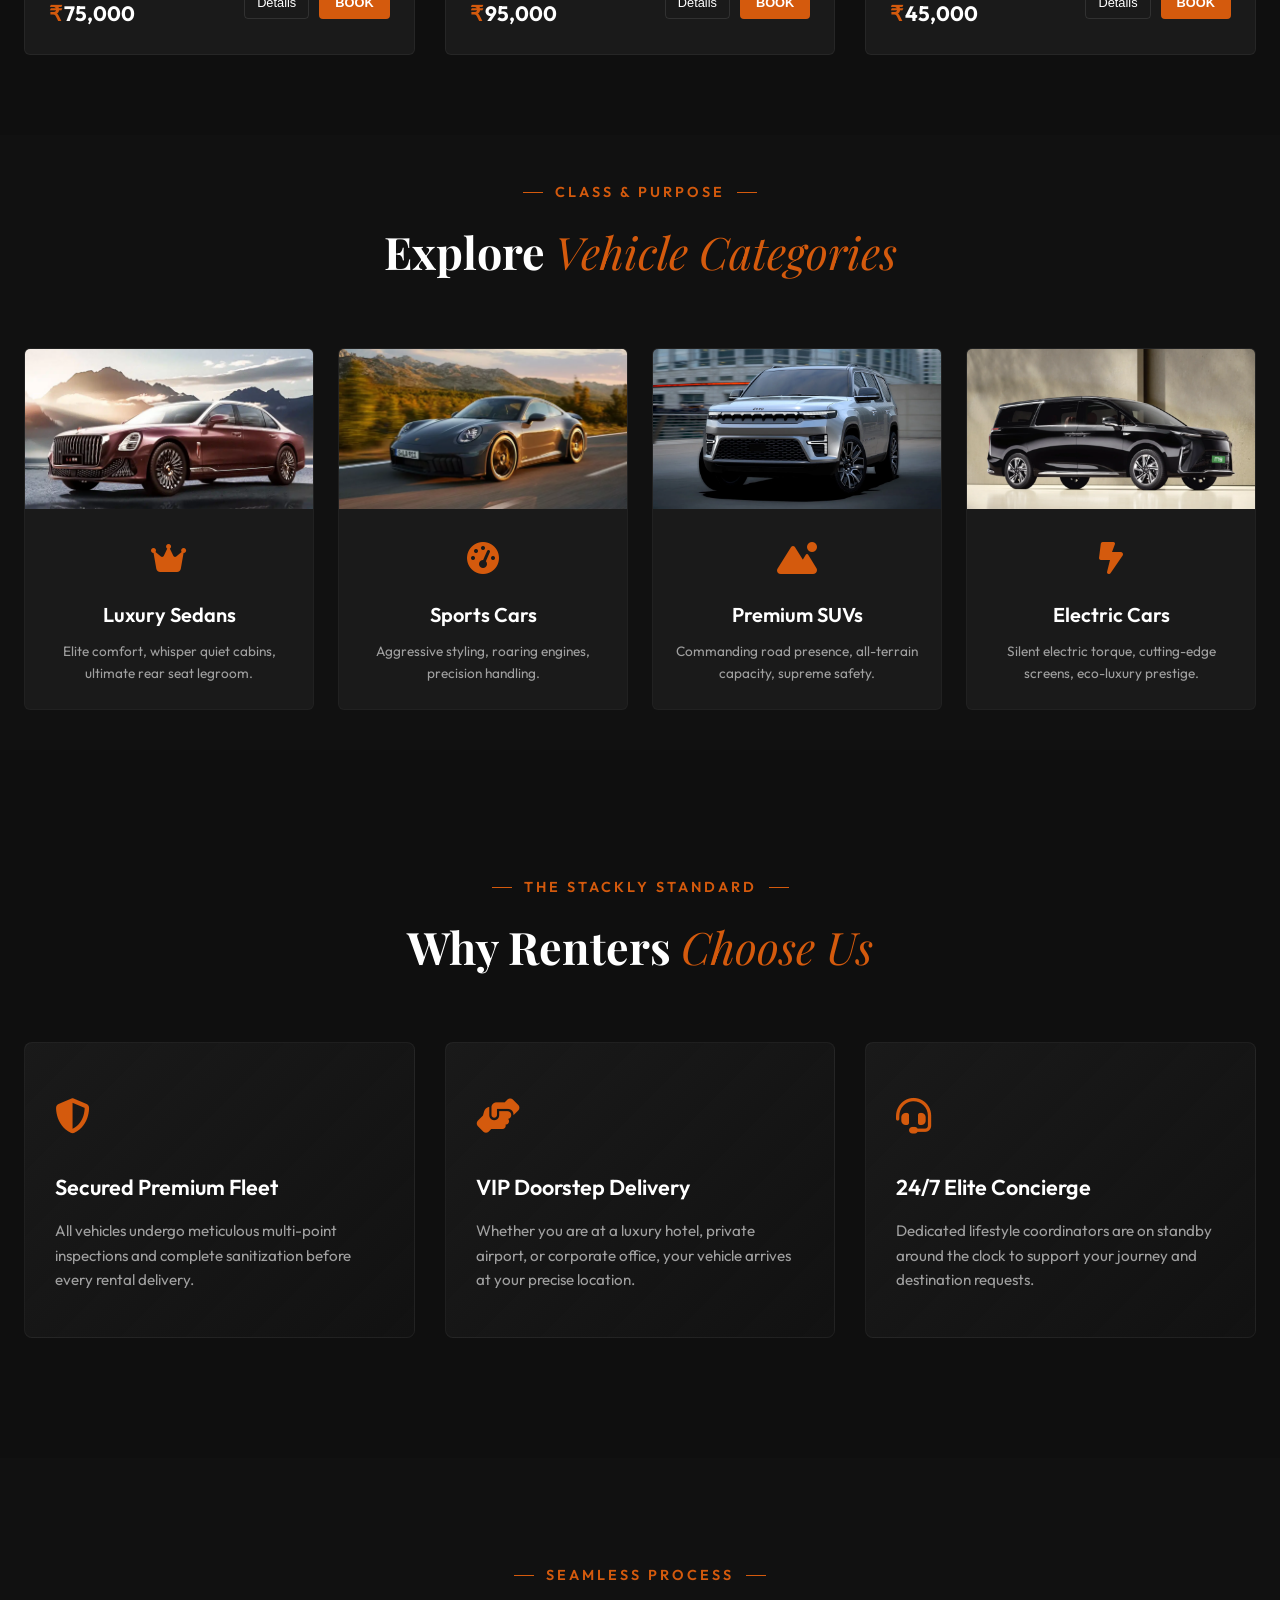
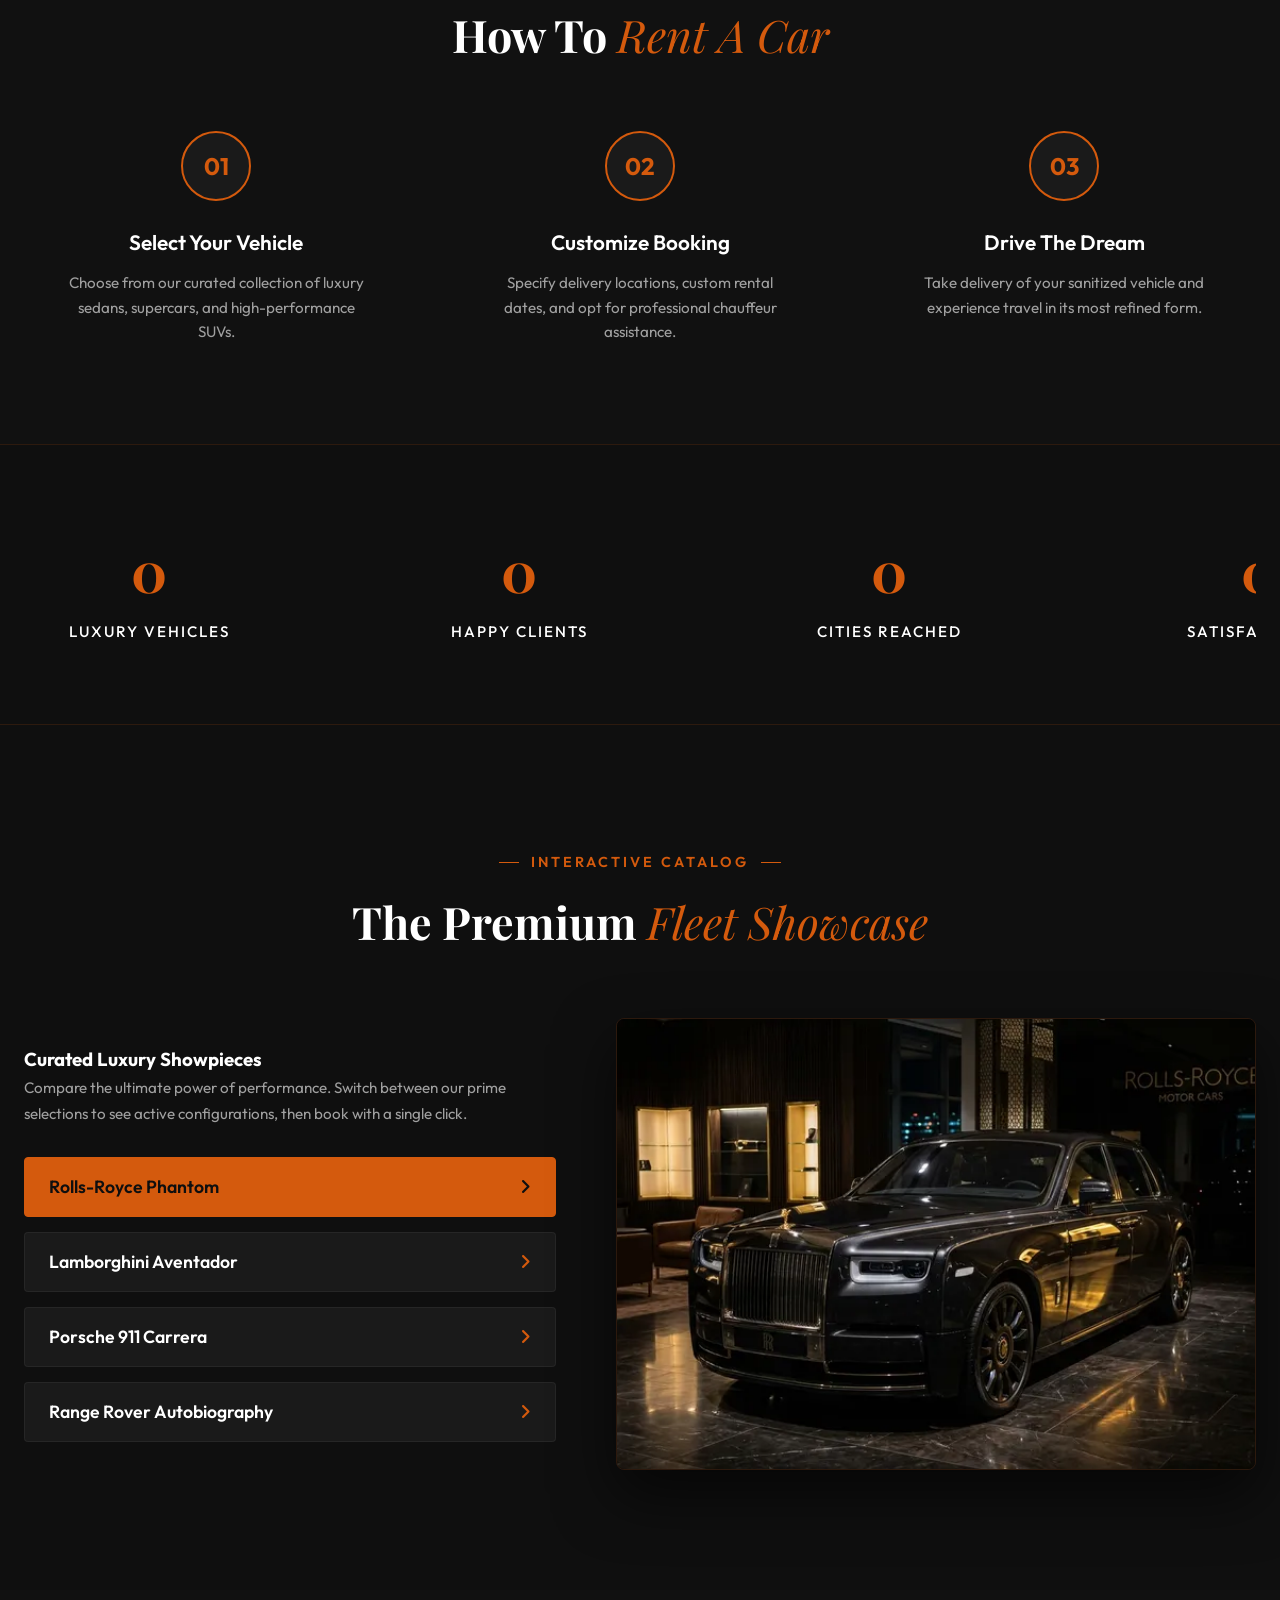
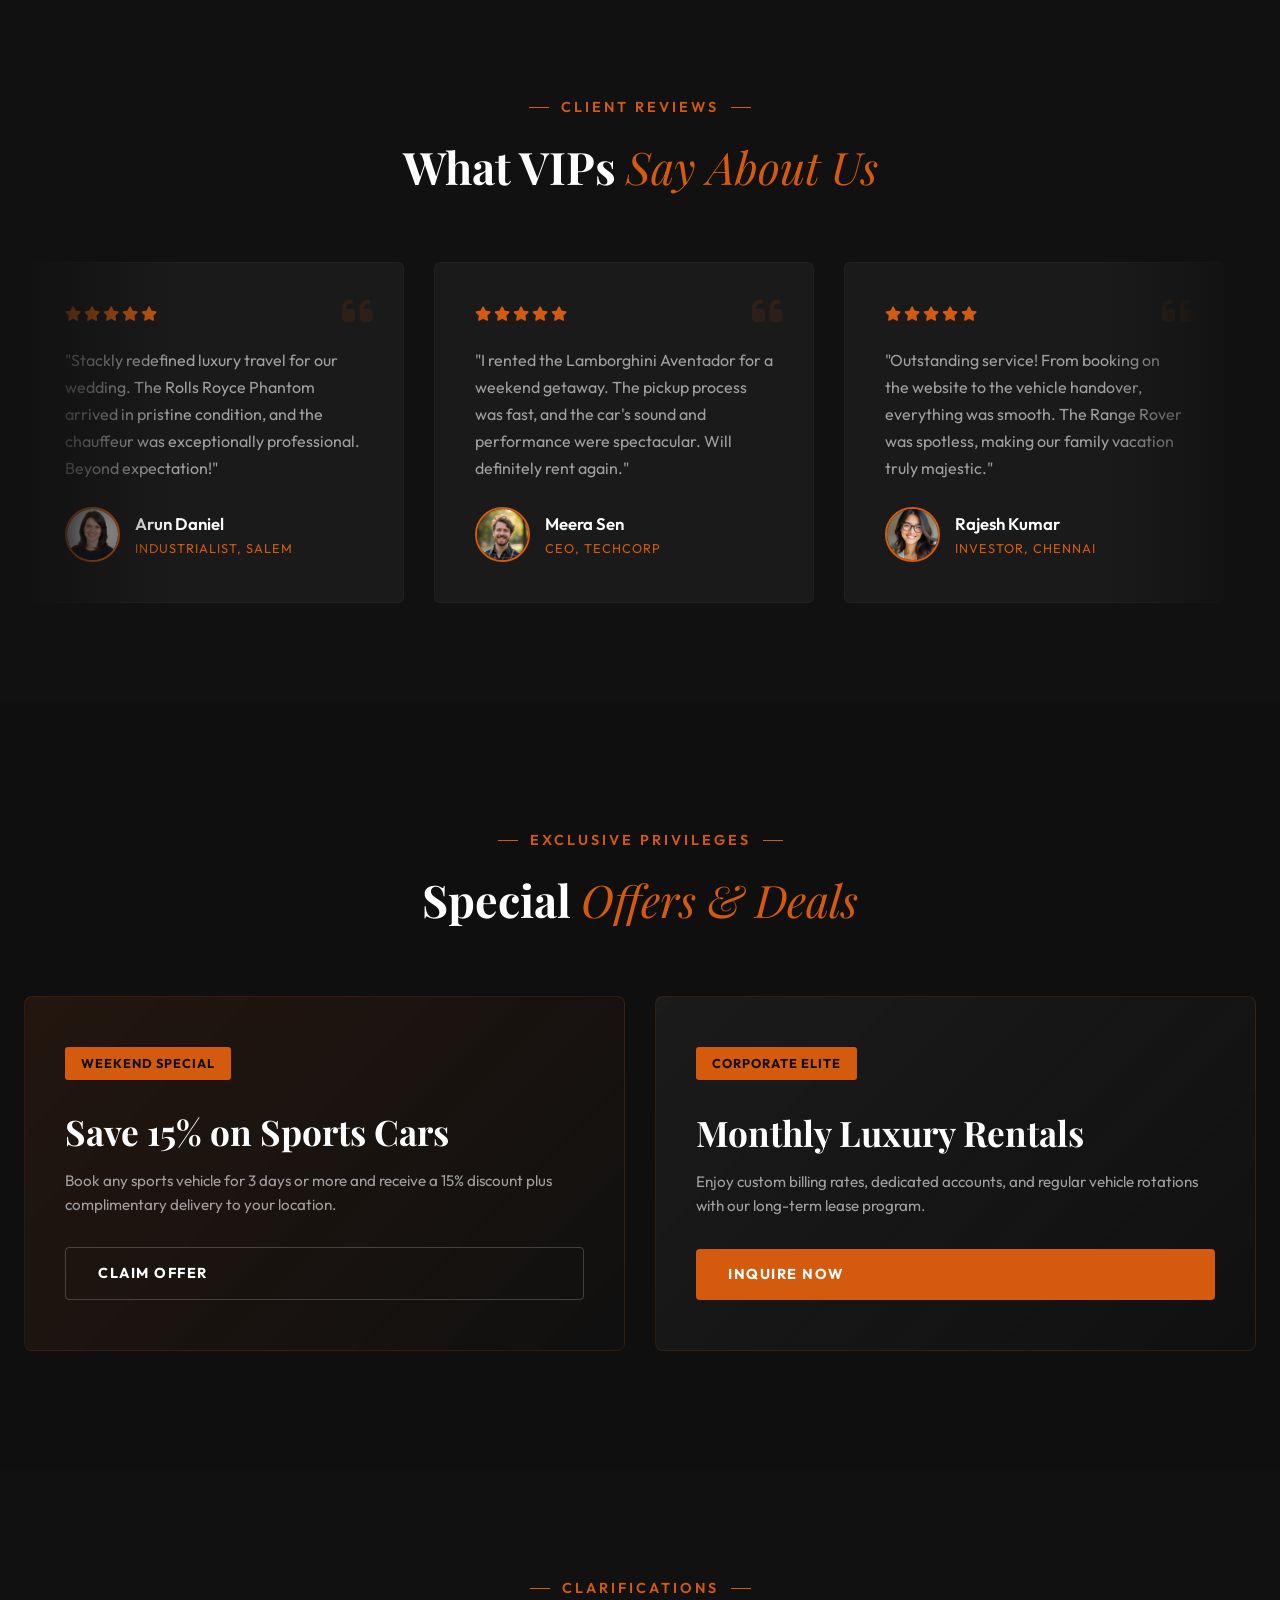
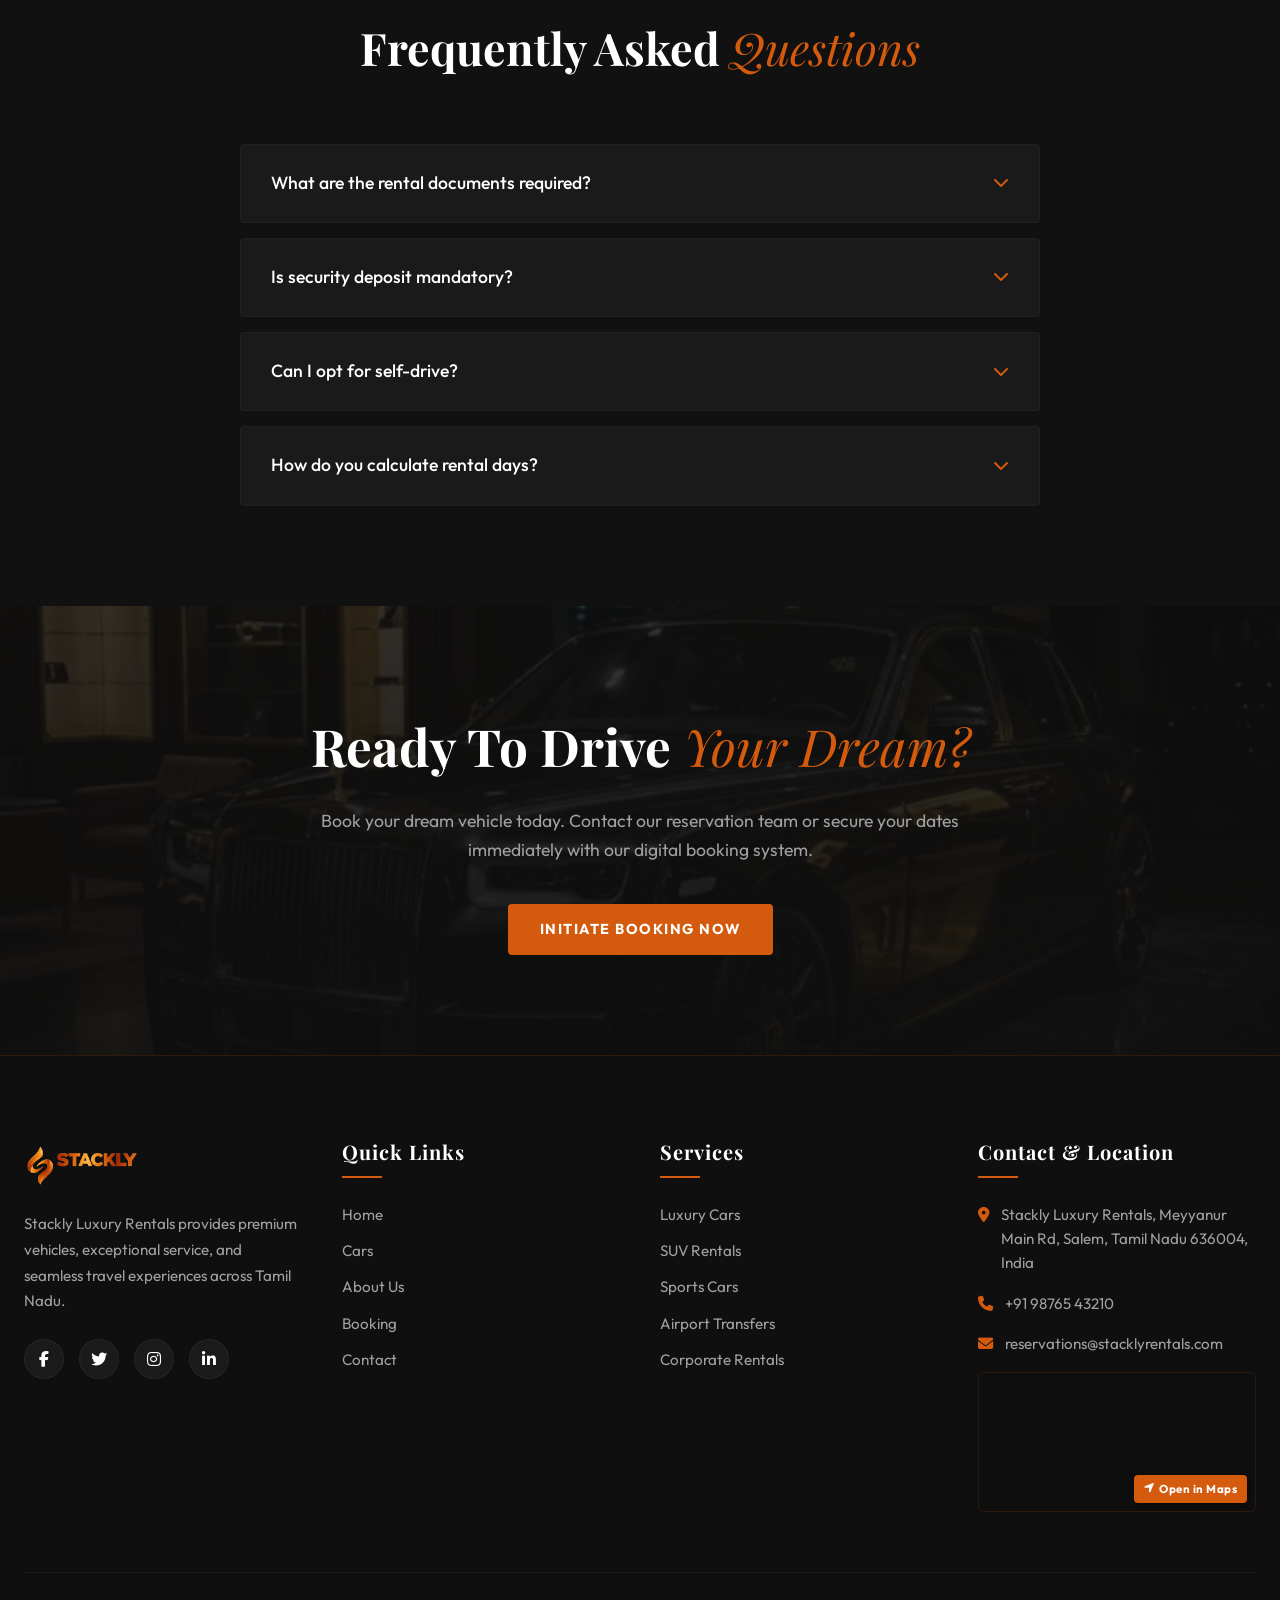
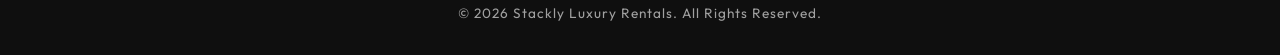
==== commit b5e66b17: "feat: Implement custom select dropdowns across multiple pages - Added custom select dropdowns for ve" ====
--- a/index.html
+++ b/index.html
@@ -2090,14 +2090,26 @@
                     <!-- Panel is appended to <body> at runtime by JS (position:fixed escapes stacking contexts) -->
                 </div>
                 <div class="search-group">
-                    <label class="search-label"><i class="fa-solid fa-location-dot"></i> Pickup Location</label>
-                    <select id="search-pickup-loc" class="search-input" required>
-                        <option value="" disabled selected>Select location</option>
-                        <option value="Salem">Salem Office</option>
-                        <option value="Chennai">Chennai Airport</option>
-                        <option value="Coimbatore">Coimbatore Airport</option>
-                        <option value="Madurai">Madurai Office</option>
-                    </select>
+                    <label class="search-label" id="loc-label"><i class="fa-solid fa-location-dot"></i> Pickup Location</label>
+                    <div class="custom-select-wrapper"
+                         role="combobox"
+                         aria-haspopup="listbox"
+                         aria-expanded="false"
+                         aria-labelledby="loc-label"
+                         id="loc-combobox">
+                        <button type="button"
+                                class="custom-select-trigger"
+                                id="loc-trigger"
+                                aria-controls="loc-panel"
+                                tabindex="0">
+                            <span class="trigger-text" id="loc-trigger-text">Select location</span>
+                            <span class="trigger-arrow" aria-hidden="true">
+                                <svg xmlns="http://www.w3.org/2000/svg" width="16" height="16" viewBox="0 0 24 24" fill="none" stroke="currentColor" stroke-width="2.5" stroke-linecap="round" stroke-linejoin="round"><polyline points="6 9 12 15 18 9"></polyline></svg>
+                            </span>
+                        </button>
+                        <!-- Value holder read by handleQuickSearch -->
+                        <input type="hidden" id="search-pickup-loc" class="custom-select-value" value="">
+                    </div>
                 </div>
                 <div class="search-group">
                     <label class="search-label"><i class="fa-solid fa-calendar-days"></i> Pickup Date</label>
@@ -2984,6 +2996,16 @@
             const pickupDate = document.getElementById('search-pickup-date').value;
             const returnDate = document.getElementById('search-return-date').value;
 
+            if (!pickupLoc) {
+                const trigger = document.getElementById('loc-trigger');
+                if (trigger) {
+                    trigger.style.borderColor = '#EF4444';
+                    trigger.style.boxShadow = '0 0 0 3px rgba(239, 68, 68, 0.25)';
+                    trigger.scrollIntoView({ behavior: 'smooth', block: 'center' });
+                }
+                return;
+            }
+
             // Save search params to sessionStorage for booking.html to pick up
             sessionStorage.setItem('search_category', category);
             sessionStorage.setItem('search_pickup_loc', pickupLoc);
@@ -3141,6 +3163,143 @@
             // Build after DOM is ready
             buildPanel();
         })();
+
+        /* ============================================================
+           CUSTOM PICKUP LOCATION DROPDOWN — Cross-Browser Safe
+        ============================================================ */
+        (function () {
+            var OPTIONS = [
+                { value: 'Salem',      label: 'Salem Office'      },
+                { value: 'Chennai',    label: 'Chennai Airport'    },
+                { value: 'Coimbatore', label: 'Coimbatore Airport' },
+                { value: 'Madurai',    label: 'Madurai Office'     }
+            ];
+
+            var trigger      = document.getElementById('loc-trigger');
+            var triggerText  = document.getElementById('loc-trigger-text');
+            var valueInput   = document.getElementById('search-pickup-loc');
+            var combobox     = document.getElementById('loc-combobox');
+            var selectedVal  = '';
+            var panel        = null;
+            var isOpen       = false;
+
+            function buildPanel() {
+                panel = document.createElement('div');
+                panel.className = 'custom-select-panel';
+                panel.id = 'loc-panel';
+                panel.setAttribute('role', 'listbox');
+                panel.setAttribute('aria-label', 'Pickup Location');
+
+                OPTIONS.forEach(function (opt) {
+                    var item = document.createElement('div');
+                    item.className = 'custom-select-option' + (opt.value === selectedVal ? ' selected' : '');
+                    item.textContent = opt.label;
+                    item.setAttribute('role', 'option');
+                    item.setAttribute('data-value', opt.value);
+                    item.setAttribute('aria-selected', opt.value === selectedVal ? 'true' : 'false');
+                    item.addEventListener('mousedown', function (e) {
+                        e.preventDefault();
+                        selectOption(opt.value, opt.label);
+                        closePanel();
+                    });
+                    panel.appendChild(item);
+                });
+
+                document.body.appendChild(panel);
+            }
+
+            function positionPanel() {
+                var rect = trigger.getBoundingClientRect();
+                var panelH = 240;
+                var spaceBelow = window.innerHeight - rect.bottom - 8;
+                var spaceAbove = rect.top - 8;
+
+                panel.style.left  = rect.left + 'px';
+                panel.style.width = rect.width + 'px';
+
+                if (spaceBelow >= Math.min(panelH, panel.scrollHeight) || spaceBelow >= spaceAbove) {
+                    panel.style.top    = (rect.bottom + 6) + 'px';
+                    panel.style.bottom = 'auto';
+                } else {
+                    panel.style.bottom = (window.innerHeight - rect.top + 6) + 'px';
+                    panel.style.top    = 'auto';
+                }
+            }
+
+            function openPanel() {
+                if (isOpen) return;
+                isOpen = true;
+                positionPanel();
+                panel.classList.add('is-open');
+                trigger.classList.add('open');
+                combobox.setAttribute('aria-expanded', 'true');
+                var sel = panel.querySelector('.selected');
+                if (sel) sel.scrollIntoView({ block: 'nearest' });
+            }
+
+            function closePanel() {
+                if (!isOpen) return;
+                isOpen = false;
+                panel.classList.remove('is-open');
+                trigger.classList.remove('open');
+                combobox.setAttribute('aria-expanded', 'false');
+            }
+
+            function selectOption(val, label) {
+                selectedVal = val;
+                valueInput.value = val;
+                triggerText.textContent = label;
+                
+                // Clear validation styles if selected
+                trigger.style.borderColor = '';
+                trigger.style.boxShadow = '';
+
+                panel.querySelectorAll('.custom-select-option').forEach(function (el) {
+                    var isSelected = el.getAttribute('data-value') === val;
+                    el.classList.toggle('selected', isSelected);
+                    el.setAttribute('aria-selected', isSelected ? 'true' : 'false');
+                });
+            }
+
+            trigger.addEventListener('click', function (e) {
+                e.stopPropagation();
+                if (isOpen) { closePanel(); } else { openPanel(); }
+            });
+
+            trigger.addEventListener('keydown', function (e) {
+                var opts = panel ? panel.querySelectorAll('.custom-select-option') : [];
+                var cur  = panel ? panel.querySelector('.selected') : null;
+                var idx  = cur ? Array.prototype.indexOf.call(opts, cur) : -1;
+
+                if (e.key === 'Enter' || e.key === ' ') {
+                    e.preventDefault();
+                    if (isOpen) { closePanel(); } else { openPanel(); }
+                } else if (e.key === 'ArrowDown') {
+                    e.preventDefault();
+                    if (!isOpen) { openPanel(); }
+                    var next = opts[Math.min(idx + 1, opts.length - 1)];
+                    if (next) { selectOption(next.getAttribute('data-value'), next.textContent); }
+                } else if (e.key === 'ArrowUp') {
+                    e.preventDefault();
+                    if (!isOpen) { openPanel(); }
+                    var prev = opts[Math.max(idx - 1, 0)];
+                    if (prev) { selectOption(prev.getAttribute('data-value'), prev.textContent); }
+                } else if (e.key === 'Escape' || e.key === 'Tab') {
+                    closePanel();
+                }
+            });
+
+            document.addEventListener('click', function (e) {
+                if (isOpen && !trigger.contains(e.target) && (!panel || !panel.contains(e.target))) {
+                    closePanel();
+                }
+            });
+
+            window.addEventListener('resize', function () { if (isOpen) positionPanel(); }, { passive: true });
+            window.addEventListener('scroll', function () { if (isOpen) positionPanel(); }, { passive: true, capture: true });
+
+            buildPanel();
+        })();
     </script>
 </body>
 </html>
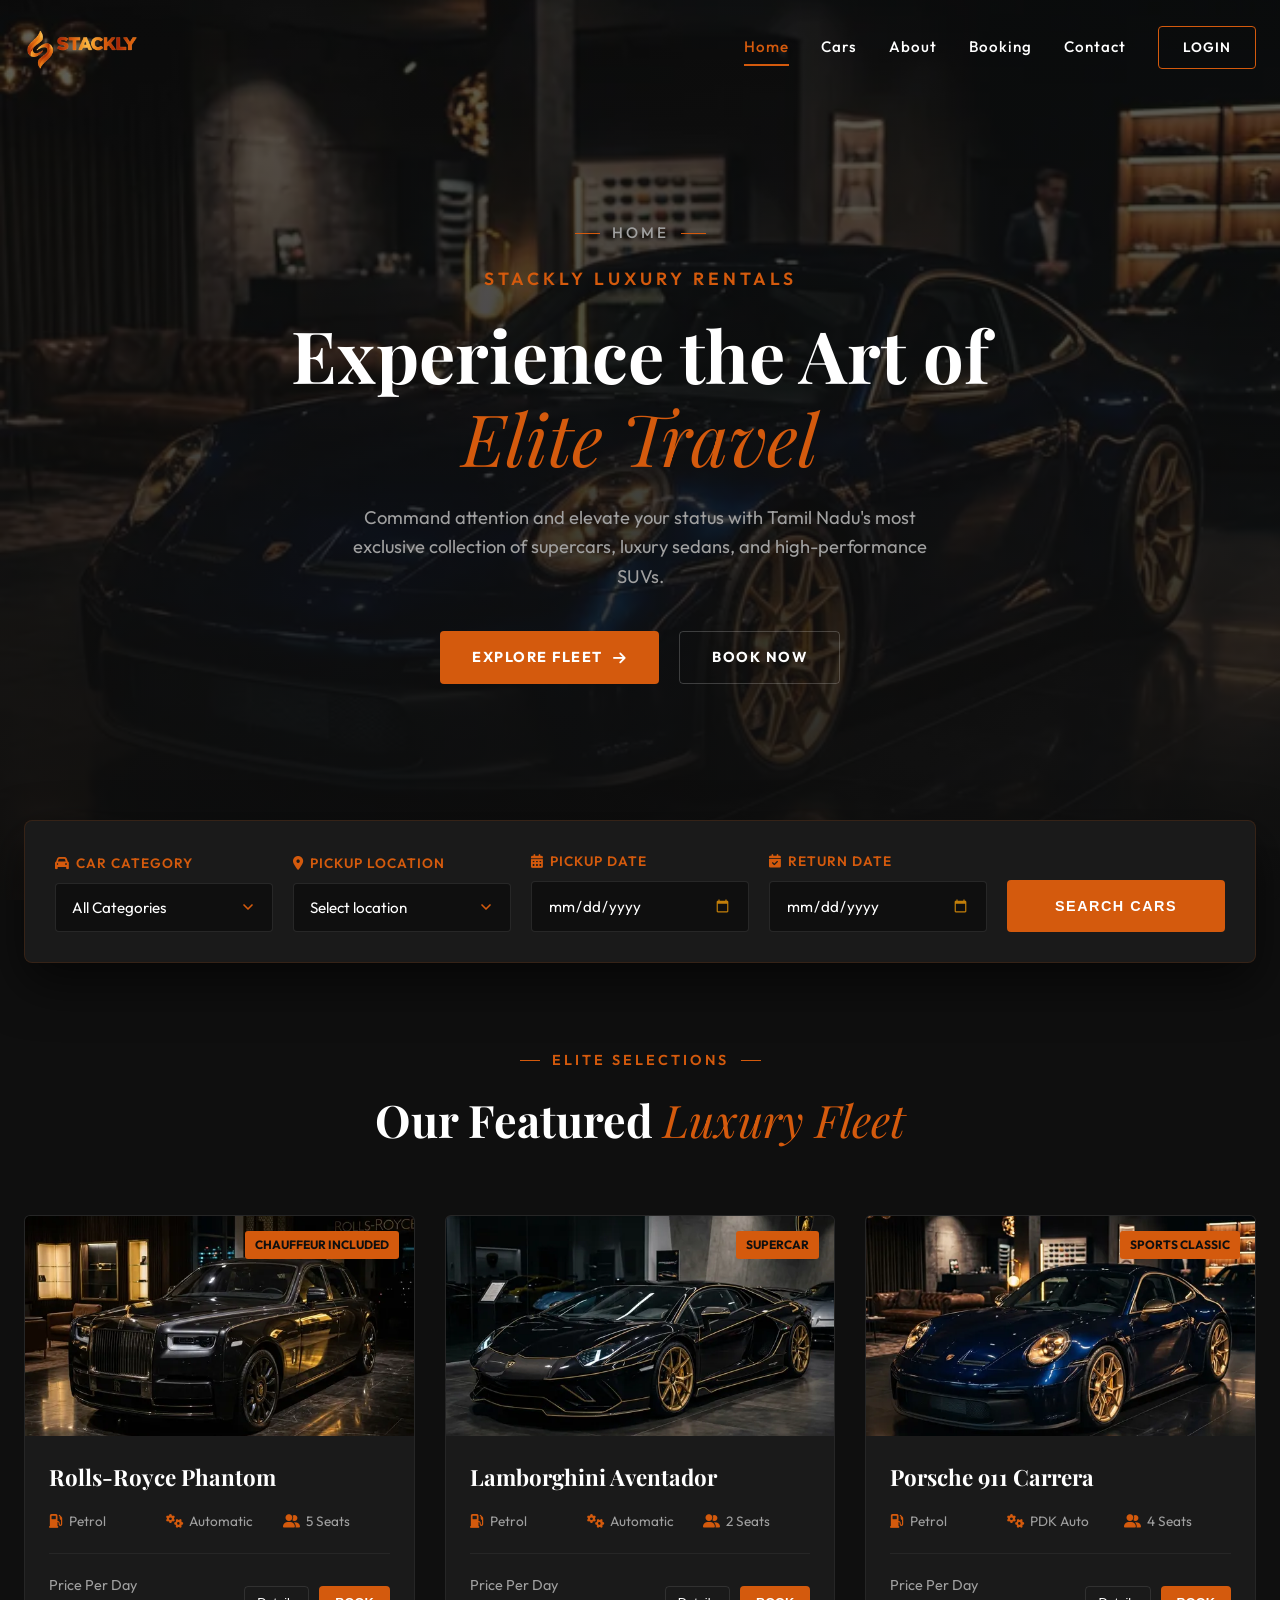
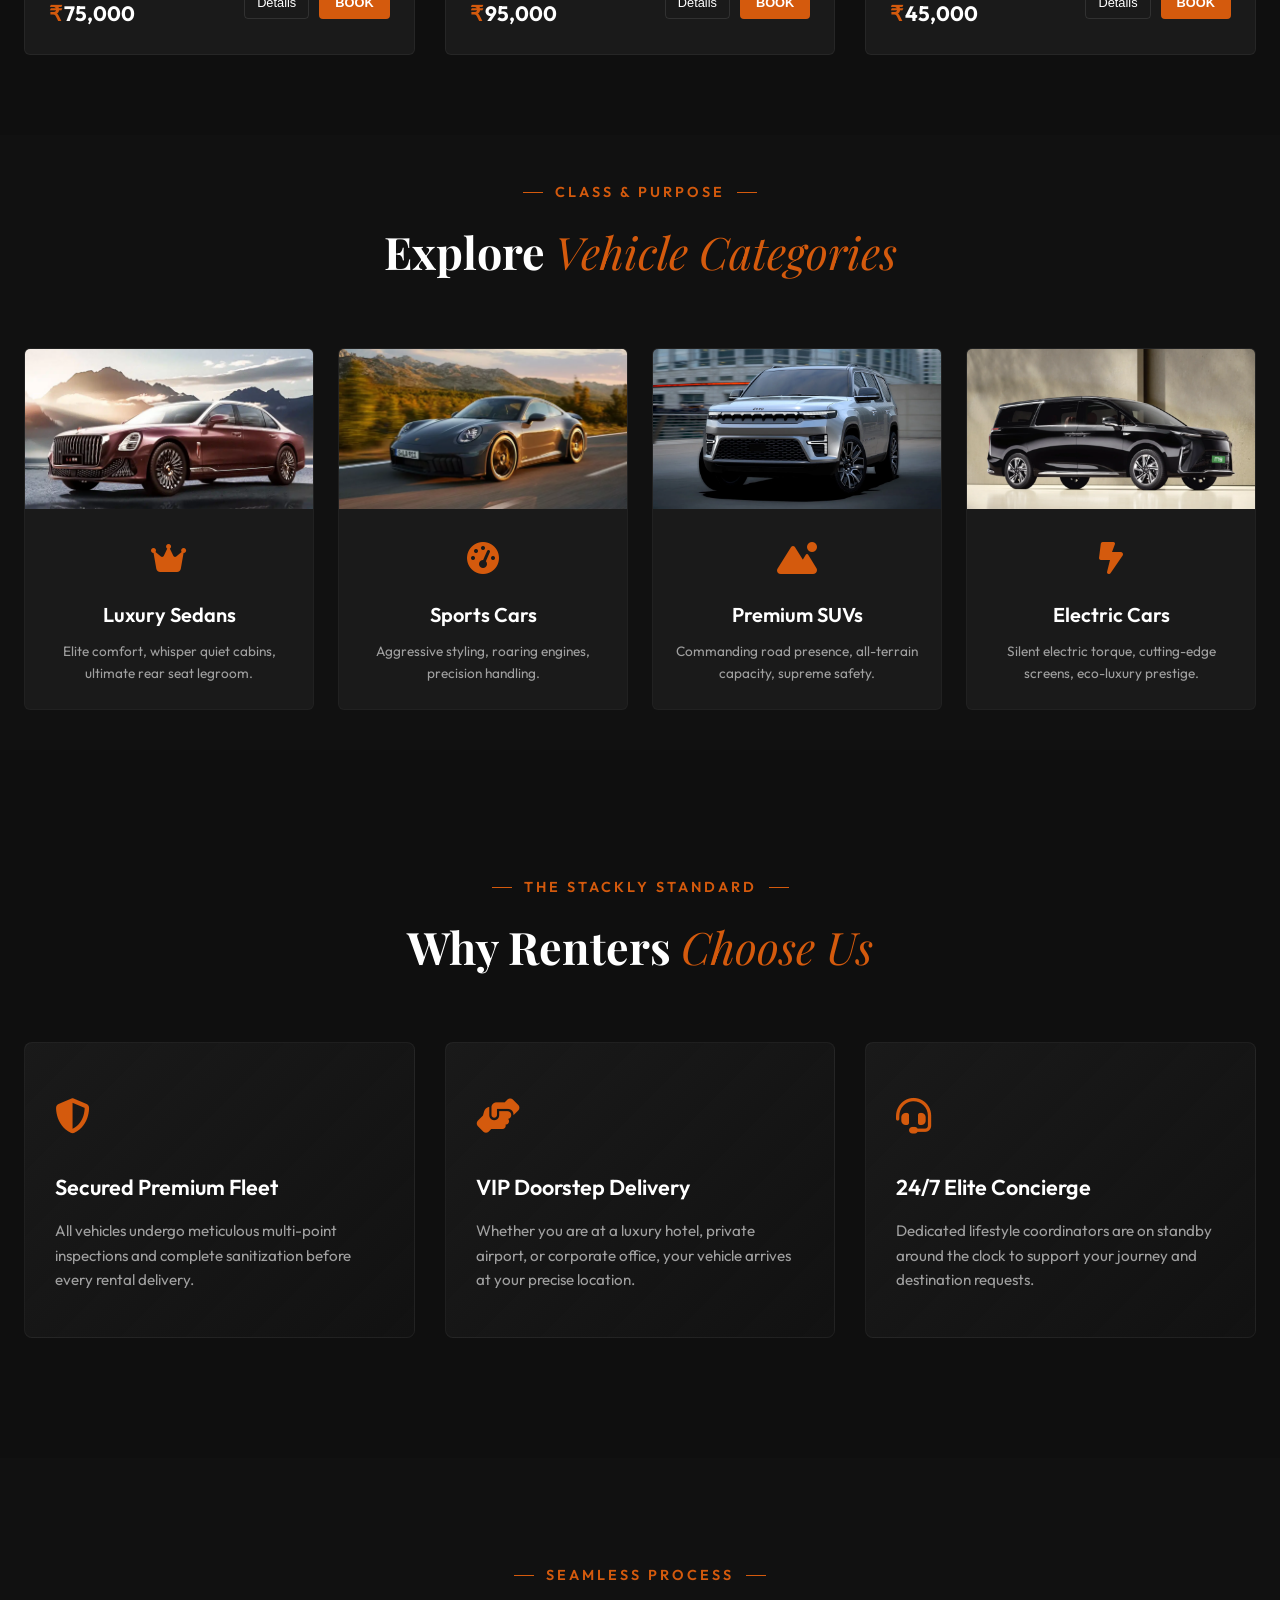
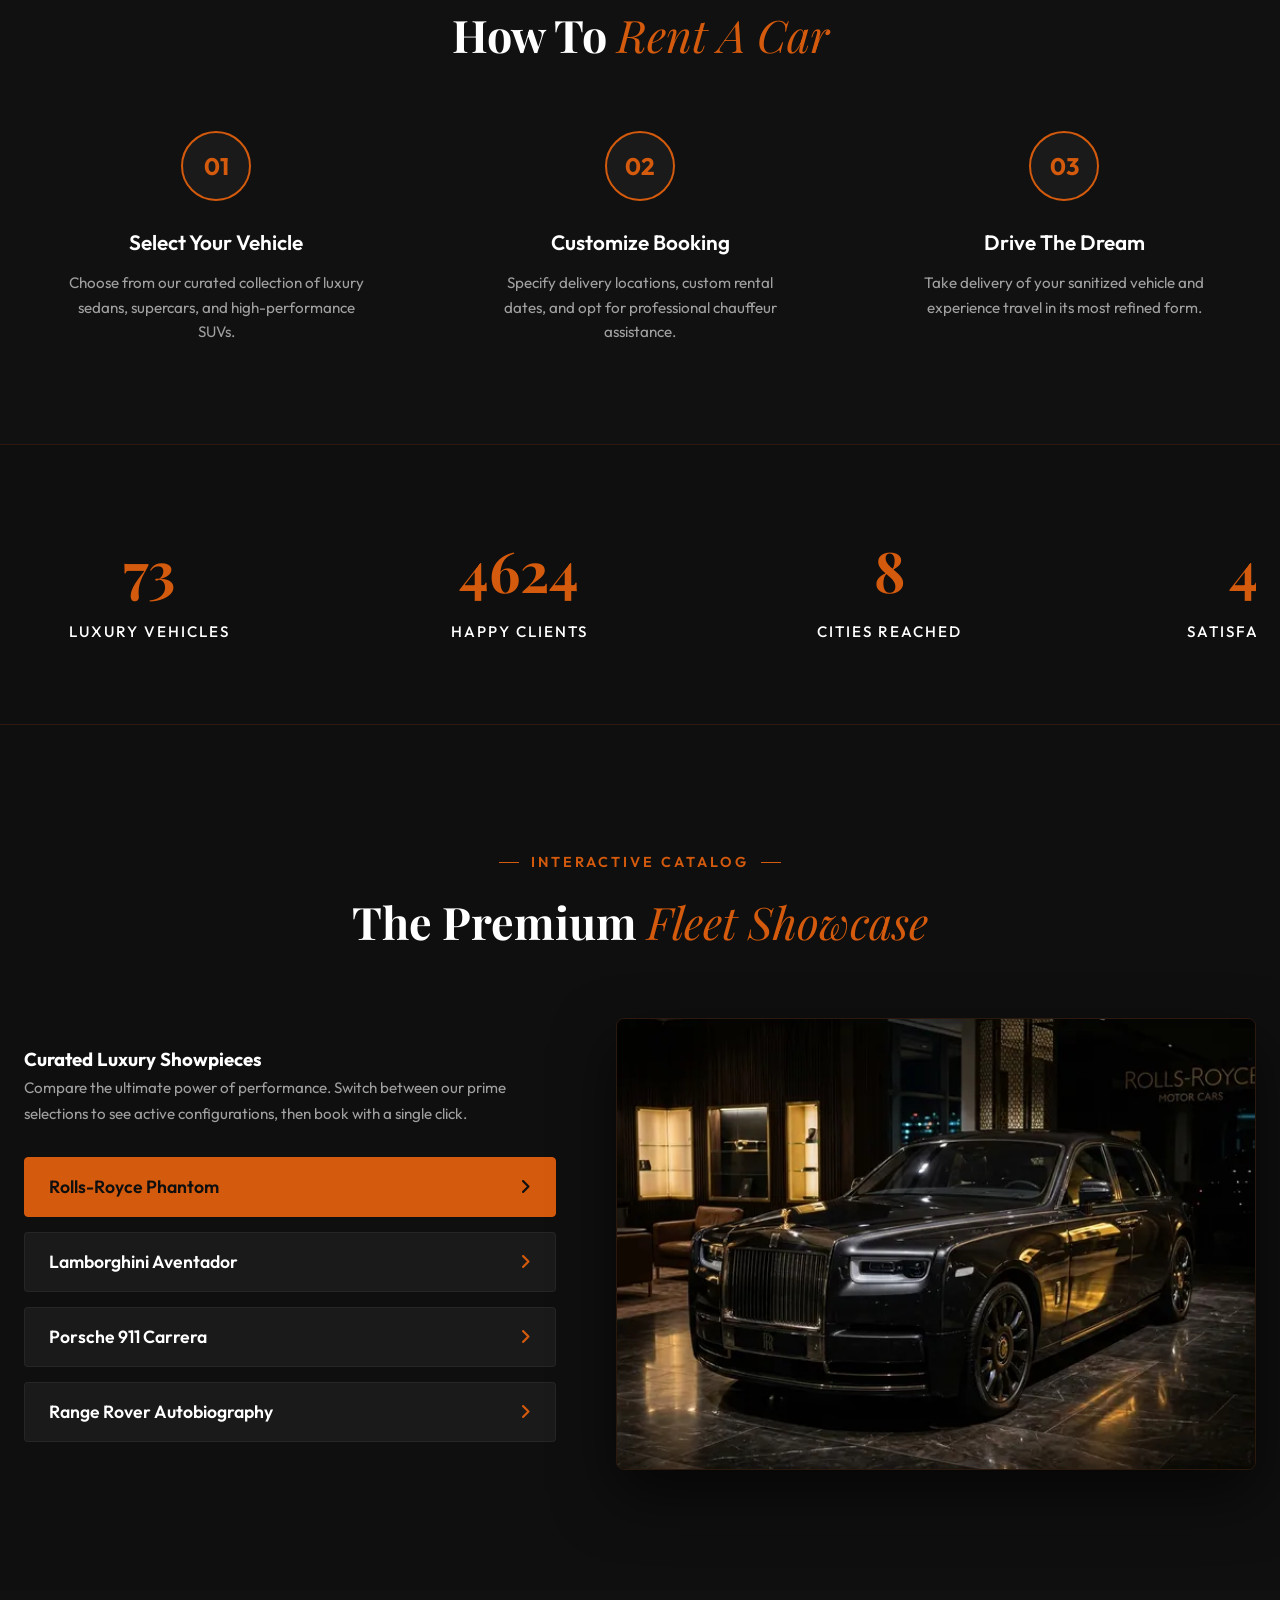
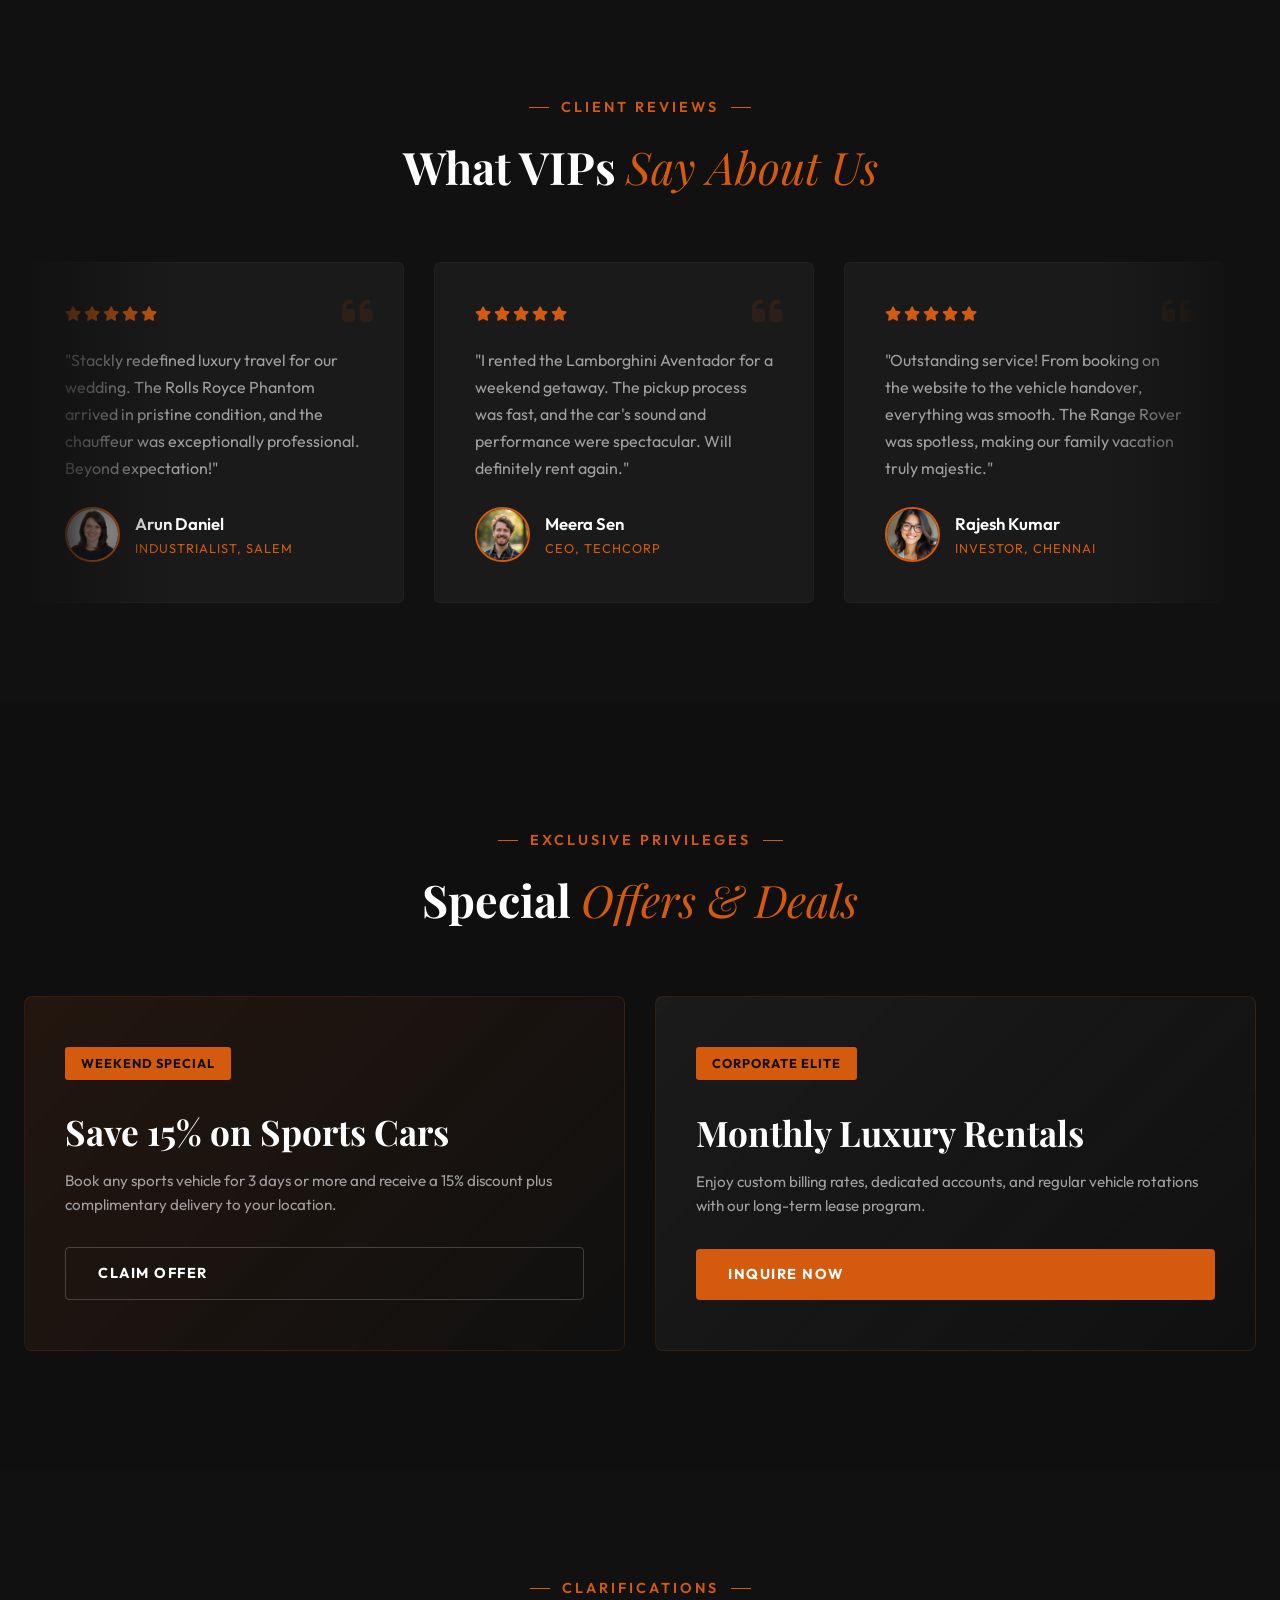
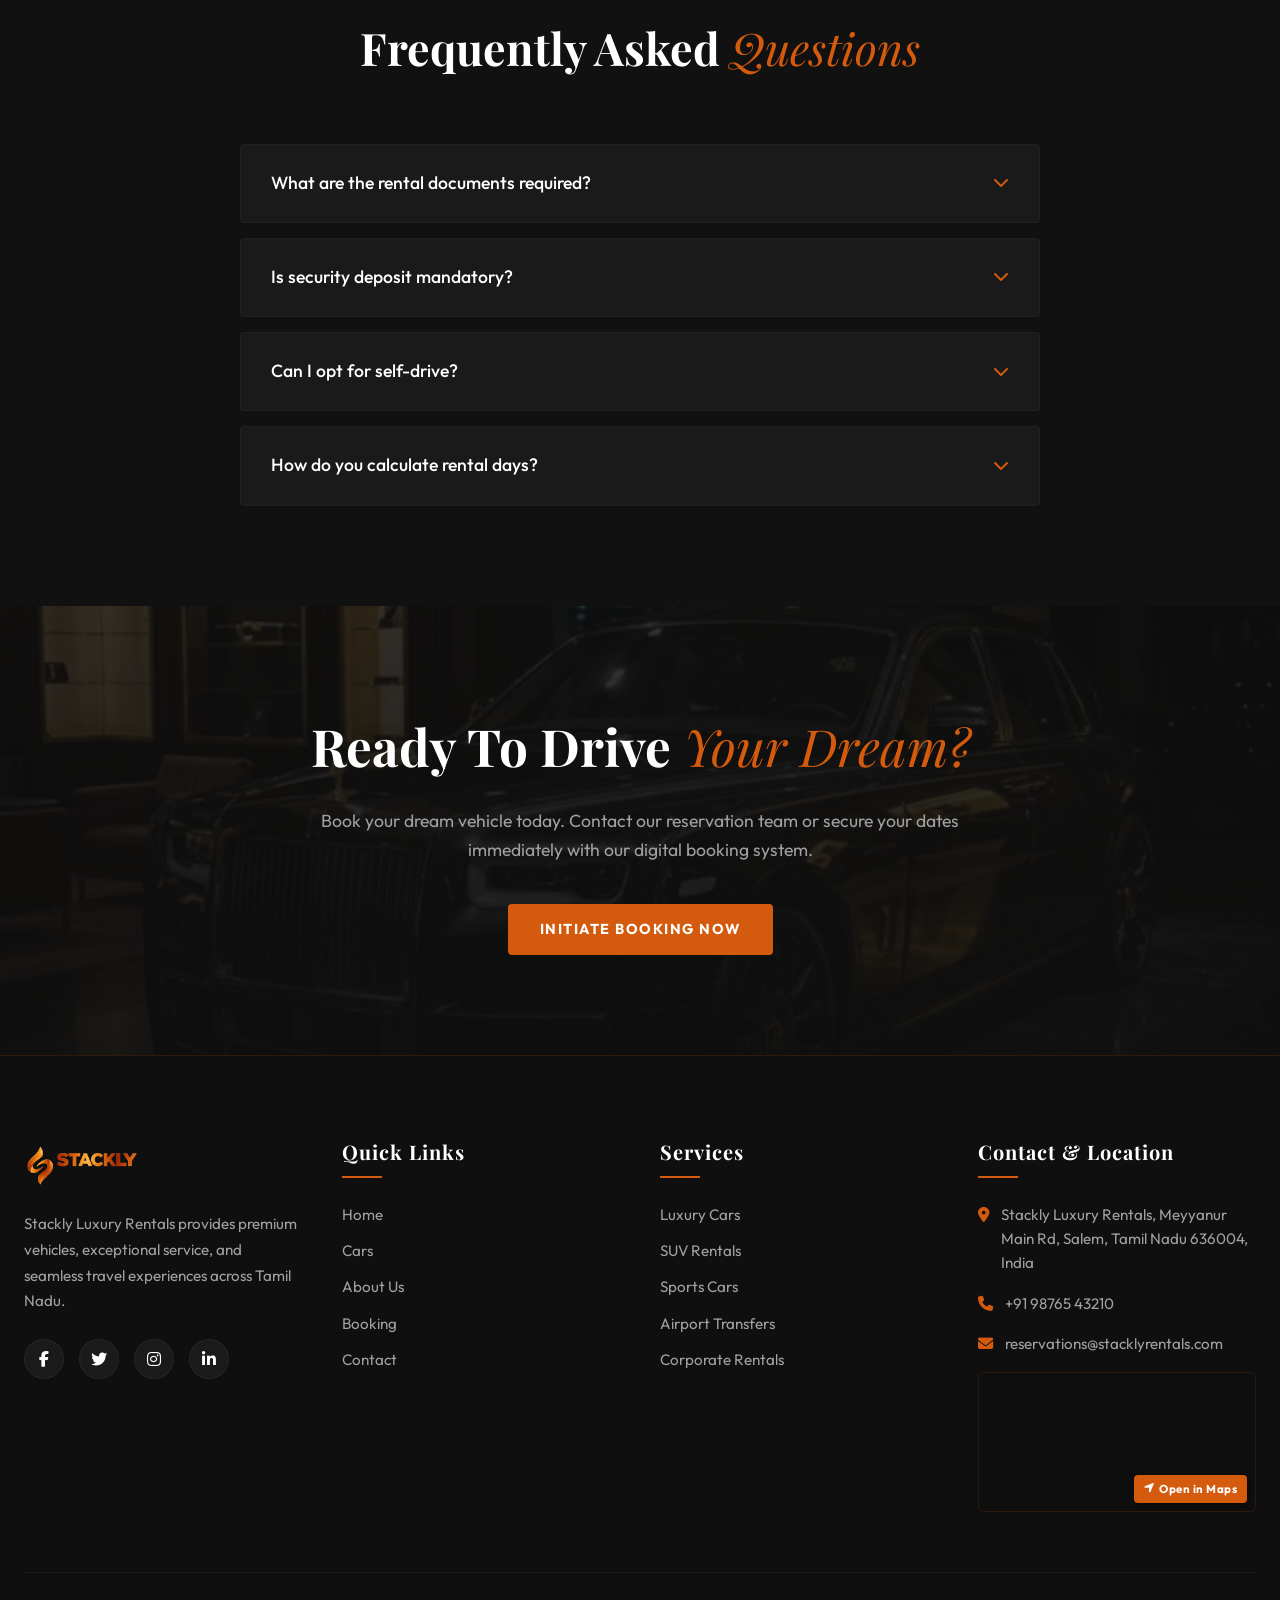
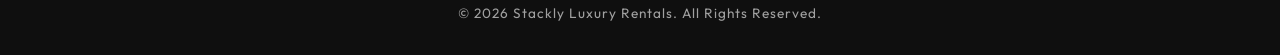
==== commit 446046f4: "Enhance UI: Update scroll event handling to close dropdown panels instead of repositioning them for " ====
--- a/index.html
+++ b/index.html
@@ -3158,7 +3158,7 @@
 
             // Reposition on resize/scroll (because panel is fixed)
             window.addEventListener('resize', function () { if (isOpen) positionPanel(); }, { passive: true });
-            window.addEventListener('scroll', function () { if (isOpen) positionPanel(); }, { passive: true, capture: true });
+            window.addEventListener('scroll', function () { if (isOpen) closePanel(); }, { passive: true, capture: true });
 
             // Build after DOM is ready
             buildPanel();
@@ -3296,7 +3296,7 @@
             });
 
             window.addEventListener('resize', function () { if (isOpen) positionPanel(); }, { passive: true });
-            window.addEventListener('scroll', function () { if (isOpen) positionPanel(); }, { passive: true, capture: true });
+            window.addEventListener('scroll', function () { if (isOpen) closePanel(); }, { passive: true, capture: true });
 
             buildPanel();
         })();
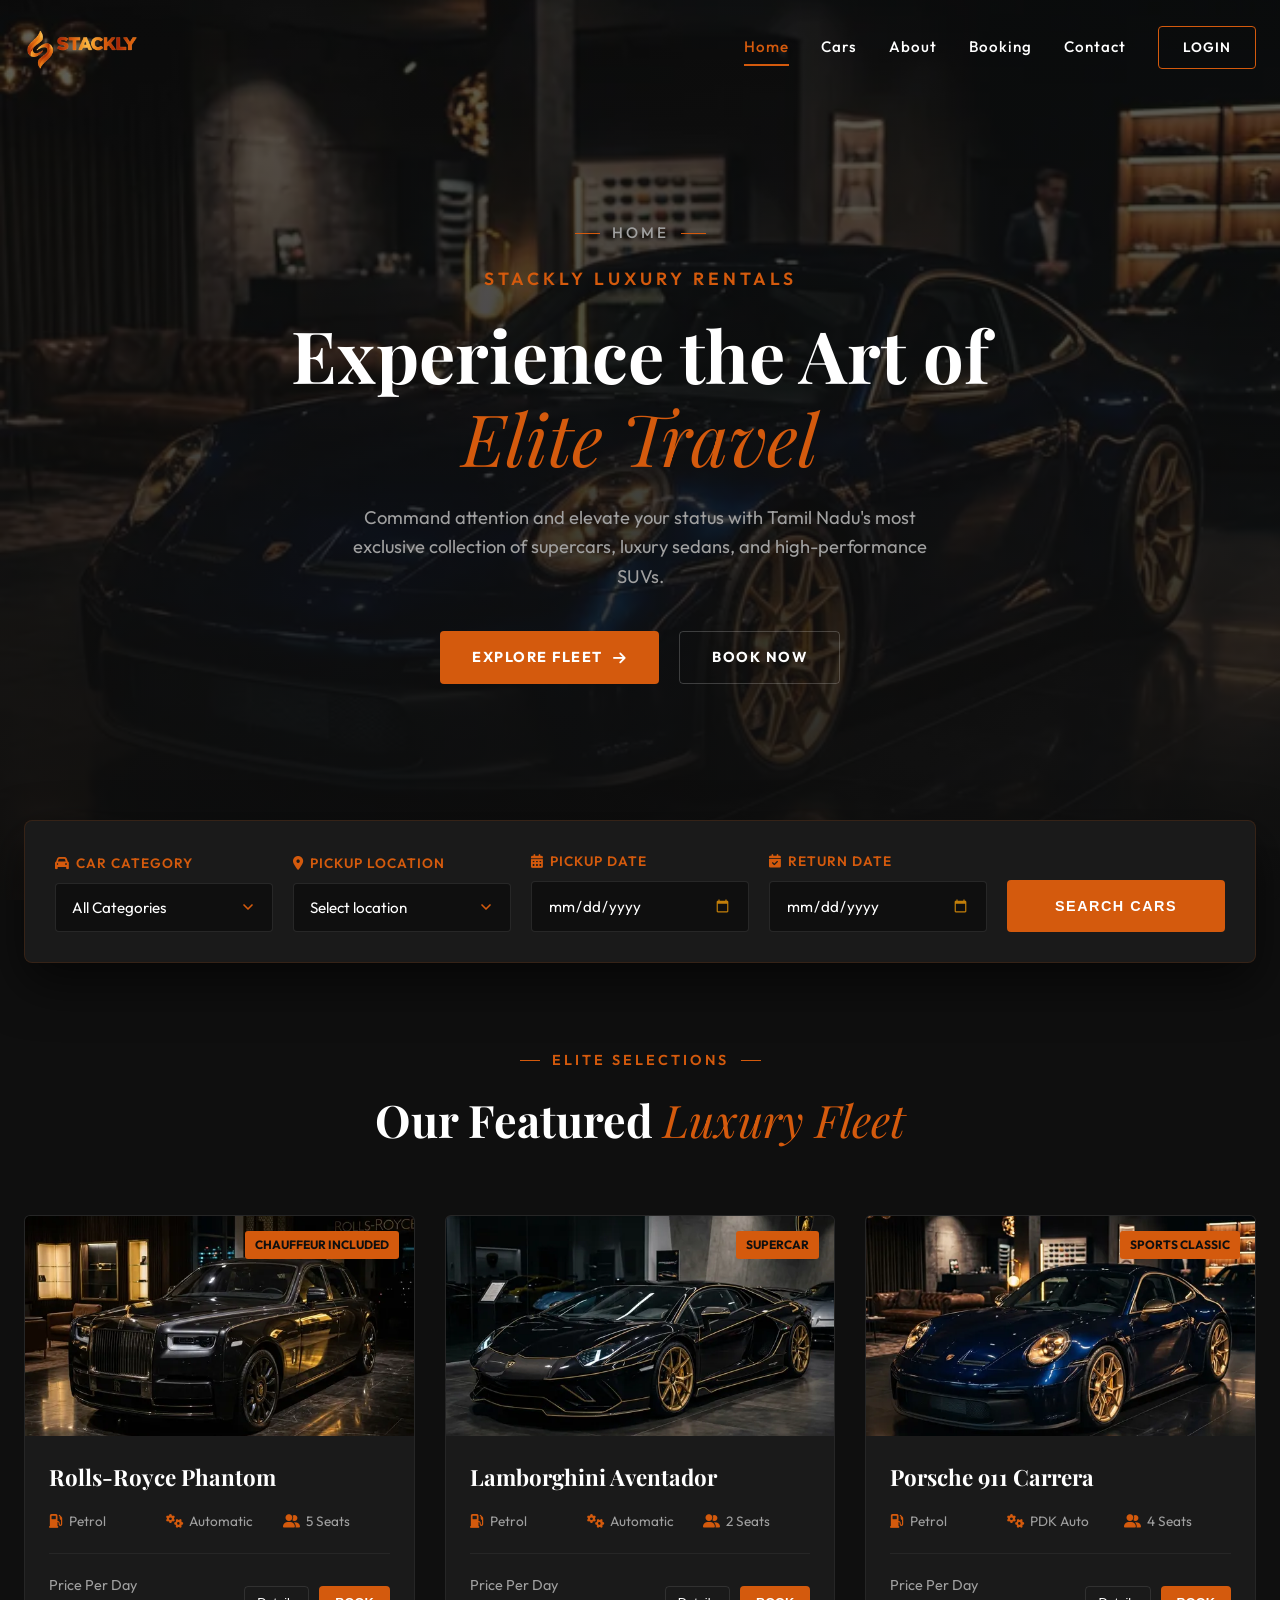
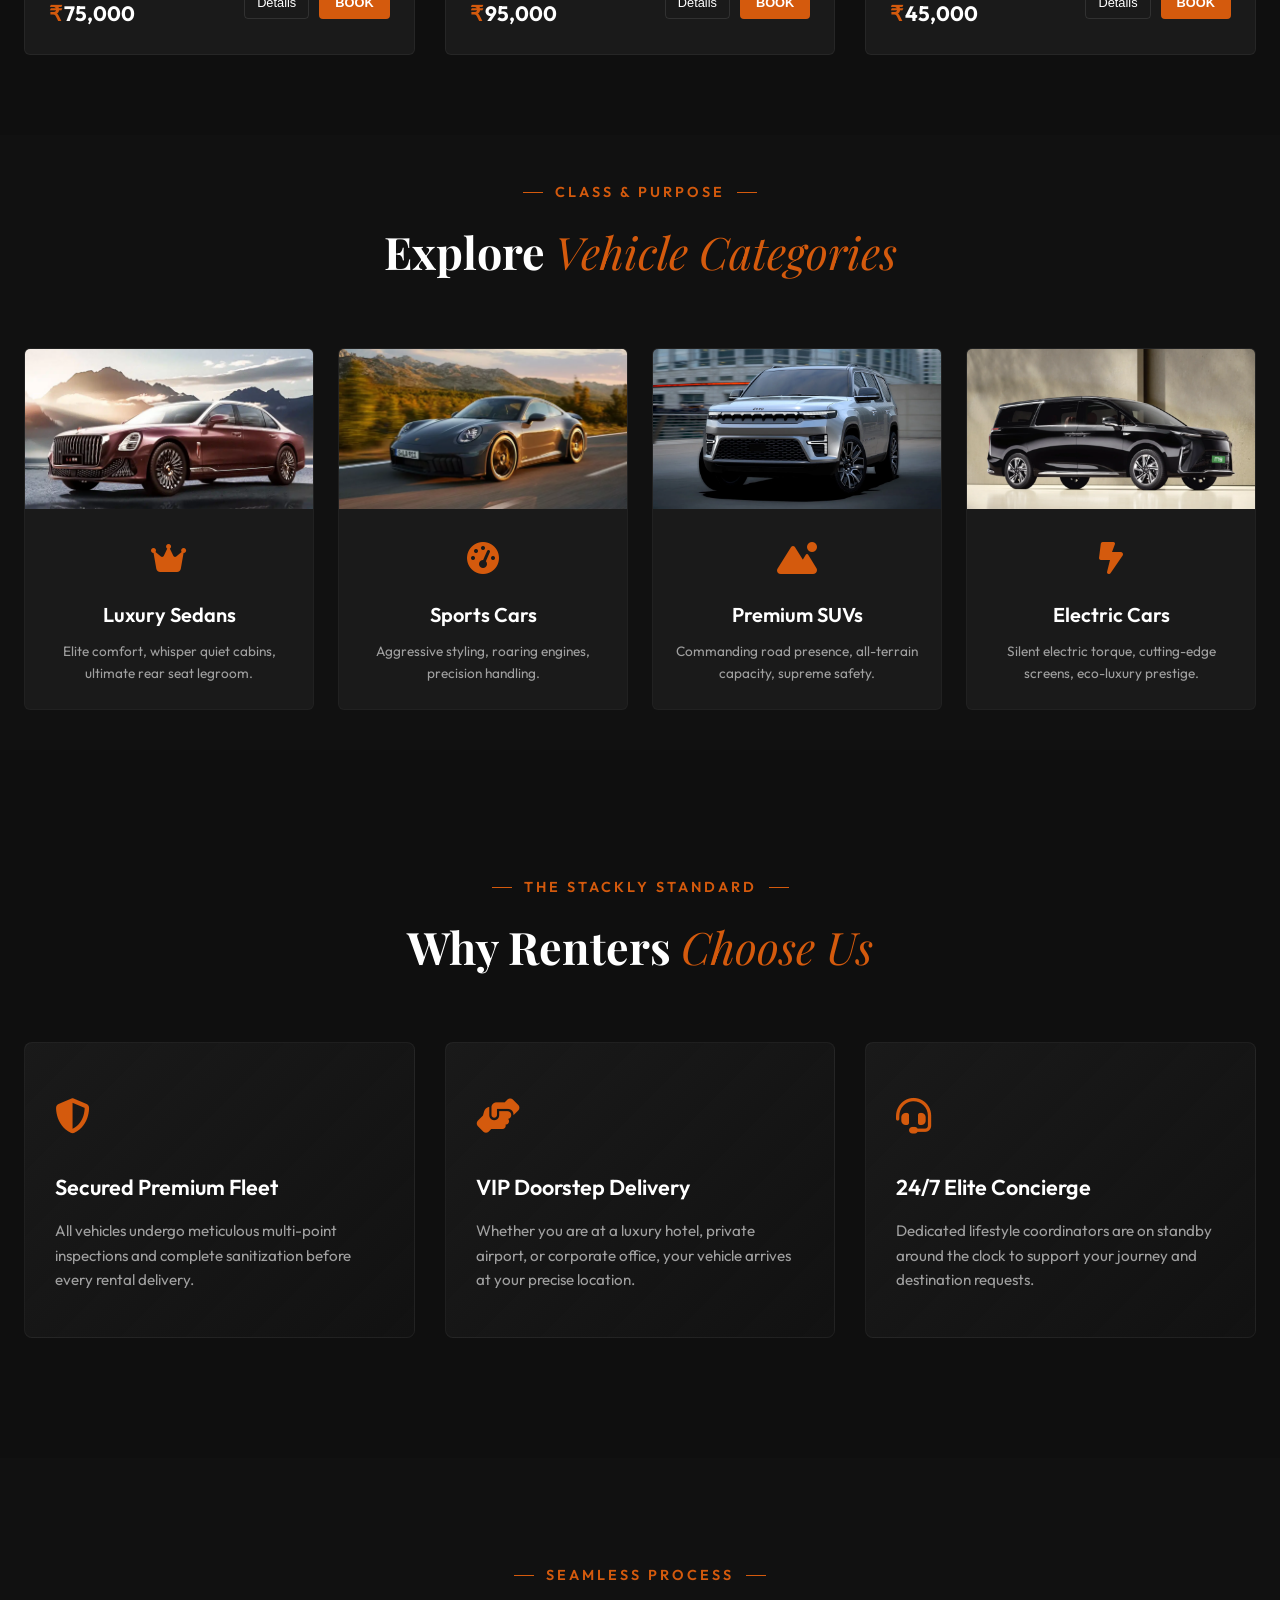
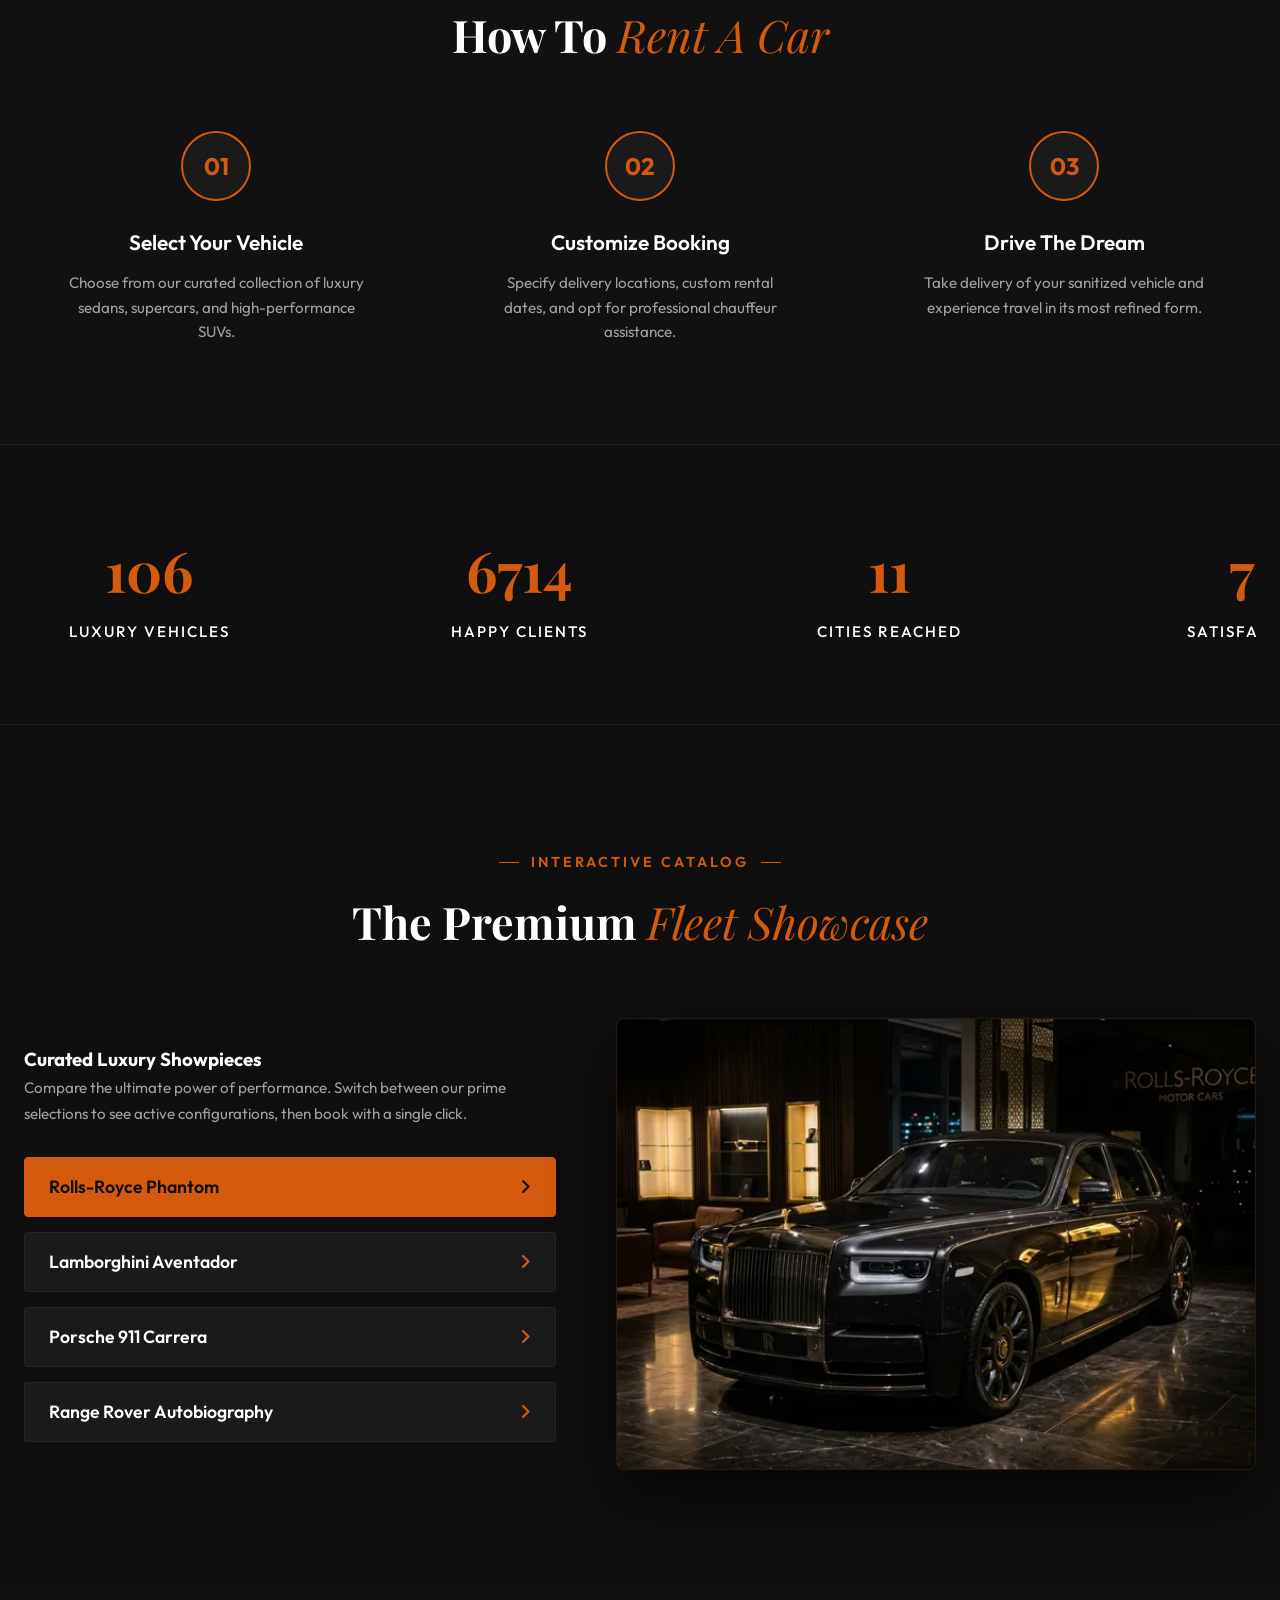
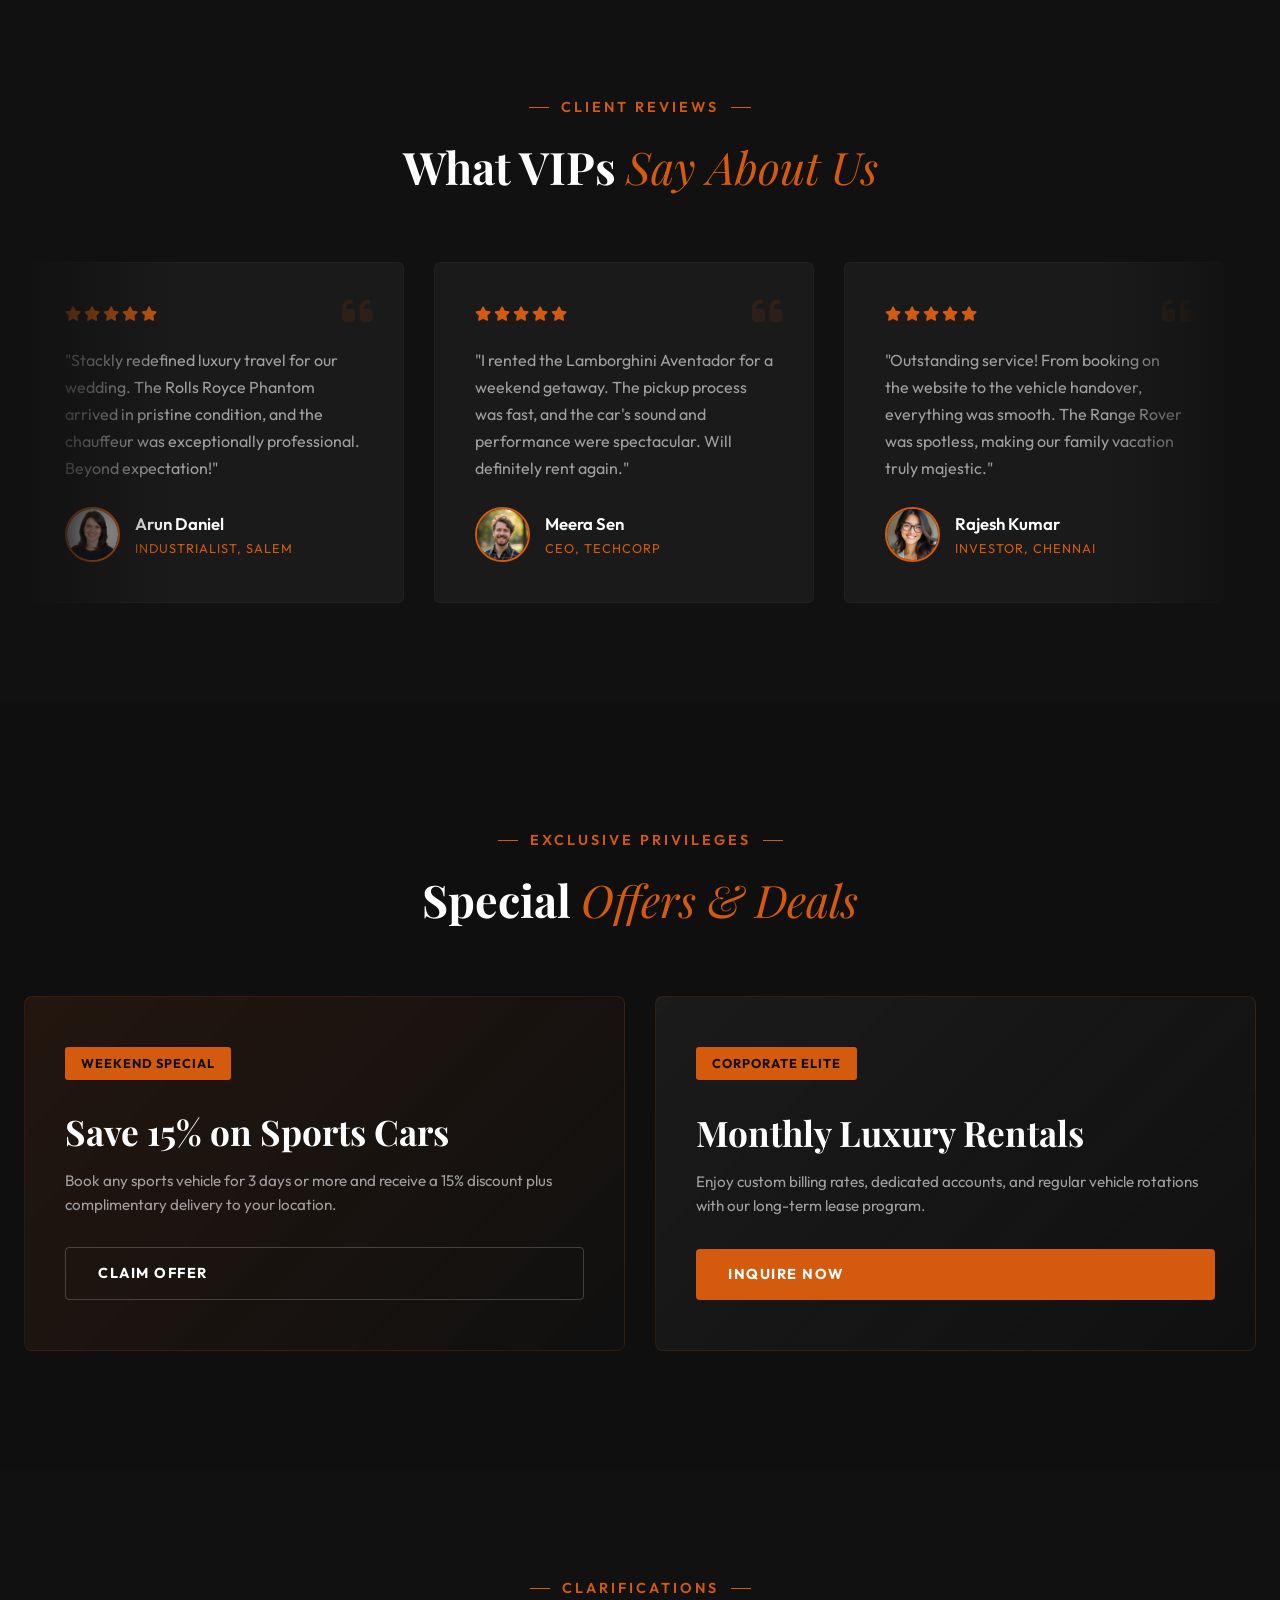
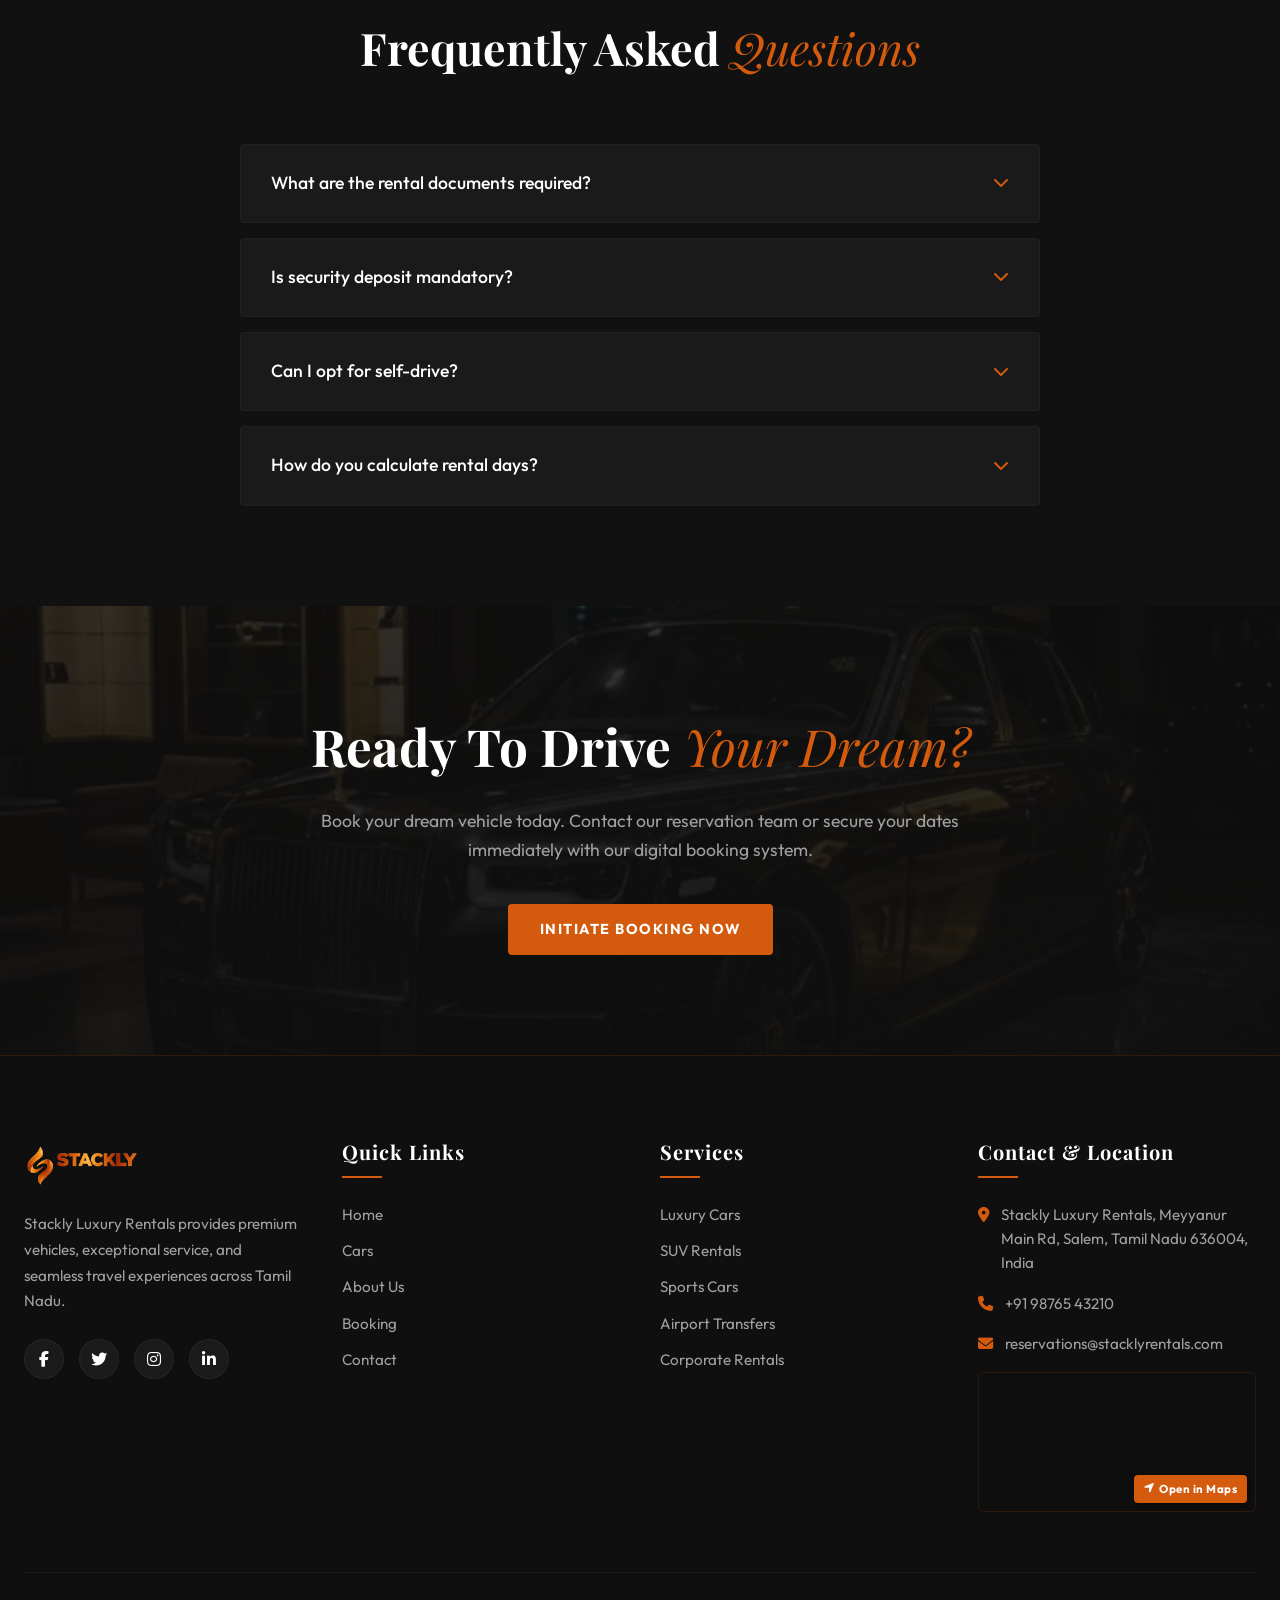
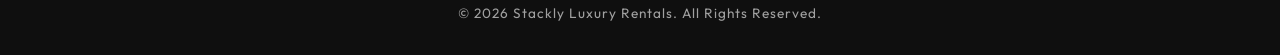
==== commit cb550bcf: "Enhance UI: Update z-index values for dropdowns and panels across multiple pages to improve layering" ====
--- a/index.html
+++ b/index.html
@@ -170,7 +170,7 @@
             top: 0;
             left: 0;
             width: 100%;
-            z-index: 1000;
+            z-index: 100000;
             transition: var(--transition);
             background: transparent;
             padding: 20px 0;
@@ -1932,7 +1932,7 @@
             border: 1px solid var(--glass-border);
             border-radius: 6px;
             box-shadow: 0 12px 40px rgba(0,0,0,0.7);
-            z-index: 99990;
+            z-index: 99000;
             overflow-y: auto;
             max-height: 240px;
             min-width: 160px;
@@ -3158,7 +3158,12 @@
 
             // Reposition on resize/scroll (because panel is fixed)
             window.addEventListener('resize', function () { if (isOpen) positionPanel(); }, { passive: true });
-            window.addEventListener('scroll', function () { if (isOpen) closePanel(); }, { passive: true, capture: true });
+            window.addEventListener('scroll', function (e) {
+                if (isOpen) {
+                    if (e.target === panel || panel.contains(e.target)) return;
+                    closePanel();
+                }
+            }, { passive: true, capture: true });
 
             // Build after DOM is ready
             buildPanel();
@@ -3296,7 +3301,12 @@
             });
 
             window.addEventListener('resize', function () { if (isOpen) positionPanel(); }, { passive: true });
-            window.addEventListener('scroll', function () { if (isOpen) closePanel(); }, { passive: true, capture: true });
+            window.addEventListener('scroll', function (e) {
+                if (isOpen) {
+                    if (e.target === panel || panel.contains(e.target)) return;
+                    closePanel();
+                }
+            }, { passive: true, capture: true });
 
             buildPanel();
         })();
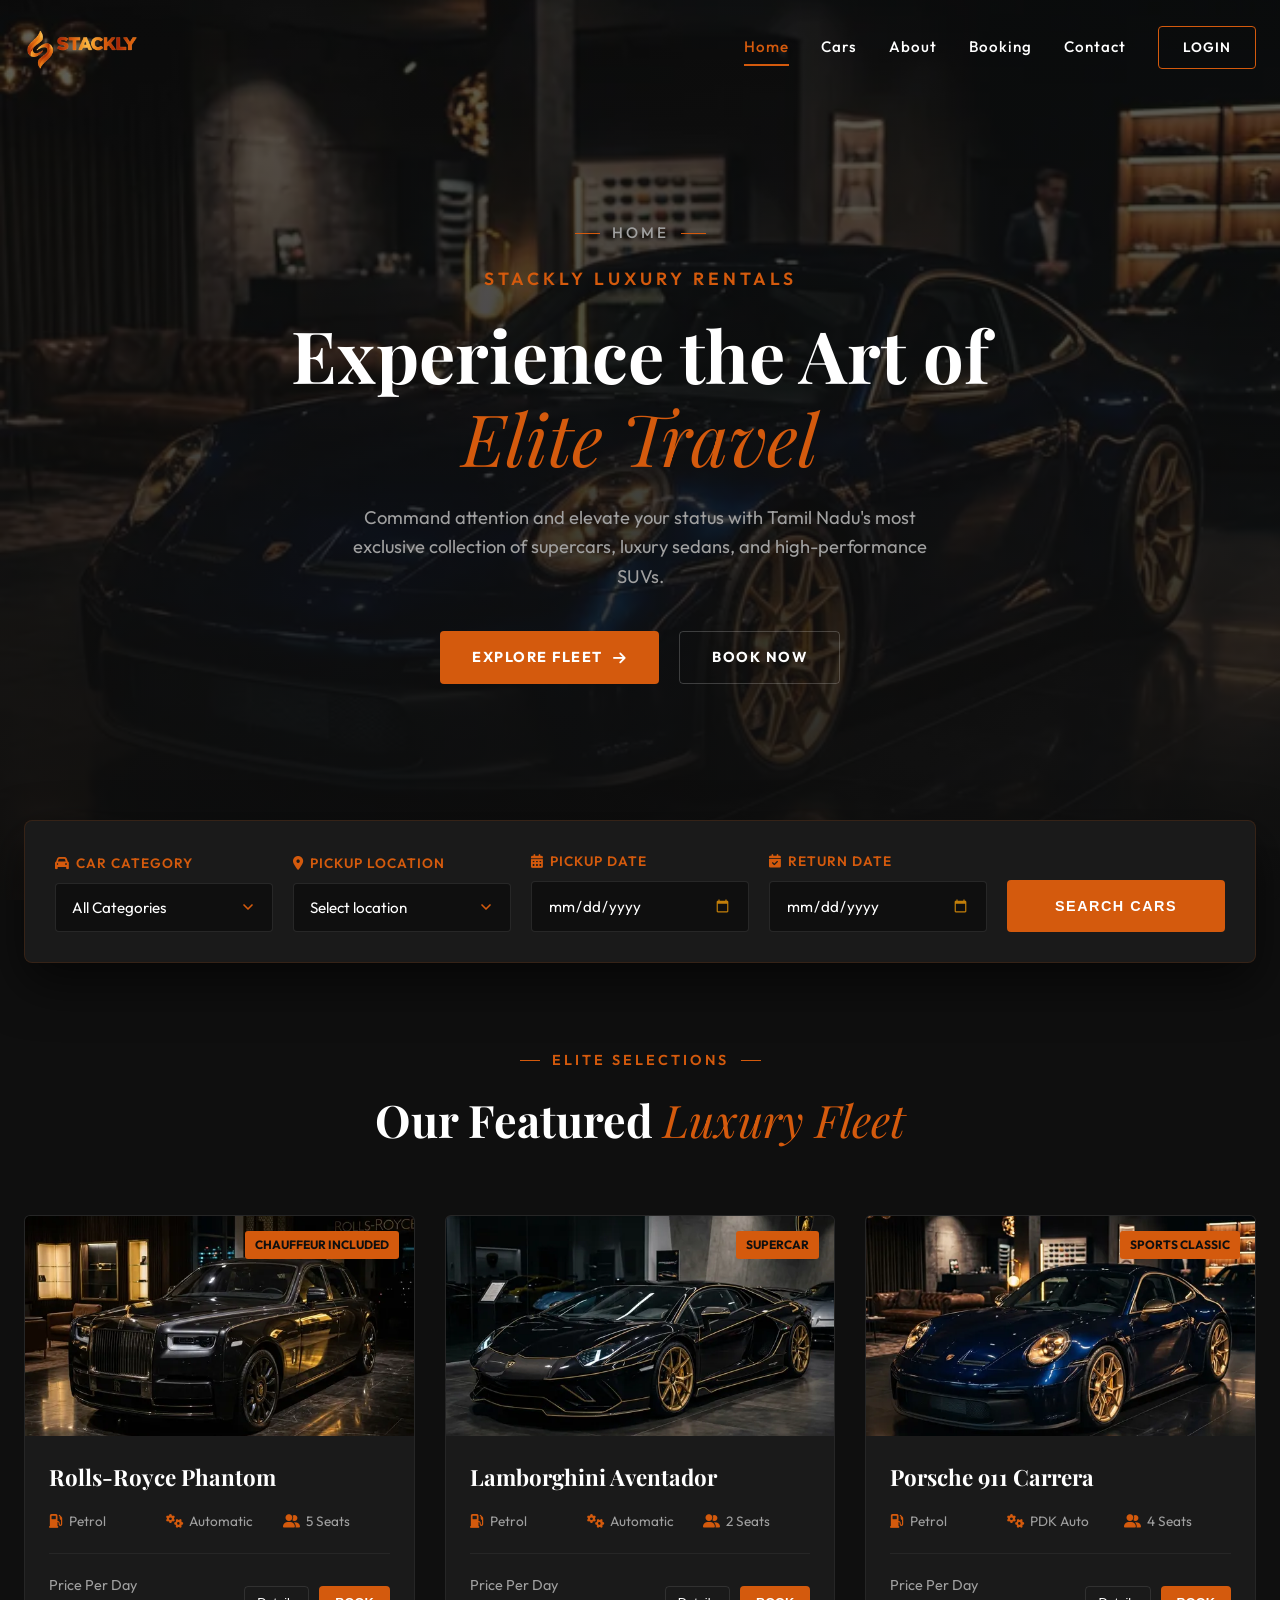
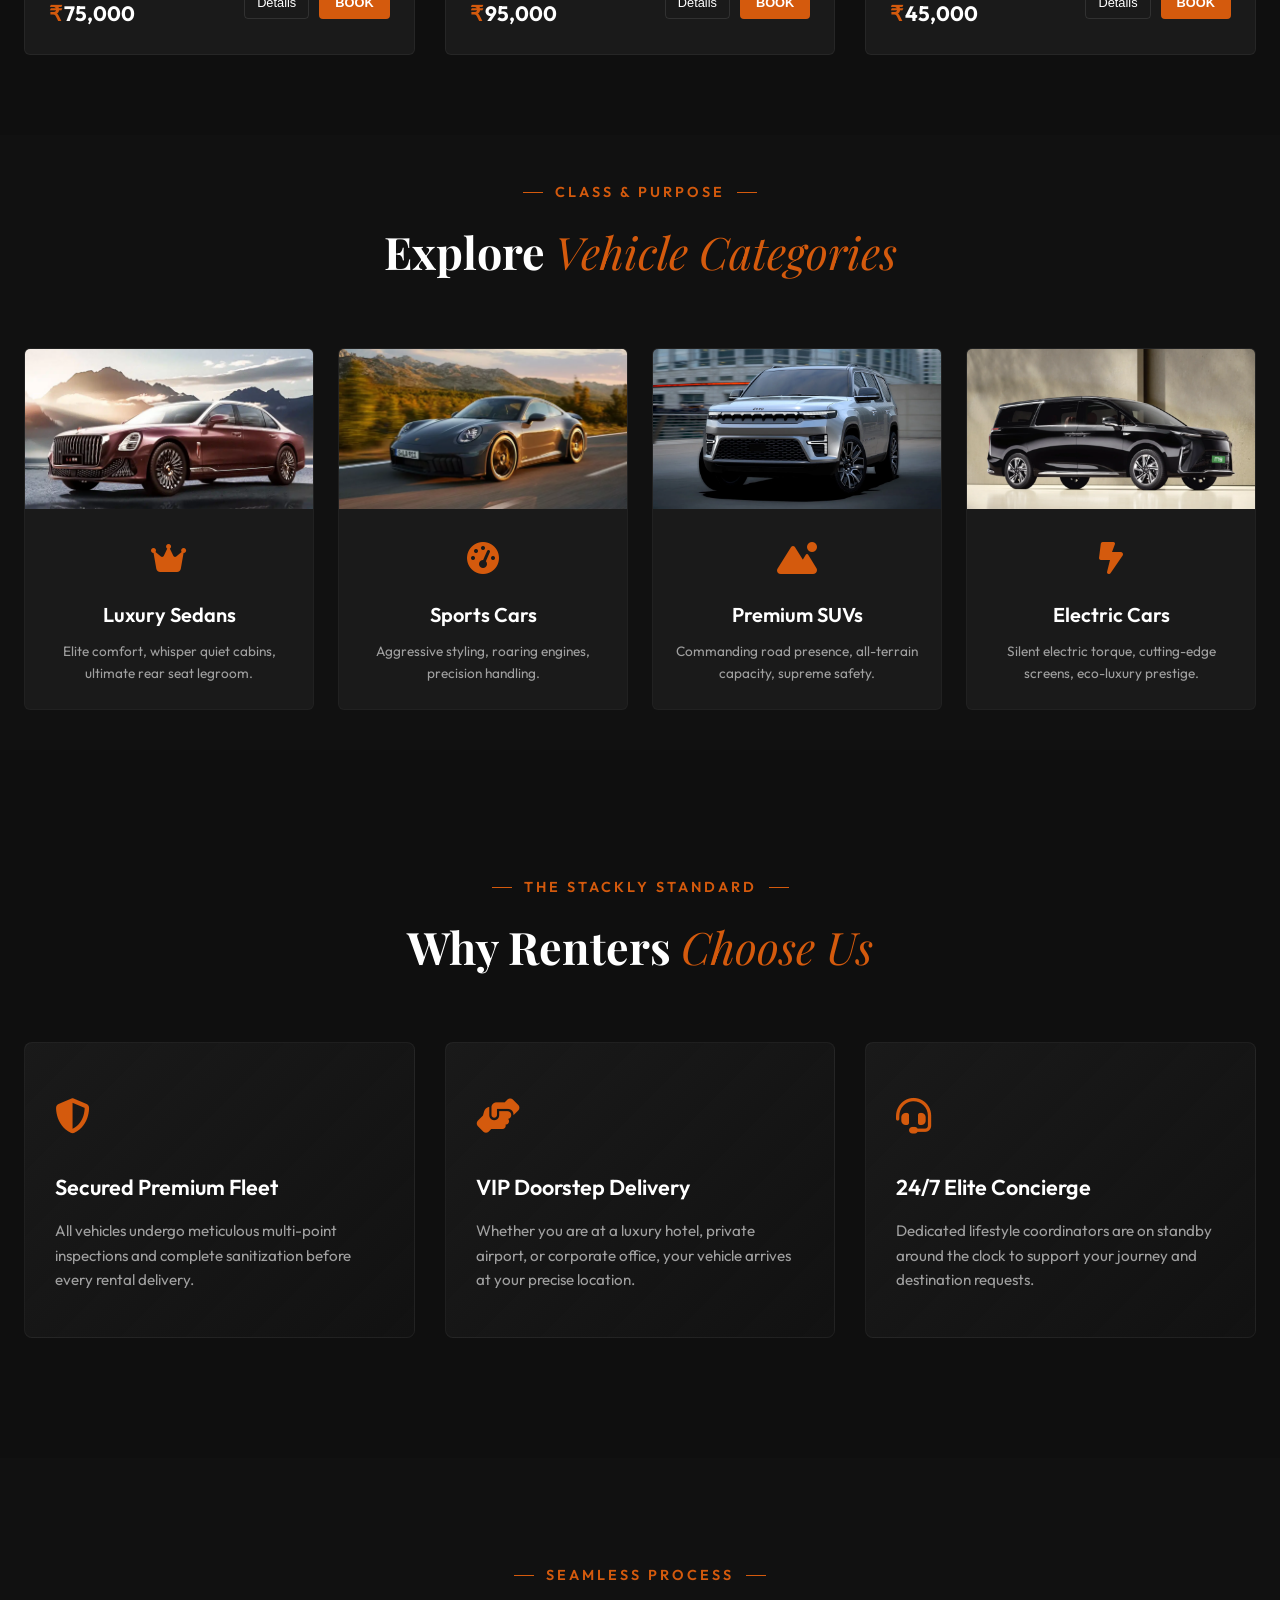
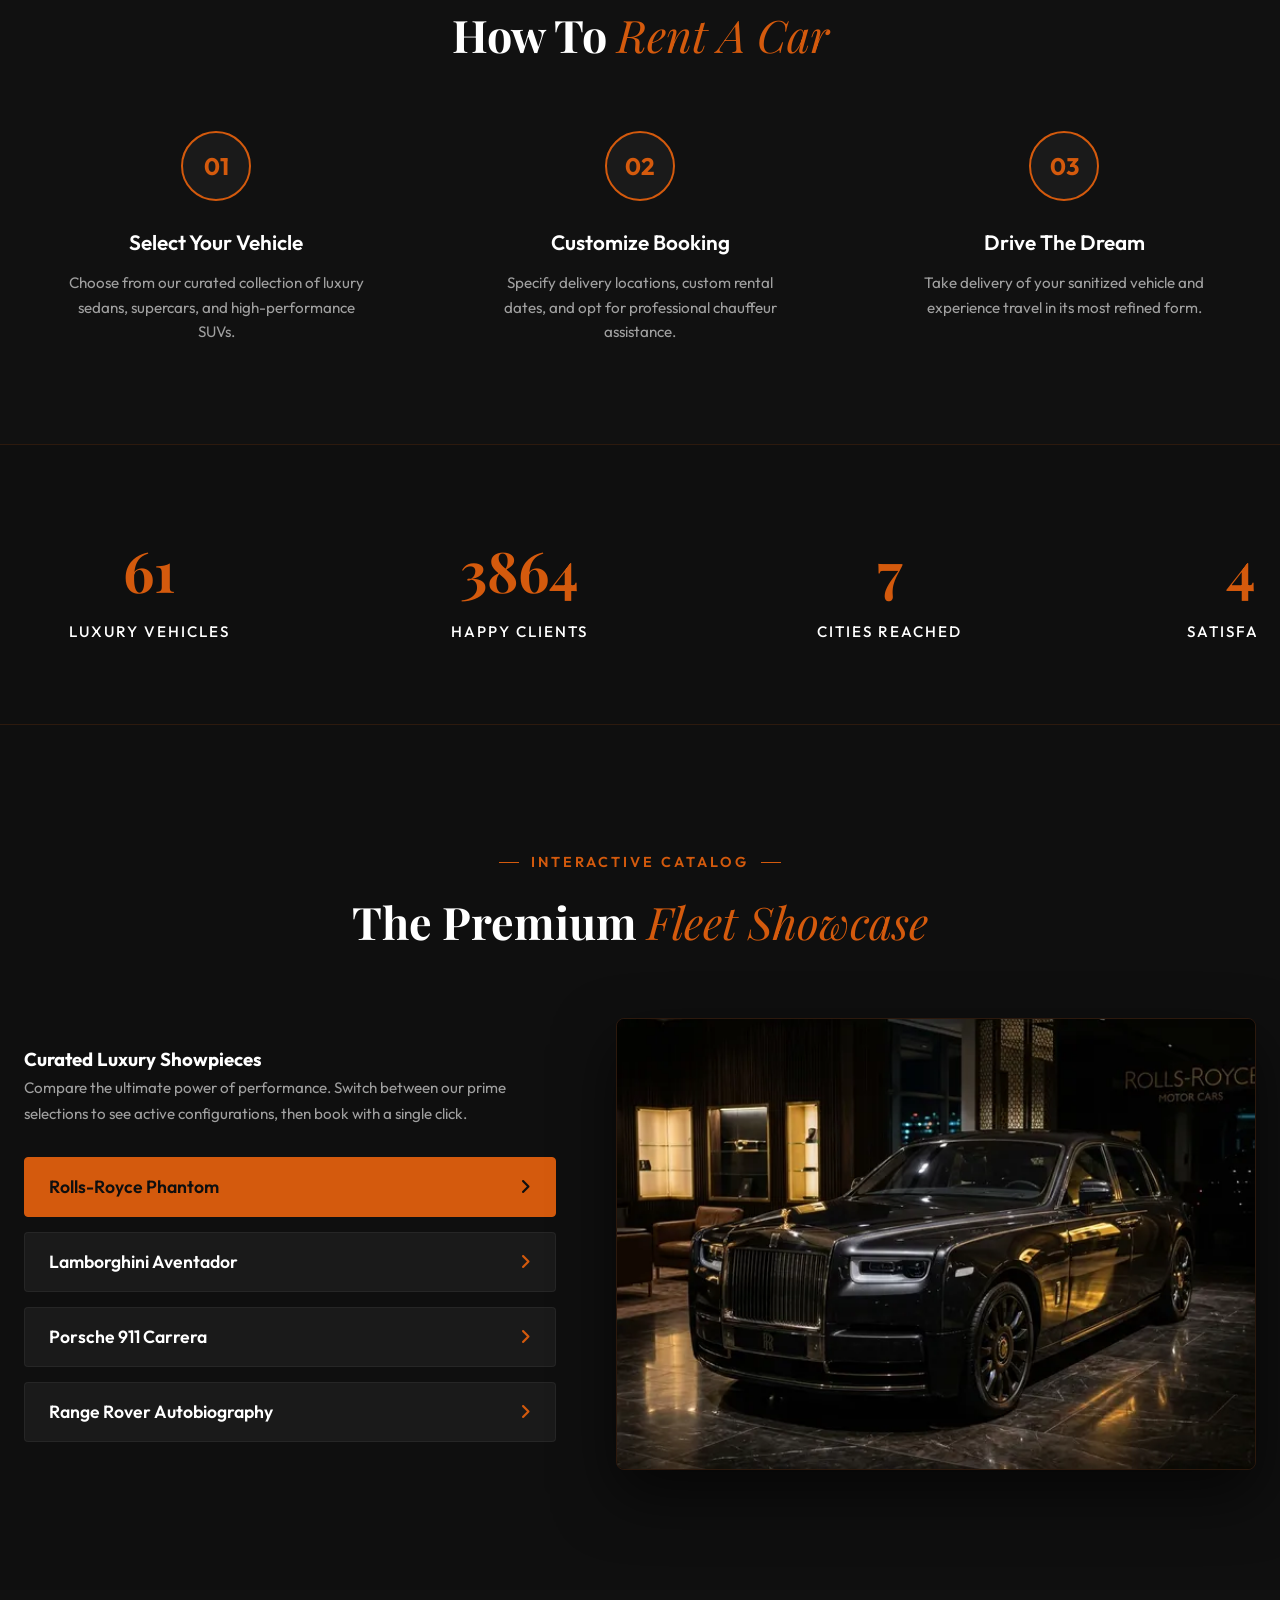
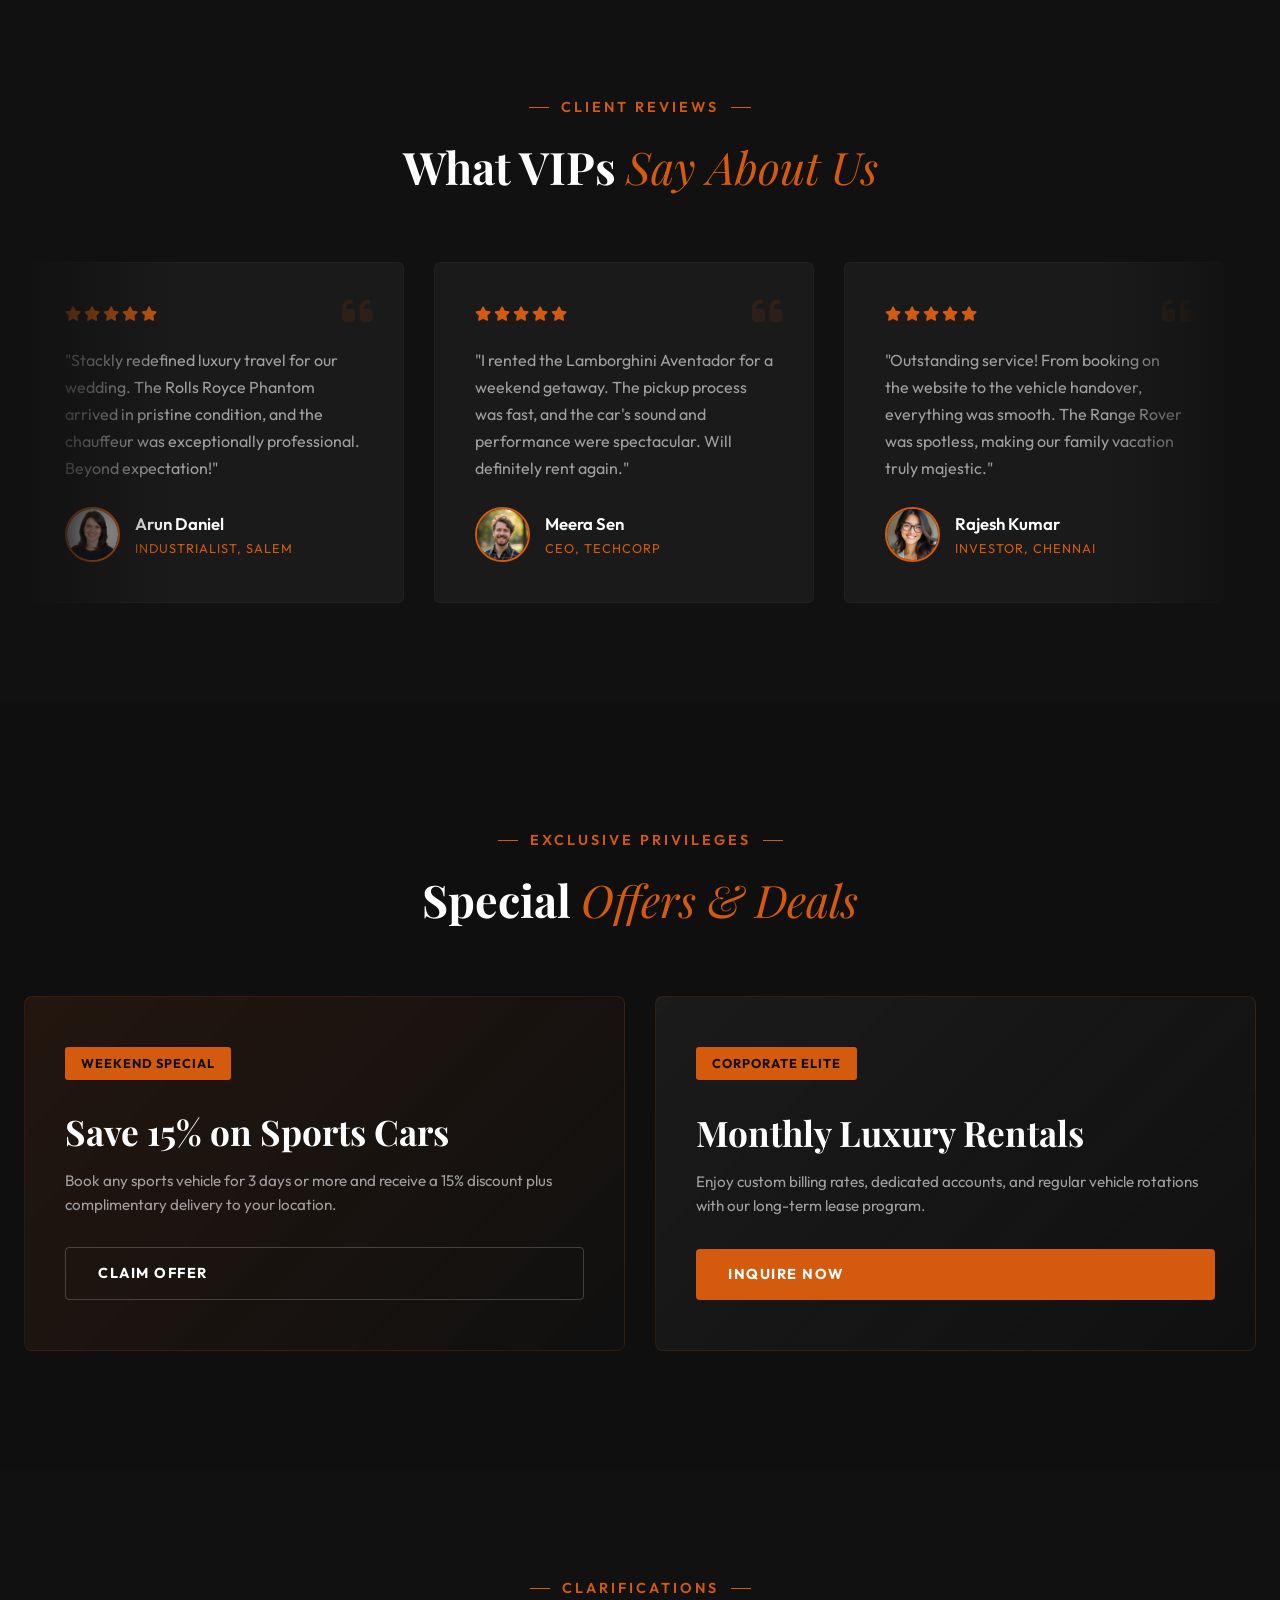
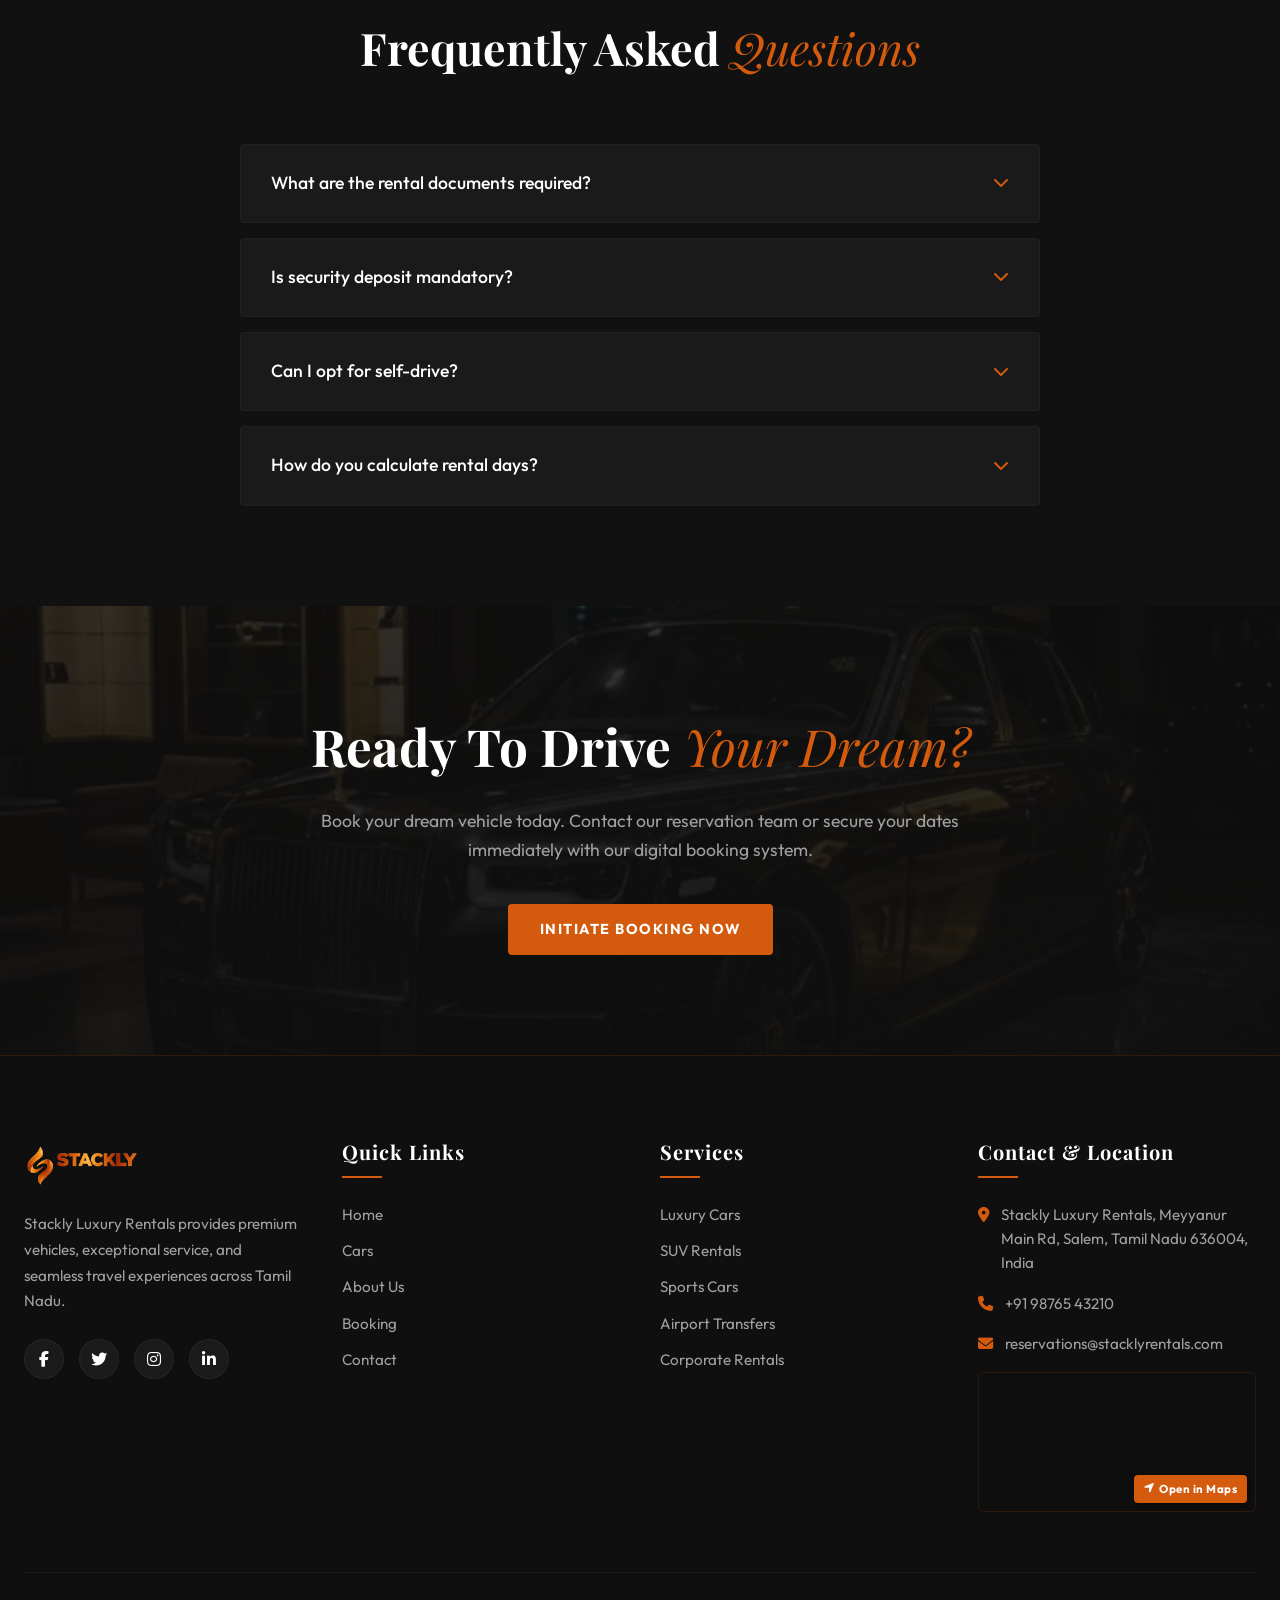
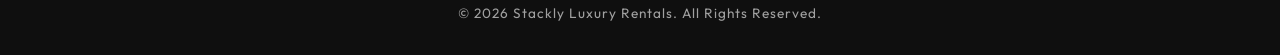
==== commit 2647cf14: "Enhance UI: Update z-index values for modals and sidebars across multiple pages to improve layering " ====
--- a/index.html
+++ b/index.html
@@ -313,7 +313,7 @@
             width: 100%;
             height: 100%;
             background-color: rgba(0,0,0,0.8);
-            z-index: 1050;
+            z-index: 100010;
             opacity: 0;
             visibility: hidden;
             transition: var(--transition);
@@ -332,7 +332,7 @@
             height: 100%;
             background-color: var(--bg-deep);
             border-left: 1px solid var(--glass-border);
-            z-index: 1060;
+            z-index: 100020;
             padding: 40px 30px;
             display: flex;
             flex-direction: column;
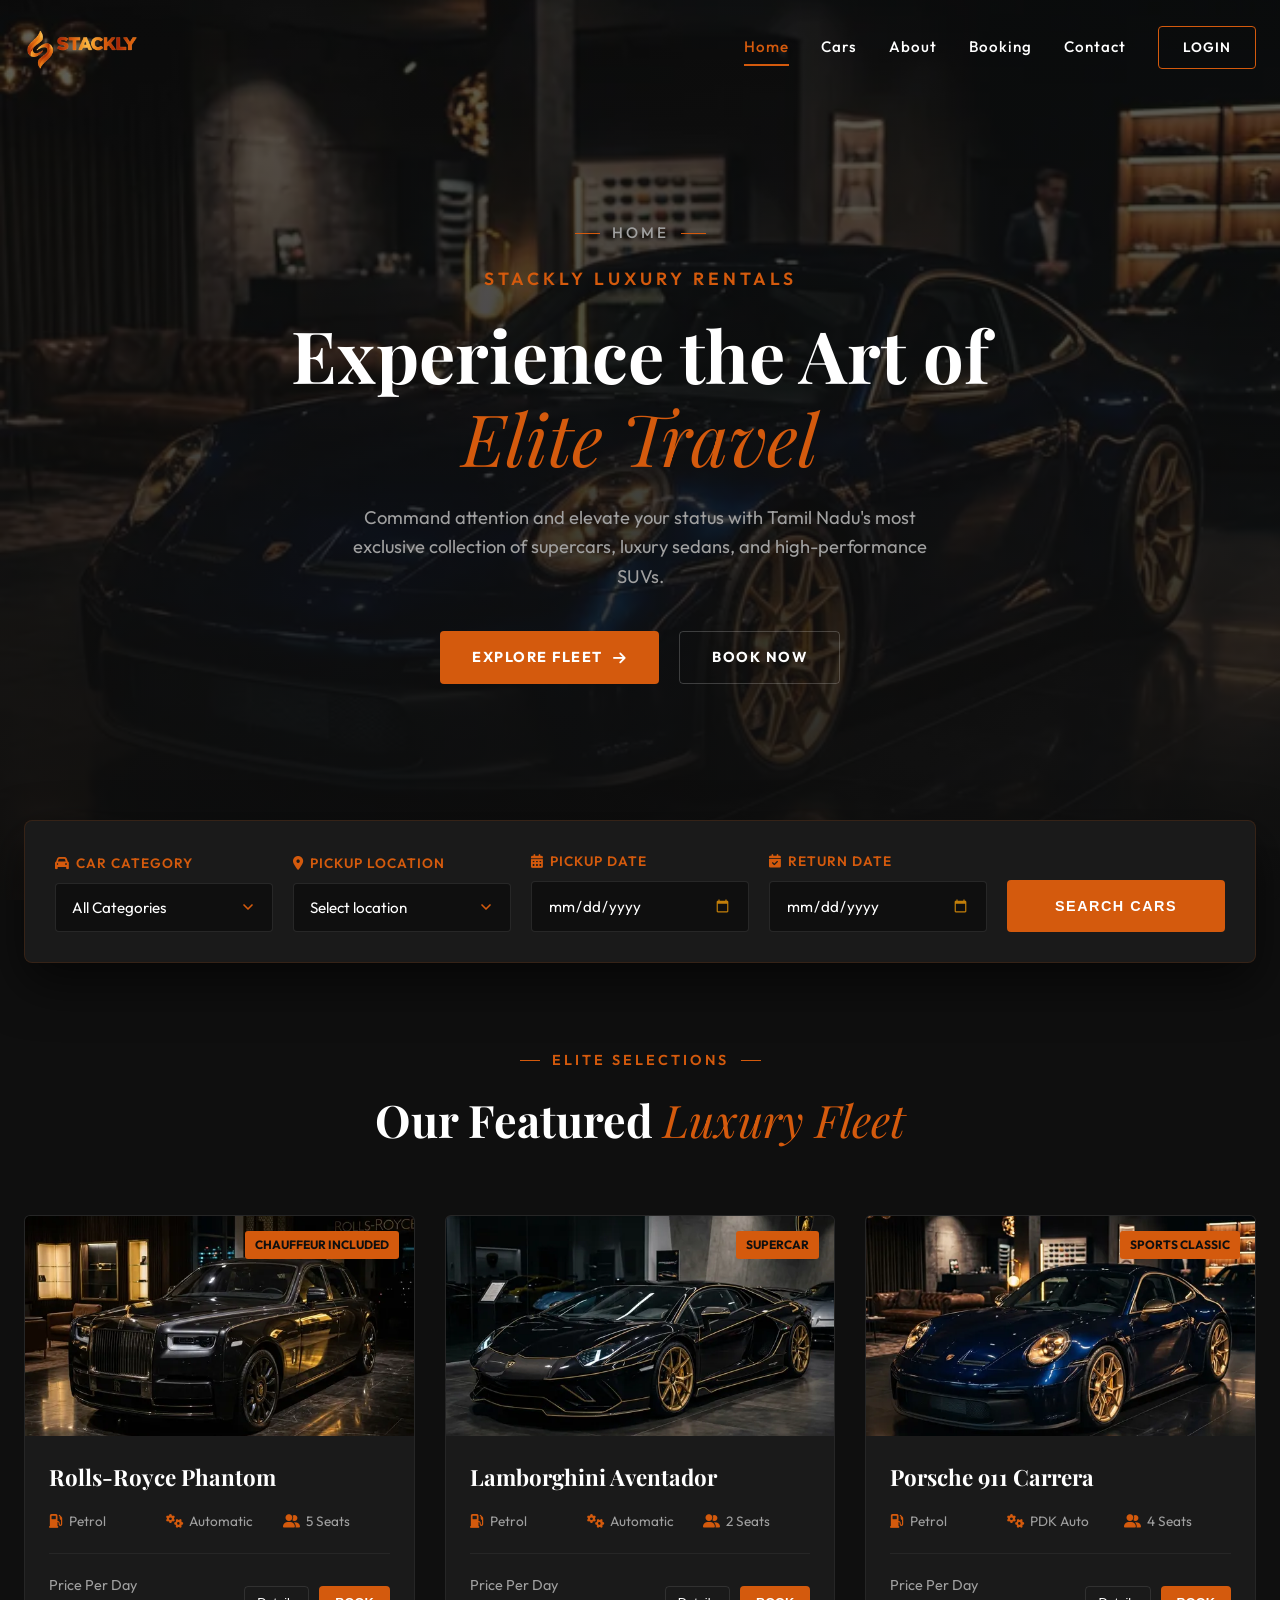
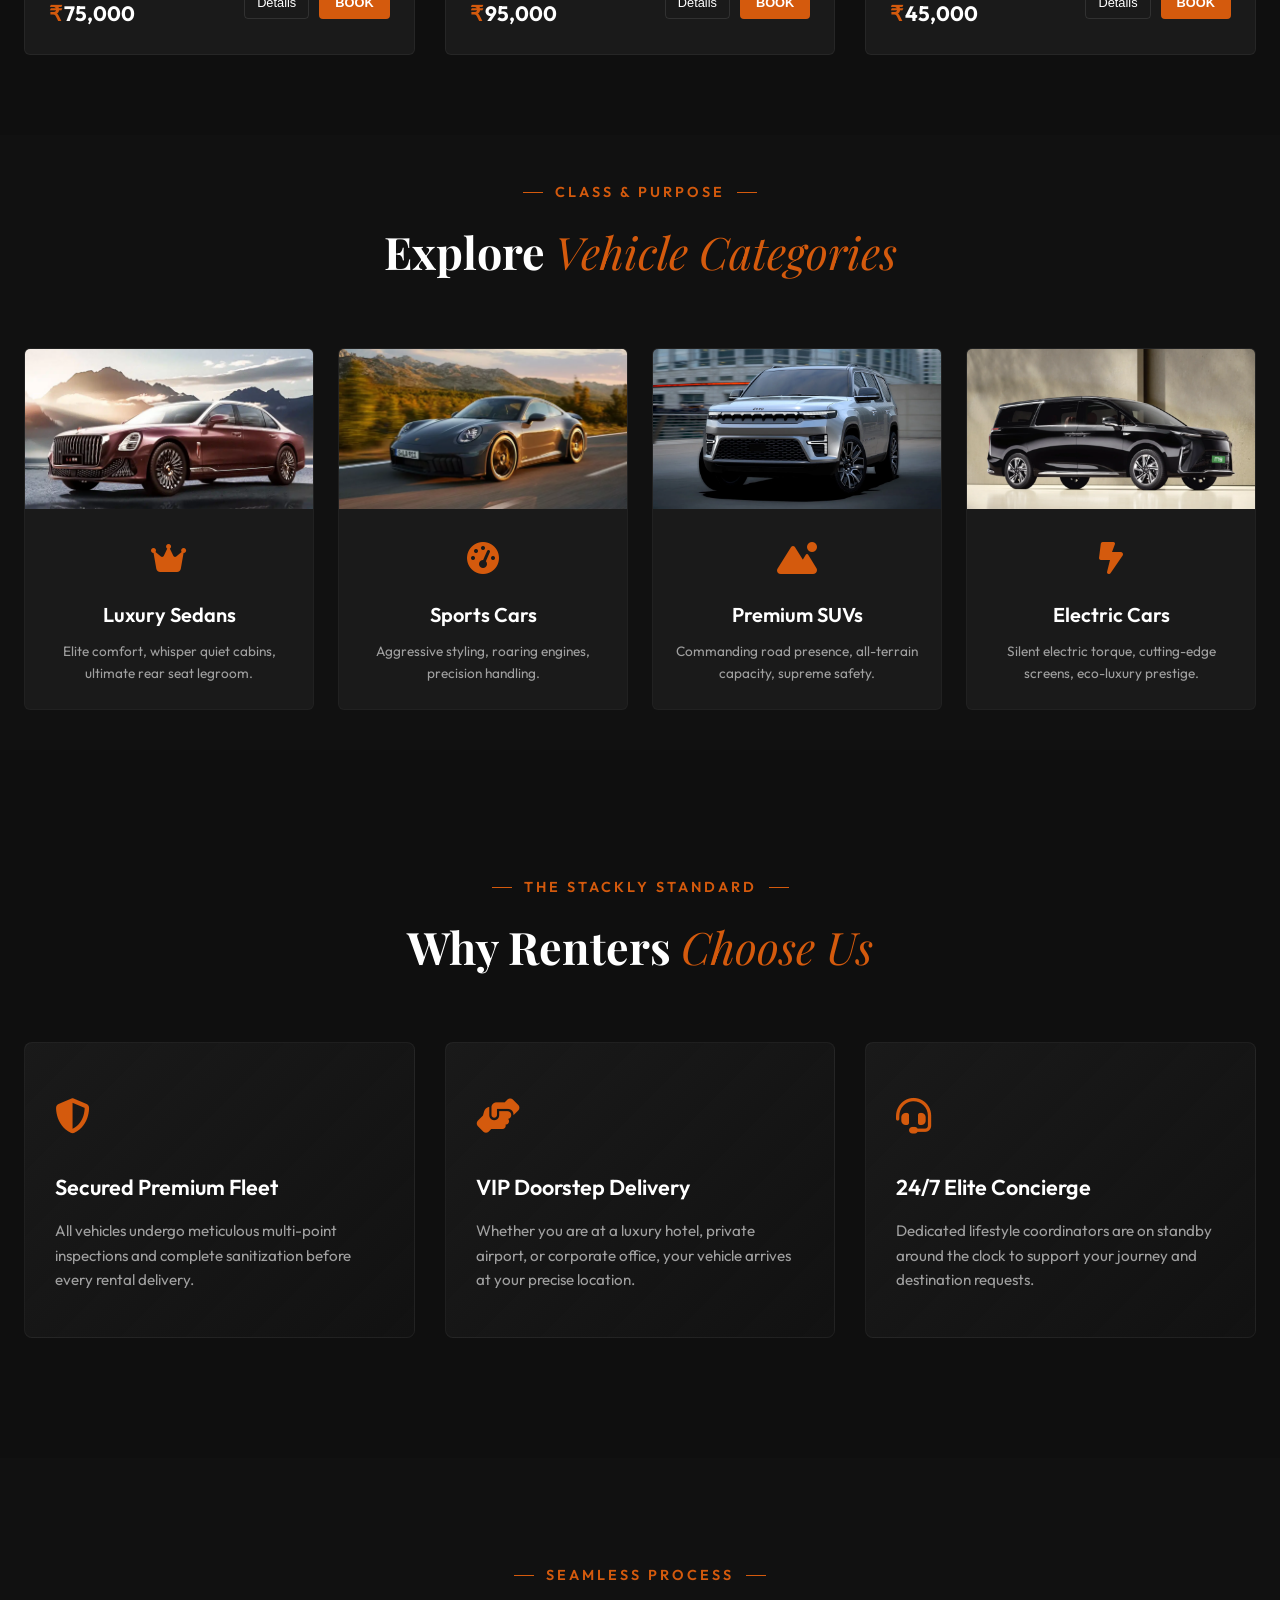
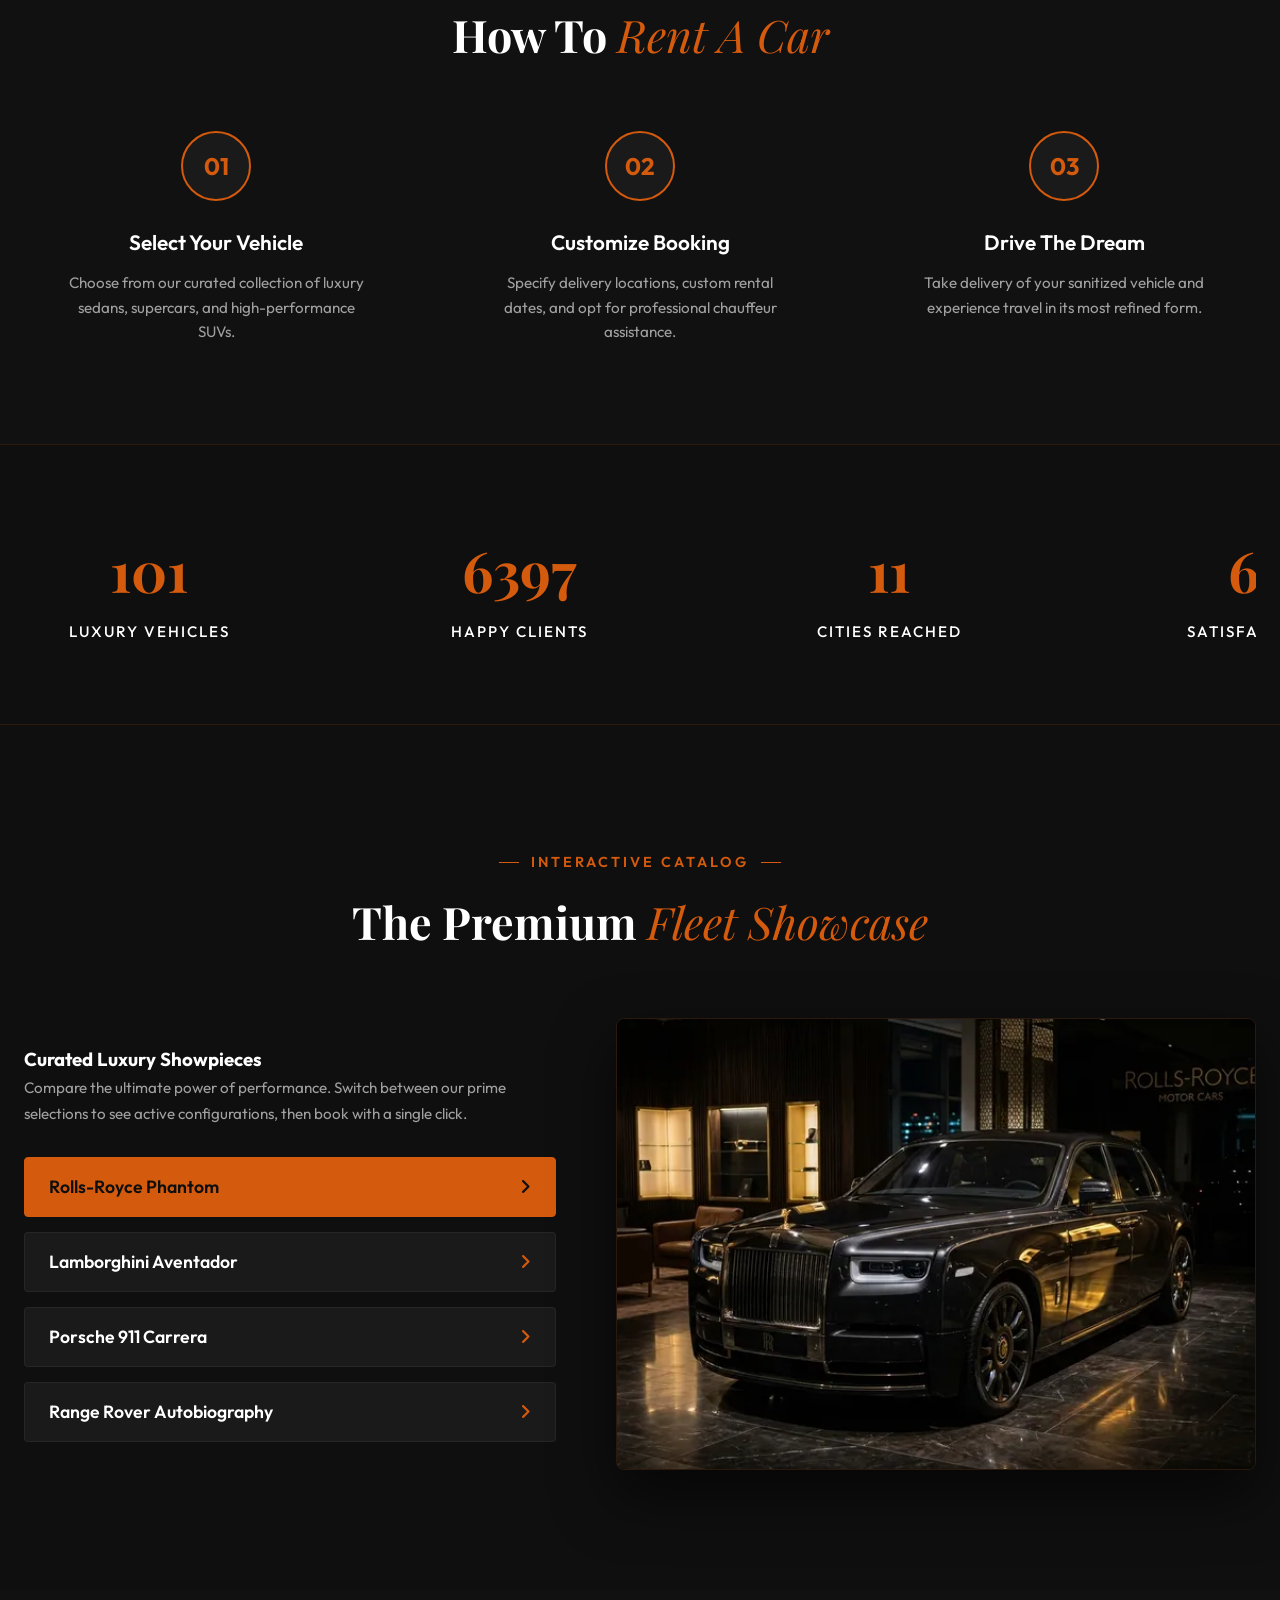
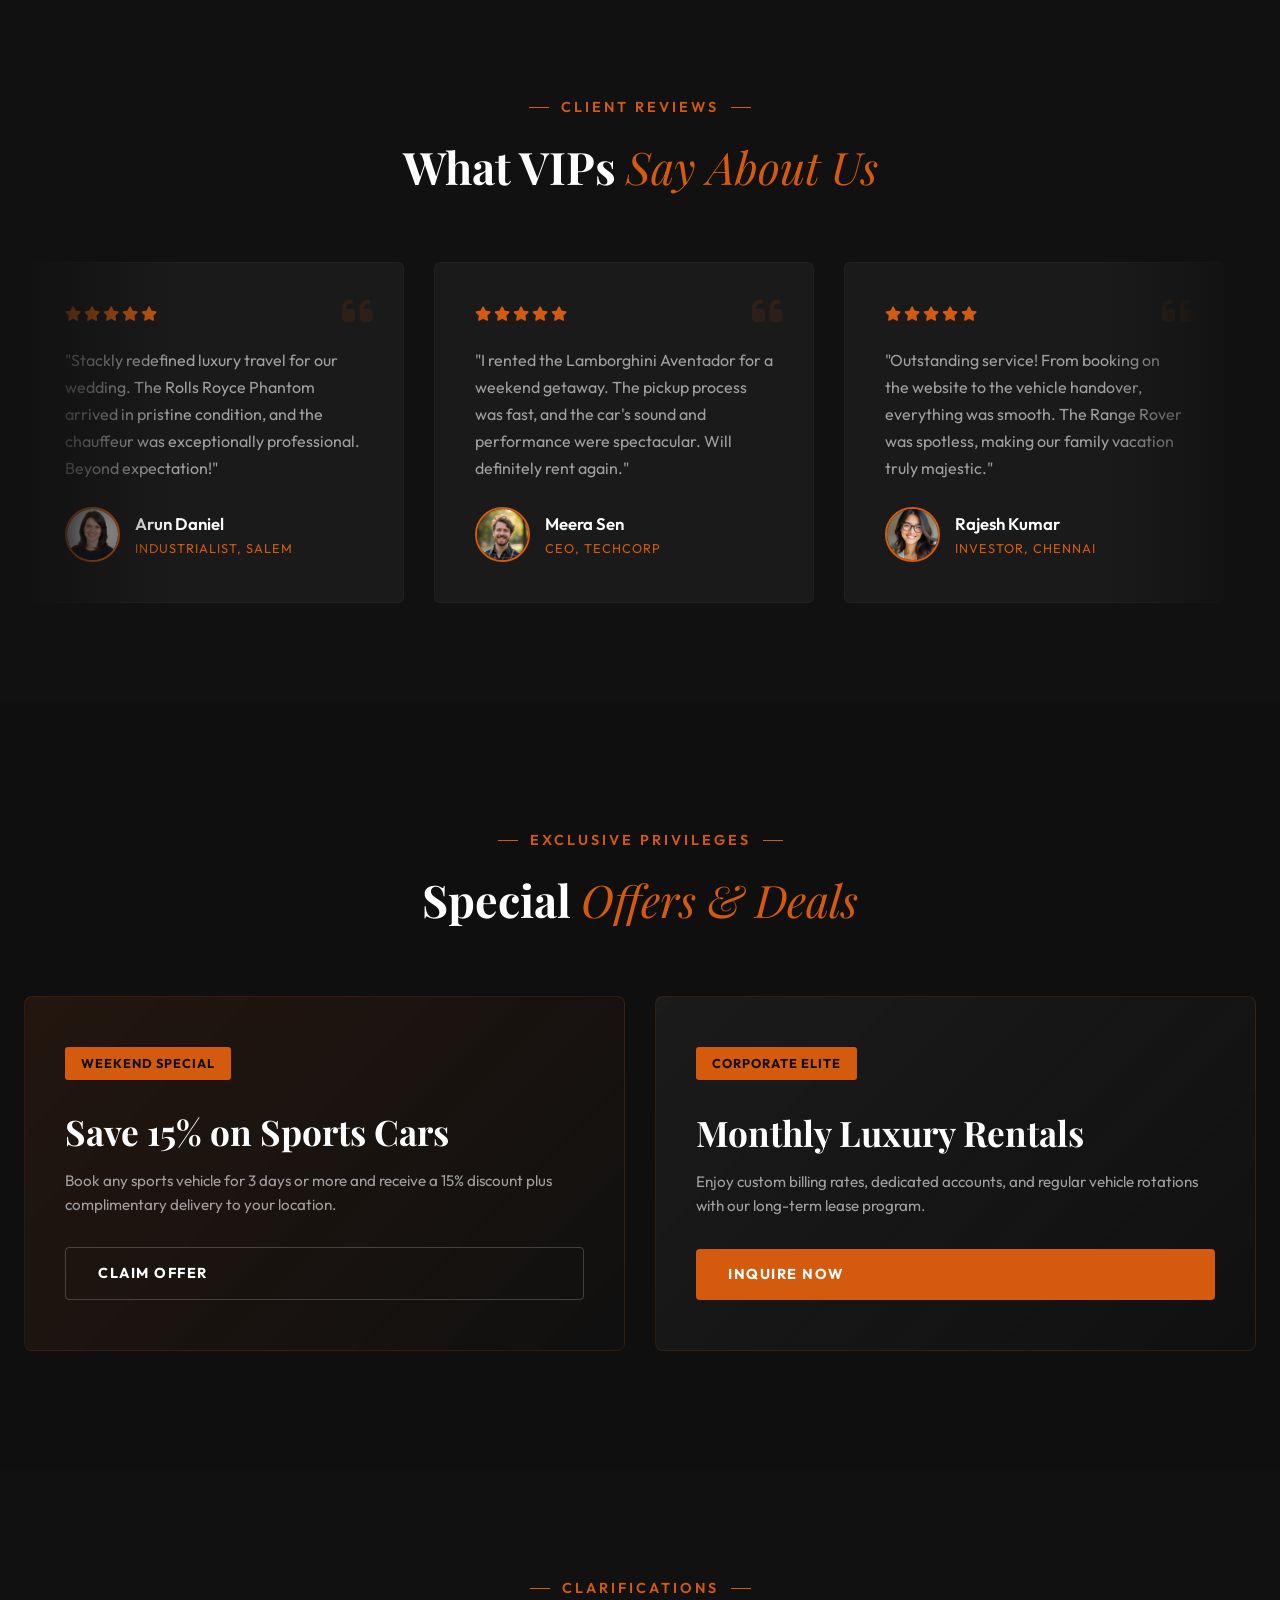
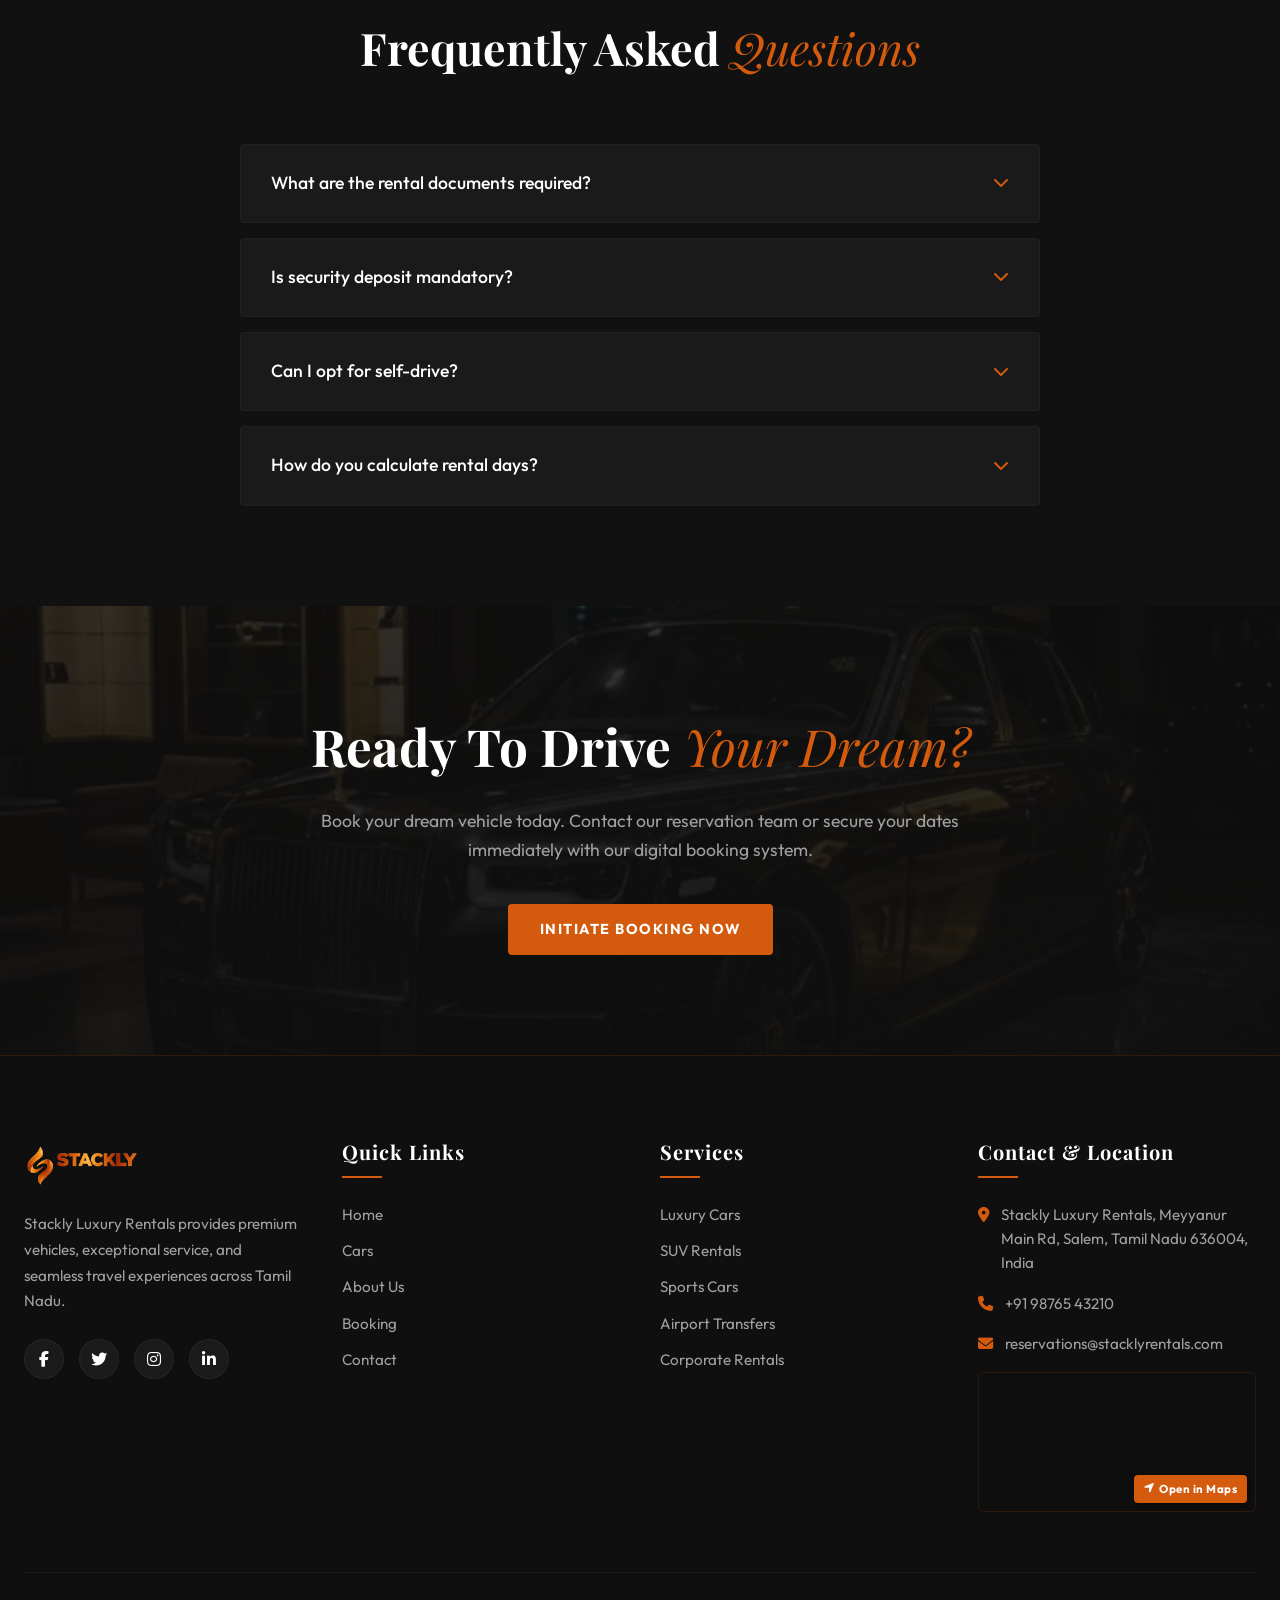
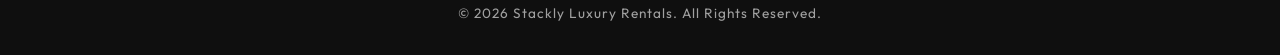
==== commit 82e1675e: "do" ====
--- a/index.html
+++ b/index.html
@@ -98,7 +98,7 @@
             display: flex;
             justify-content: center;
             align-items: center;
-            z-index: 99999;
+            z-index: 999999;
             transition: transform 0.8s cubic-bezier(0.85, 0, 0.15, 1), visibility 0.8s ease;
         }
         #preloader.fade-out {
